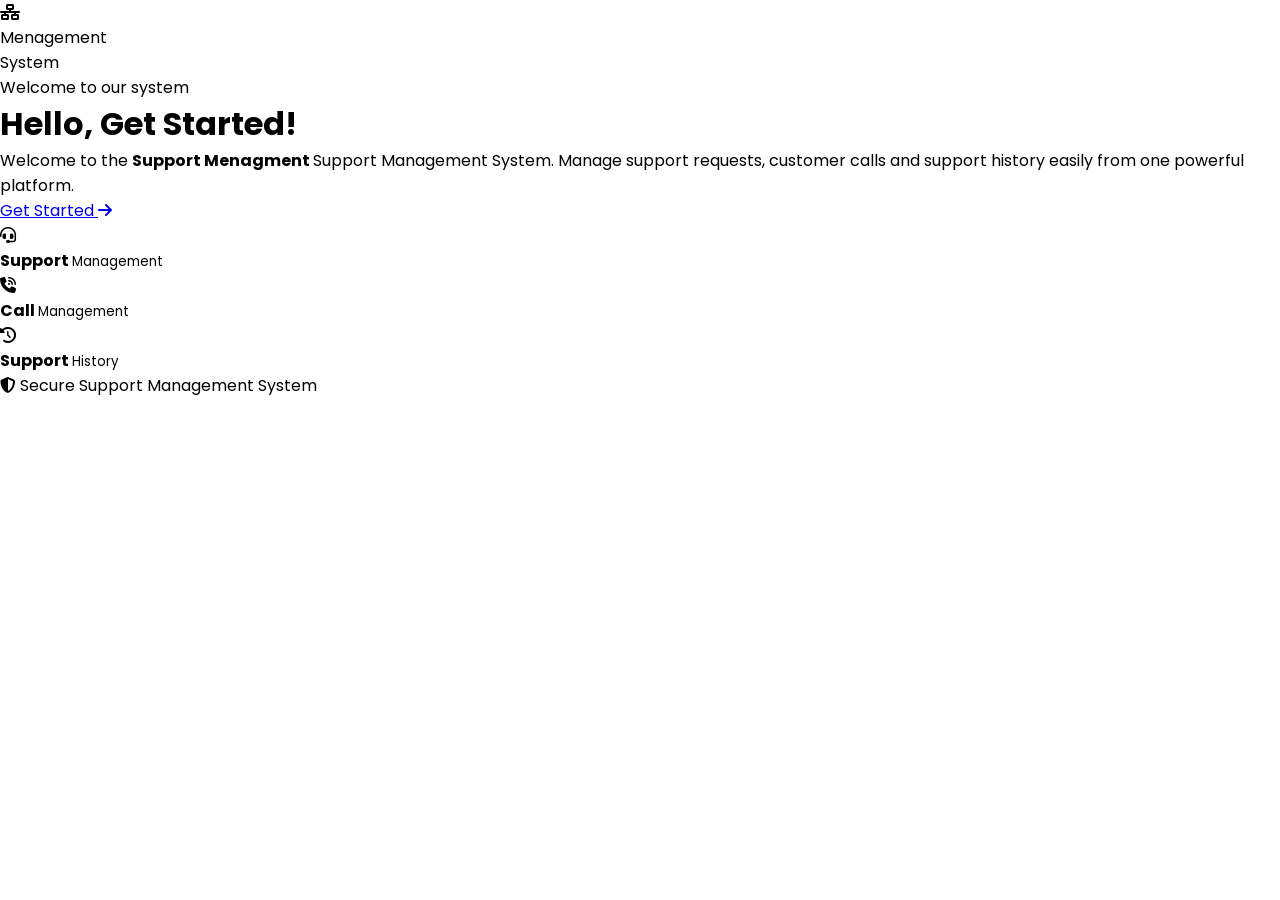
==== index.html @ 2f8a4a01 "Update index.html" ====
<!DOCTYPE html>
<html lang="en">

<head>

    <meta charset="UTF-8">

    <meta
        name="viewport"
        content="width=device-width, initial-scale=1.0"
    >

    <title>Welcome | Support menagment System </title>


    <!-- Google Font -->

    <link
        rel="preconnect"
        href="https://fonts.googleapis.com"
    >

    <link
        rel="preconnect"
        href="https://fonts.gstatic.com"
        crossorigin
    >

    <link
        href="https://fonts.googleapis.com/css2?family=Poppins:wght@300;400;500;600;700;800&display=swap"
        rel="stylesheet"
    >


    <!-- Font Awesome -->

    <link
        rel="stylesheet"
        href="https://cdnjs.cloudflare.com/ajax/libs/font-awesome/6.7.2/css/all.min.css"
    >


    <!-- Index Page CSS -->

    <link
        rel="stylesheet"
        href="css/login.css"
    >

</head>


<body>


    <!-- =========================================
         BACKGROUND EFFECT
    ========================================== -->

    <div class="bg-circle circle-one"></div>

    <div class="bg-circle circle-two"></div>

    <div class="bg-circle circle-three"></div>


    <!-- =========================================
         MAIN WELCOME CARD
    ========================================== -->

    <main class="welcome-page">


        <div class="welcome-card">


            <!-- =====================================
                 LOGO
            ====================================== -->

            <div class="welcome-logo">

                <i class="fa-solid fa-network-wired"></i>

            </div>


            <!-- =====================================
                 BRAND
            ====================================== -->

            <div class="brand-title">

                Menagement

            </div>


            <div class="brand-subtitle">

                System

            </div>


            <!-- =====================================
                 WELCOME BADGE
            ====================================== -->

            <div class="welcome-badge">

                <span class="badge-dot"></span>

                Welcome to our system

            </div>


            <!-- =====================================
                 MAIN TITLE
            ====================================== -->

            <h1>

                Hello,

                <span>

                    Get Started!

                </span>

            </h1>


            <!-- =====================================
                 DESCRIPTION
            ====================================== -->

            <p class="welcome-description">

                Welcome to the

                <strong>
                    Support Menagment
                </strong>

                Support Management System.

                Manage support requests, customer
                calls and support history easily
                from one powerful platform.

            </p>


            <!-- =====================================
                 GET STARTED BUTTON
            ====================================== -->

            <a
                href="login.html"
                class="start-button"
            >

                <span>

                    Get Started

                </span>


                <i class="fa-solid fa-arrow-right"></i>

            </a>


            <!-- =====================================
                 FEATURES
            ====================================== -->

            <div class="feature-grid">


                <div class="feature-card">

                    <div class="feature-icon">

                        <i class="fa-solid fa-headset"></i>

                    </div>

                    <div>

                        <strong>
                            Support
                        </strong>

                        <small>
                            Management
                        </small>

                    </div>

                </div>


                <div class="feature-card">

                    <div class="feature-icon">

                        <i class="fa-solid fa-phone-volume"></i>

                    </div>

                    <div>

                        <strong>
                            Call
                        </strong>

                        <small>
                            Management
                        </small>

                    </div>

                </div>


                <div class="feature-card">

                    <div class="feature-icon">

                        <i class="fa-solid fa-clock-rotate-left"></i>

                    </div>

                    <div>

                        <strong>
                            Support
                        </strong>

                        <small>
                            History
                        </small>

                    </div>

                </div>


            </div>


            <!-- =====================================
                 FOOTER
            ====================================== -->

            <div class="welcome-footer">

                <span>
                    <i class="fa-solid fa-shield-halved"></i>
                </span>

                Secure Support Management System

            </div>


        </div>


    </main>


</body>

</html>
---- css/login.css ----
* {
    margin: 0;
    padding: 0;
    box-sizing: border-box;
}


html {
    scroll-behavior: smooth;
}


body {
    min-height: 100vh;
    font-family: 'Poppins', sans-serif;
    overflow-x: hidden;
}



.login-page {
    position: relative;
    min-height: 100vh;

    display: flex;
    align-items: center;
    justify-content: center;

    padding: 30px;

    background:
        linear-gradient(
            135deg,
            #061a16 0%,
            #083d31 45%,
            #006a4e 100%
        );

    overflow: hidden;
}



.background-decoration {
    position: absolute;

    border-radius: 50%;

    pointer-events: none;

    filter: blur(2px);
}


.decoration-one {
    width: 500px;
    height: 500px;

    top: -220px;
    right: -150px;

    background:
        radial-gradient(
            circle,
            rgba(0, 190, 140, .28),
            transparent 70%
        );
}


.decoration-two {
    width: 450px;
    height: 450px;

    bottom: -220px;
    left: -160px;

    background:
        radial-gradient(
            circle,
            rgba(229, 57, 53, .18),
            transparent 70%
        );
}


.login-container {
    position: relative;

    z-index: 5;

    width: 100%;
    max-width: 1050px;

    min-height: 620px;

    display: grid;

    grid-template-columns:
        1fr
        1fr;

    background:
        rgba(255, 255, 255, .98);

    border-radius: 28px;

    overflow: hidden;

    box-shadow:
        0 30px 80px
        rgba(0, 0, 0, .35);

    animation:
        loginContainerIn
        .6s
        ease
        forwards;
}


@keyframes loginContainerIn {

    from {

        opacity: 0;

        transform:
            translateY(30px)
            scale(.97);

    }

    to {

        opacity: 1;

        transform:
            translateY(0)
            scale(1);

    }

}


.login-brand {
    position: relative;

    display: flex;

    flex-direction: column;

    justify-content: center;

    align-items: flex-start;

    padding: 65px;

    color: white;

    background:
        linear-gradient(
            145deg,
            #003d2d,
            #006a4e 55%,
            #008f6b
        );

    overflow: hidden;
}


.login-brand::before {
    content: "";

    position: absolute;

    width: 280px;
    height: 280px;

    right: -120px;
    top: -100px;

    border:
        1px solid
        rgba(255, 255, 255, .15);

    border-radius: 50%;
}


.login-brand::after {
    content: "";

    position: absolute;

    width: 350px;
    height: 350px;

    left: -220px;
    bottom: -200px;

    border:
        1px solid
        rgba(255, 255, 255, .12);

    border-radius: 50%;
}


.brand-icon {
    position: relative;

    z-index: 2;

    width: 78px;
    height: 78px;

    display: flex;

    align-items: center;
    justify-content: center;

    margin-bottom: 28px;

    border-radius: 22px;

    color: #006a4e;

    background:
        linear-gradient(
            135deg,
            #ffffff,
            #e7f8f2
        );

    font-size: 34px;

    box-shadow:
        0 15px 30px
        rgba(0, 0, 0, .20);
}



.login-brand h1 {
    position: relative;

    z-index: 2;

    font-size: 38px;

    line-height: 1.1;

    font-weight: 800;

    letter-spacing: 2px;
}


.login-brand h2 {
    position: relative;

    z-index: 2;

    margin-top: 5px;

    font-size: 23px;

    font-weight: 500;

    letter-spacing: 5px;

    color:
        rgba(255, 255, 255, .82);
}


.login-brand p {
    position: relative;

    z-index: 2;

    max-width: 400px;

    margin-top: 22px;

    color:
        rgba(255, 255, 255, .72);

    font-size: 13px;

    line-height: 1.8;
}



.brand-line {
    position: relative;

    z-index: 2;

    width: 70px;
    height: 4px;

    margin-top: 25px;

    border-radius: 20px;

    background:
        linear-gradient(
            90deg,
            #ffffff,
            rgba(255, 255, 255, .2)
        );
}


.brand-info {
    position: relative;

    z-index: 2;

    display: flex;

    flex-direction: column;

    gap: 13px;

    margin-top: 30px;
}


.brand-info-item {
    display: flex;

    align-items: center;

    gap: 12px;

    color:
        rgba(255, 255, 255, .78);

    font-size: 12px;

    font-weight: 500;
}


.brand-info-item i {
    width: 30px;
    height: 30px;

    display: flex;

    align-items: center;
    justify-content: center;

    border-radius: 9px;

    color: white;

    background:
        rgba(255, 255, 255, .12);
}



.login-form-area {
    display: flex;

    flex-direction: column;

    justify-content: center;

    padding: 55px 65px;

    background: white;
}


.login-header {
    margin-bottom: 35px;
}


.login-header h2 {
    color: #12352d;

    font-size: 29px;

    font-weight: 700;
}


.login-header p {
    margin-top: 7px;

    color: #8a9692;

    font-size: 13px;
}


.mobile-brand-icon {
    display: none;
}



.form-group {
    margin-bottom: 22px;
}


.form-group label {
    display: flex;

    align-items: center;

    gap: 7px;

    margin-bottom: 9px;

    color: #35443f;

    font-size: 12px;

    font-weight: 600;
}


.form-group label i {
    color: #008f6b;

    font-size: 12px;
}



.input-wrapper {
    position: relative;

    width: 100%;
}


.input-icon {
    position: absolute;

    left: 16px;
    top: 50%;

    transform:
        translateY(-50%);

    color: #8da19a;

    font-size: 14px;

    pointer-events: none;

    transition: .25s;
}


.input-wrapper input {
    width: 100%;

    height: 52px;

    padding:
        0 48px;

    border:
        2px solid
        #e7efec;

    border-radius: 13px;

    outline: none;

    background:
        #f9fcfb;

    color: #263b35;

    font-family: 'Poppins', sans-serif;

    font-size: 13px;

    transition:
        border-color .25s,
        box-shadow .25s,
        background .25s;
}


.input-wrapper input::placeholder {
    color: #a8b5b0;
}


.input-wrapper input:focus {
    border-color: #00a878;

    background: white;

    box-shadow:
        0 0 0 4px
        rgba(0, 168, 120, .10);
}


.input-wrapper:focus-within
.input-icon {
    color: #008f6b;
}


.password-toggle {
    position: absolute;

    right: 8px;
    top: 50%;

    transform:
        translateY(-50%);

    width: 38px;
    height: 38px;

    display: flex;

    align-items: center;
    justify-content: center;

    border: none;

    border-radius: 9px;

    background: transparent;

    color: #8a9b95;

    cursor: pointer;

    transition: .25s;
}


.password-toggle:hover {
    background: #e7f8f2;

    color: #006a4e;
}



.login-options {
    display: flex;

    align-items: center;

    justify-content: space-between;

    margin:
        5px 0 22px;
}


.remember-me {
    display: flex;

    align-items: center;

    gap: 9px;

    color: #697872;

    font-size: 12px;

    cursor: pointer;

    user-select: none;
}


.remember-me input {
    position: absolute;

    opacity: 0;

    pointer-events: none;
}


.custom-checkbox {
    width: 18px;
    height: 18px;

    display: flex;

    align-items: center;
    justify-content: center;

    border:
        2px solid
        #d7e4df;

    border-radius: 5px;

    color: white;

    font-size: 9px;

    transition: .2s;
}


.remember-me input:checked
+ .custom-checkbox {
    border-color: #006a4e;

    background: #006a4e;
}


.remember-me
.custom-checkbox i {
    opacity: 0;
}


.remember-me input:checked
+ .custom-checkbox i {
    opacity: 1;
}




.message-box {
    display: none;

    align-items: center;

    gap: 10px;

    padding: 12px 14px;

    margin-bottom: 18px;

    border-radius: 11px;

    font-size: 12px;

    font-weight: 500;

    line-height: 1.5;
}


.message-box.show {
    display: flex;

    animation:
        messageIn
        .25s
        ease;
}


@keyframes messageIn {

    from {

        opacity: 0;

        transform:
            translateY(-5px);

    }

    to {

        opacity: 1;

        transform:
            translateY(0);

    }

}


.message-box.error {
    color: #b42318;

    background: #fff1f0;

    border:
        1px solid
        #ffd6d2;
}


.message-box.success {
    color: #087443;

    background: #ecfdf3;

    border:
        1px solid
        #c6f6d5;
}


.message-box i {
    flex-shrink: 0;
}




.login-button {
    position: relative;

    width: 100%;

    height: 53px;

    border: none;

    border-radius: 13px;

    color: white;

    background:
        linear-gradient(
            135deg,
            #006a4e,
            #00a878
        );

    font-family: 'Poppins', sans-serif;

    font-size: 13px;

    font-weight: 700;

    cursor: pointer;

    overflow: hidden;

    box-shadow:
        0 10px 25px
        rgba(0, 106, 78, .22);

    transition:
        transform .25s,
        box-shadow .25s,
        opacity .25s;
}


.login-button::before {
    content: "";

    position: absolute;

    top: 0;
    left: -100%;

    width: 100%;
    height: 100%;

    background:
        linear-gradient(
            90deg,
            transparent,
            rgba(255, 255, 255, .18),
            transparent
        );

    transition:
        left .6s;
}


.login-button:hover::before {
    left: 100%;
}


.login-button:hover {
    transform:
        translateY(-2px);

    box-shadow:
        0 15px 30px
        rgba(0, 106, 78, .30);
}


.login-button:active {
    transform:
        translateY(0);
}


.login-button:disabled {
    opacity: .65;

    cursor: not-allowed;

    transform: none;
}




.login-loading {
    display: none;
}


.login-button.loading
#loginButtonText {
    display: none;
}


.login-button.loading
#loginLoading {
    display: inline-flex;

    align-items: center;

    justify-content: center;

    gap: 9px;
}



.login-footer {
    display: flex;

    flex-direction: column;

    align-items: center;

    gap: 7px;

    margin-top: 28px;

    padding-top: 20px;

    border-top:
        1px solid
        #edf2f0;

    text-align: center;
}


.login-footer p {
    display: flex;

    align-items: center;

    gap: 7px;

    color: #71807b;

    font-size: 10px;

    font-weight: 500;
}


.login-footer p i {
    color: #008f6b;
}


.login-footer span {
    color: #a3aeaa;

    font-size: 9px;
}


.custom-popup {
    position: fixed;

    inset: 0;

    z-index: 99999;

    display: none;

    align-items: center;

    justify-content: center;

    padding: 20px;
}


.custom-popup.show {
    display: flex;
}


.popup-overlay {
    position: absolute;

    inset: 0;

    background:
        rgba(0, 30, 23, .70);

    backdrop-filter:
        blur(7px);
}


.popup-box {
    position: relative;

    z-index: 2;

    width: 100%;

    max-width: 390px;

    padding: 30px;

    border-radius: 22px;

    background: white;

    text-align: center;

    box-shadow:
        0 25px 70px
        rgba(0, 0, 0, .30);

    animation:
        popupIn
        .25s
        ease;
}


@keyframes popupIn {

    from {

        opacity: 0;

        transform:
            scale(.9)
            translateY(20px);

    }

    to {

        opacity: 1;

        transform:
            scale(1)
            translateY(0);

    }

}


.popup-icon {
    width: 65px;
    height: 65px;

    display: flex;

    align-items: center;
    justify-content: center;

    margin:
        0 auto 18px;

    border-radius: 50%;

    color: #006a4e;

    background: #e7f8f2;

    font-size: 27px;
}


.popup-box h3 {
    margin-bottom: 8px;

    color: #18352d;

    font-size: 19px;
}


.popup-box p {
    color: #71807b;

    font-size: 12px;

    line-height: 1.7;
}


.popup-button {
    min-width: 100px;

    height: 42px;

    margin-top: 22px;

    padding:
        0 22px;

    border: none;

    border-radius: 10px;

    color: white;

    background:
        linear-gradient(
            135deg,
            #006a4e,
            #00a878
        );

    font-family: 'Poppins', sans-serif;

    font-size: 12px;

    font-weight: 700;

    cursor: pointer;

    transition: .25s;
}


.popup-button:hover {
    transform:
        translateY(-2px);

    box-shadow:
        0 8px 20px
        rgba(0, 106, 78, .25);
}



@media (max-width: 900px) {

    .login-page {
        padding: 20px;
    }


    .login-container {
        max-width: 750px;

        grid-template-columns:
            0.85fr
            1fr;
    }


    .login-brand {
        padding: 45px;
    }


    .login-brand h1 {
        font-size: 31px;
    }


    .login-brand h2 {
        font-size: 19px;
    }


    .login-form-area {
        padding:
            45px;
    }

}


@media (max-width: 680px) {

    .login-page {
        min-height: 100vh;

        padding: 15px;
    }


    .login-container {
        display: block;

        min-height: auto;

        border-radius: 22px;
    }


    .login-brand {
        display: none;
    }


    .login-form-area {
        padding:
            38px 25px 25px;
    }


    .mobile-brand-icon {
        width: 62px;
        height: 62px;

        display: flex;

        align-items: center;
        justify-content: center;

        margin-bottom: 20px;

        border-radius: 18px;

        color: white;

        background:
            linear-gradient(
                135deg,
                #006a4e,
                #00a878
            );

        font-size: 27px;

        box-shadow:
            0 10px 25px
            rgba(0, 106, 78, .22);
    }


    .login-header {
        margin-bottom: 28px;
    }


    .login-header h2 {
        font-size: 24px;
    }


    .login-header p {
        font-size: 12px;
    }


    .form-group {
        margin-bottom: 18px;
    }


    .login-footer {
        margin-top: 25px;
    }

}



@media (max-width: 380px) {

    .login-page {
        padding: 10px;
    }


    .login-form-area {
        padding:
            30px 20px 22px;
    }


    .login-header h2 {
        font-size: 22px;
    }


    .input-wrapper input {
        height: 49px;
    }


    .login-button {
        height: 50px;
    }

}


@media (prefers-reduced-motion: reduce) {

    *,
    *::before,
    *::after {

        animation-duration:
            0.01ms !important;

        animation-iteration-count:
            1 !important;

        transition-duration:
            0.01ms !important;

    }

}
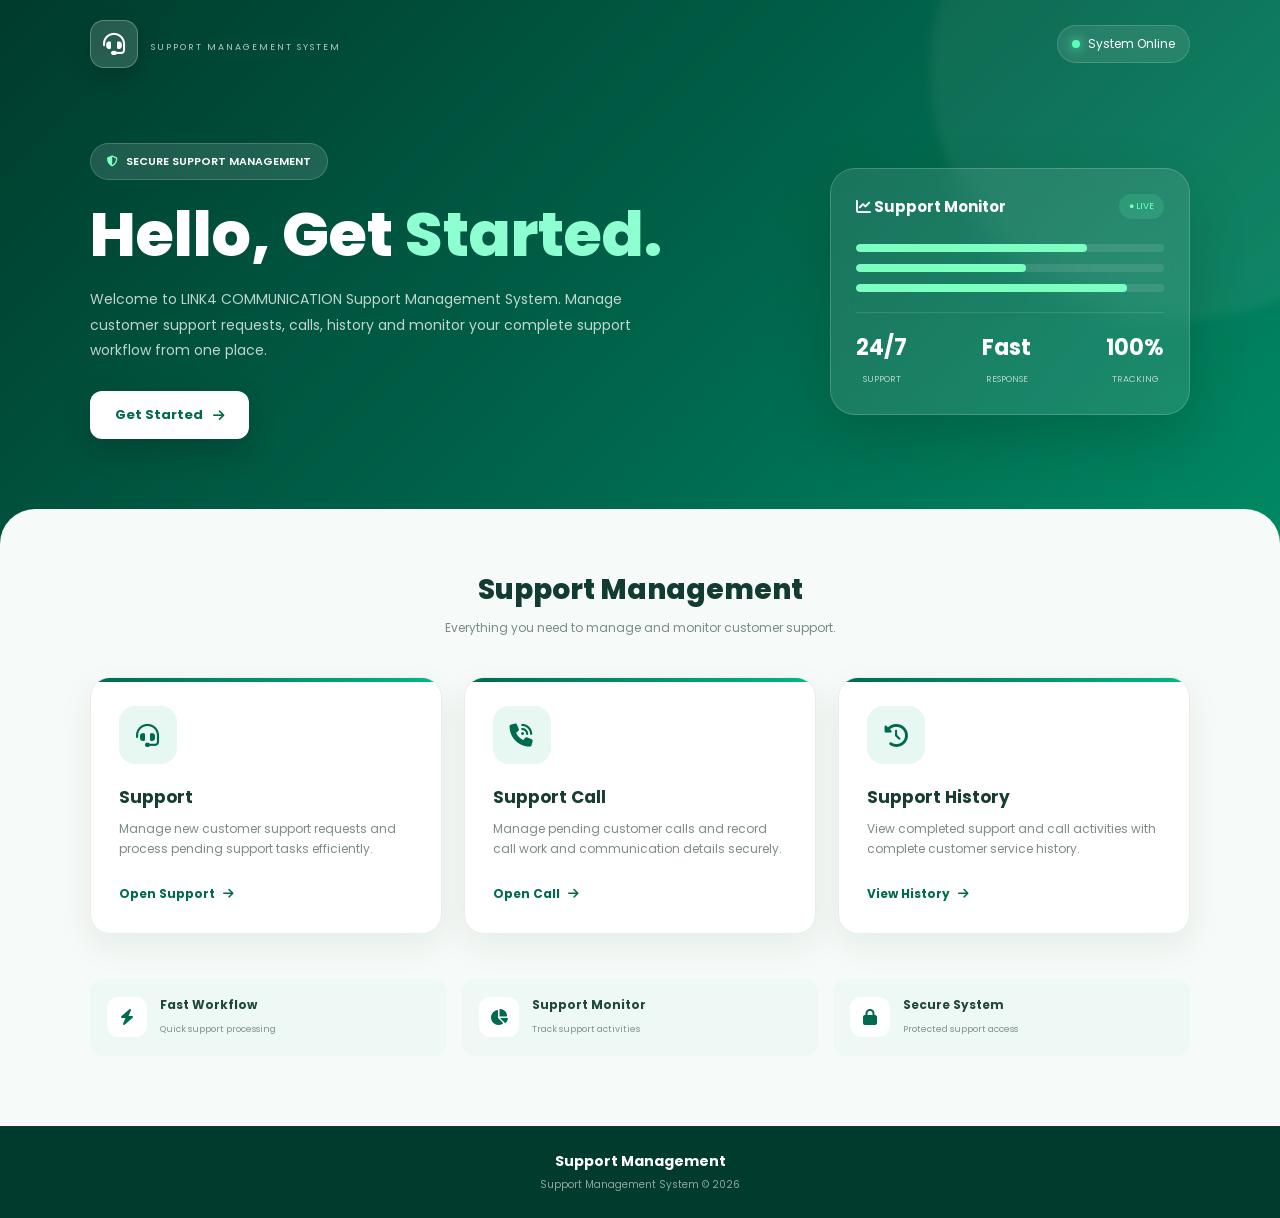
==== commit 01454ab1: "Update index.html" ====
--- a/index.html
+++ b/index.html
@@ -3,49 +3,979 @@
 
 <head>
 
-    <meta charset="UTF-8">
-
-    <meta
-        name="viewport"
-        content="width=device-width, initial-scale=1.0"
-    >
-
-    <title>Welcome | Support menagment System </title>
-
-
-    <!-- Google Font -->
-
-    <link
-        rel="preconnect"
-        href="https://fonts.googleapis.com"
-    >
-
-    <link
-        rel="preconnect"
-        href="https://fonts.gstatic.com"
-        crossorigin
-    >
-
-    <link
-        href="https://fonts.googleapis.com/css2?family=Poppins:wght@300;400;500;600;700;800&display=swap"
-        rel="stylesheet"
-    >
-
-
-    <!-- Font Awesome -->
-
-    <link
-        rel="stylesheet"
-        href="https://cdnjs.cloudflare.com/ajax/libs/font-awesome/6.7.2/css/all.min.css"
-    >
-
-
-    <!-- Index Page CSS -->
-
-    <link
-        rel="stylesheet"
-        href="css/login.css"
-    >
+<meta charset="UTF-8">
+
+<meta name="viewport" content="width=device-width, initial-scale=1.0">
+
+<title>Support Management</title>
+
+<link rel="preconnect" href="https://fonts.googleapis.com">
+
+<link rel="preconnect" href="https://fonts.gstatic.com" crossorigin>
+
+<link
+href="https://fonts.googleapis.com/css2?family=Poppins:wght@300;400;500;600;700;800&display=swap"
+rel="stylesheet"
+>
+
+<link
+rel="stylesheet"
+href="https://cdnjs.cloudflare.com/ajax/libs/font-awesome/6.7.2/css/all.min.css"
+>
+
+<style>
+
+/* =====================================================
+   RESET
+===================================================== */
+
+*{
+    margin:0;
+    padding:0;
+    box-sizing:border-box;
+    font-family:'Poppins',sans-serif;
+}
+
+
+/* =====================================================
+   BODY
+===================================================== */
+
+body{
+
+    min-height:100vh;
+
+    background:
+    linear-gradient(
+        135deg,
+        #003b2d 0%,
+        #006a4e 45%,
+        #00a878 100%
+    );
+
+    color:#222;
+
+    overflow-x:hidden;
+
+}
+
+
+/* =====================================================
+   BACKGROUND EFFECT
+===================================================== */
+
+body::before{
+
+    content:"";
+
+    position:fixed;
+
+    width:500px;
+
+    height:500px;
+
+    border-radius:50%;
+
+    background:
+    rgba(255,255,255,.06);
+
+    top:-180px;
+
+    right:-150px;
+
+    filter:blur(5px);
+
+    pointer-events:none;
+
+}
+
+
+body::after{
+
+    content:"";
+
+    position:fixed;
+
+    width:400px;
+
+    height:400px;
+
+    border-radius:50%;
+
+    background:
+    rgba(255,255,255,.04);
+
+    bottom:-180px;
+
+    left:-120px;
+
+    pointer-events:none;
+
+}
+
+
+/* =====================================================
+   HEADER
+===================================================== */
+
+.header{
+
+    width:100%;
+
+    padding:20px 7%;
+
+    display:flex;
+
+    justify-content:space-between;
+
+    align-items:center;
+
+    position:relative;
+
+    z-index:5;
+
+}
+
+
+.logo{
+
+    display:flex;
+
+    align-items:center;
+
+    gap:13px;
+
+    color:white;
+
+}
+
+
+.logo-icon{
+
+    width:48px;
+
+    height:48px;
+
+    border-radius:14px;
+
+    background:
+    rgba(255,255,255,.15);
+
+    border:
+    1px solid
+    rgba(255,255,255,.25);
+
+    display:flex;
+
+    align-items:center;
+
+    justify-content:center;
+
+    font-size:22px;
+
+    box-shadow:
+    0 10px 25px
+    rgba(0,0,0,.15);
+
+}
+
+
+.logo-text h2{
+
+    font-size:17px;
+
+    font-weight:800;
+
+    letter-spacing:.5px;
+
+}
+
+
+.logo-text span{
+
+    font-size:9px;
+
+    letter-spacing:2px;
+
+    opacity:.7;
+
+}
+
+
+.header-status{
+
+    display:flex;
+
+    align-items:center;
+
+    gap:8px;
+
+    color:white;
+
+    font-size:12px;
+
+    background:
+    rgba(255,255,255,.10);
+
+    padding:9px 14px;
+
+    border-radius:30px;
+
+    border:
+    1px solid
+    rgba(255,255,255,.15);
+
+}
+
+
+.status-dot{
+
+    width:8px;
+
+    height:8px;
+
+    border-radius:50%;
+
+    background:#5cffb2;
+
+    box-shadow:
+    0 0 12px
+    #5cffb2;
+
+}
+
+
+/* =====================================================
+   HERO
+===================================================== */
+
+.hero{
+
+    min-height:420px;
+
+    padding:55px 7% 70px;
+
+    display:flex;
+
+    align-items:center;
+
+    justify-content:space-between;
+
+    gap:50px;
+
+    position:relative;
+
+    z-index:2;
+
+}
+
+
+.hero-content{
+
+    max-width:650px;
+
+}
+
+
+.badge{
+
+    display:inline-flex;
+
+    align-items:center;
+
+    gap:8px;
+
+    background:
+    rgba(255,255,255,.12);
+
+    border:
+    1px solid
+    rgba(255,255,255,.18);
+
+    color:white;
+
+    padding:9px 16px;
+
+    border-radius:30px;
+
+    font-size:11px;
+
+    font-weight:600;
+
+    margin-bottom:20px;
+
+}
+
+
+.badge i{
+
+    color:#7dffc1;
+
+}
+
+
+.hero h1{
+
+    color:white;
+
+    font-size:clamp(35px,5vw,62px);
+
+    line-height:1.12;
+
+    font-weight:800;
+
+    margin-bottom:18px;
+
+}
+
+
+.hero h1 span{
+
+    color:#8dffd0;
+
+}
+
+
+.hero p{
+
+    color:
+    rgba(255,255,255,.75);
+
+    max-width:580px;
+
+    font-size:14px;
+
+    line-height:1.8;
+
+    margin-bottom:28px;
+
+}
+
+
+.start-btn{
+
+    display:inline-flex;
+
+    align-items:center;
+
+    gap:10px;
+
+    padding:14px 25px;
+
+    background:white;
+
+    color:#006a4e;
+
+    text-decoration:none;
+
+    border-radius:12px;
+
+    font-size:13px;
+
+    font-weight:700;
+
+    transition:.3s;
+
+    box-shadow:
+    0 12px 30px
+    rgba(0,0,0,.18);
+
+}
+
+
+.start-btn:hover{
+
+    transform:translateY(-3px);
+
+    box-shadow:
+    0 18px 35px
+    rgba(0,0,0,.25);
+
+}
+
+
+/* =====================================================
+   HERO CARD
+===================================================== */
+
+.hero-card{
+
+    width:360px;
+
+    background:
+    rgba(255,255,255,.10);
+
+    border:
+    1px solid
+    rgba(255,255,255,.18);
+
+    backdrop-filter:blur(15px);
+
+    border-radius:25px;
+
+    padding:25px;
+
+    color:white;
+
+    box-shadow:
+    0 25px 60px
+    rgba(0,0,0,.15);
+
+}
+
+
+.hero-card-top{
+
+    display:flex;
+
+    justify-content:space-between;
+
+    align-items:center;
+
+    margin-bottom:25px;
+
+}
+
+
+.hero-card-top h3{
+
+    font-size:15px;
+
+}
+
+
+.live-badge{
+
+    font-size:9px;
+
+    background:
+    rgba(92,255,178,.15);
+
+    color:#7dffc1;
+
+    padding:6px 10px;
+
+    border-radius:20px;
+
+}
+
+
+.monitor-line{
+
+    height:8px;
+
+    background:
+    rgba(255,255,255,.10);
+
+    border-radius:10px;
+
+    margin-bottom:12px;
+
+    overflow:hidden;
+
+}
+
+
+.monitor-line span{
+
+    display:block;
+
+    height:100%;
+
+    width:75%;
+
+    background:#7dffc1;
+
+    border-radius:10px;
+
+}
+
+
+.monitor-line:nth-child(3) span{
+
+    width:55%;
+
+}
+
+
+.monitor-line:nth-child(4) span{
+
+    width:88%;
+
+}
+
+
+.monitor-info{
+
+    display:flex;
+
+    justify-content:space-between;
+
+    margin-top:20px;
+
+    padding-top:18px;
+
+    border-top:
+    1px solid
+    rgba(255,255,255,.12);
+
+}
+
+
+.monitor-info div{
+
+    text-align:center;
+
+}
+
+
+.monitor-info strong{
+
+    display:block;
+
+    font-size:22px;
+
+}
+
+
+.monitor-info small{
+
+    font-size:9px;
+
+    opacity:.65;
+
+}
+
+
+/* =====================================================
+   SERVICES SECTION
+===================================================== */
+
+.services{
+
+    background:#f6faf8;
+
+    padding:60px 7% 70px;
+
+    position:relative;
+
+    z-index:3;
+
+    border-radius:
+    35px 35px 0 0;
+
+}
+
+
+.section-title{
+
+    text-align:center;
+
+    margin-bottom:40px;
+
+}
+
+
+.section-title h2{
+
+    color:#123c31;
+
+    font-size:28px;
+
+    font-weight:800;
+
+    margin-bottom:8px;
+
+}
+
+
+.section-title p{
+
+    color:#7b8b85;
+
+    font-size:12px;
+
+}
+
+
+/* =====================================================
+   SERVICE GRID
+===================================================== */
+
+.service-grid{
+
+    max-width:1200px;
+
+    margin:auto;
+
+    display:grid;
+
+    grid-template-columns:
+    repeat(3,1fr);
+
+    gap:22px;
+
+}
+
+
+.service-card{
+
+    background:white;
+
+    border-radius:20px;
+
+    padding:28px;
+
+    border:
+    1px solid
+    #e7efeb;
+
+    box-shadow:
+    0 12px 35px
+    rgba(0,50,35,.07);
+
+    transition:.3s;
+
+    position:relative;
+
+    overflow:hidden;
+
+}
+
+
+.service-card::before{
+
+    content:"";
+
+    position:absolute;
+
+    top:0;
+
+    left:0;
+
+    width:100%;
+
+    height:4px;
+
+    background:
+    linear-gradient(
+        90deg,
+        #006a4e,
+        #00b981
+    );
+
+}
+
+
+.service-card:hover{
+
+    transform:translateY(-7px);
+
+    box-shadow:
+    0 20px 45px
+    rgba(0,50,35,.12);
+
+}
+
+
+.service-icon{
+
+    width:58px;
+
+    height:58px;
+
+    border-radius:16px;
+
+    background:#e7f8f2;
+
+    color:#006a4e;
+
+    display:flex;
+
+    align-items:center;
+
+    justify-content:center;
+
+    font-size:23px;
+
+    margin-bottom:20px;
+
+}
+
+
+.service-card h3{
+
+    color:#173c32;
+
+    font-size:17px;
+
+    margin-bottom:9px;
+
+}
+
+
+.service-card p{
+
+    color:#7c8b86;
+
+    font-size:12px;
+
+    line-height:1.7;
+
+    margin-bottom:20px;
+
+}
+
+
+.service-link{
+
+    display:inline-flex;
+
+    align-items:center;
+
+    gap:8px;
+
+    color:#006a4e;
+
+    font-size:12px;
+
+    font-weight:700;
+
+    text-decoration:none;
+
+}
+
+
+.service-link i{
+
+    transition:.2s;
+
+}
+
+
+.service-link:hover i{
+
+    transform:translateX(4px);
+
+}
+
+
+/* =====================================================
+   FEATURE STRIP
+===================================================== */
+
+.feature-strip{
+
+    max-width:1200px;
+
+    margin:45px auto 0;
+
+    display:grid;
+
+    grid-template-columns:
+    repeat(3,1fr);
+
+    gap:15px;
+
+}
+
+
+.feature{
+
+    display:flex;
+
+    align-items:center;
+
+    gap:13px;
+
+    background:#eef8f4;
+
+    padding:17px;
+
+    border-radius:14px;
+
+}
+
+
+.feature-icon{
+
+    width:40px;
+
+    height:40px;
+
+    border-radius:11px;
+
+    background:white;
+
+    color:#006a4e;
+
+    display:flex;
+
+    align-items:center;
+
+    justify-content:center;
+
+}
+
+
+.feature strong{
+
+    display:block;
+
+    color:#21473d;
+
+    font-size:12px;
+
+}
+
+
+.feature span{
+
+    color:#82918c;
+
+    font-size:9px;
+
+}
+
+
+/* =====================================================
+   FOOTER
+===================================================== */
+
+.footer{
+
+    background:#003b2d;
+
+    color:white;
+
+    text-align:center;
+
+    padding:25px 20px;
+
+    position:relative;
+
+    z-index:3;
+
+}
+
+
+.footer h3{
+
+    font-size:14px;
+
+    margin-bottom:5px;
+
+}
+
+
+.footer p{
+
+    font-size:10px;
+
+    opacity:.55;
+
+}
+
+
+/* =====================================================
+   RESPONSIVE
+===================================================== */
+
+@media(max-width:900px){
+
+    .hero{
+
+        flex-direction:column;
+
+        align-items:flex-start;
+
+    }
+
+
+    .hero-card{
+
+        width:100%;
+
+        max-width:500px;
+
+    }
+
+
+    .service-grid{
+
+        grid-template-columns:
+        repeat(2,1fr);
+
+    }
+
+}
+
+
+@media(max-width:600px){
+
+    .header{
+
+        padding:16px 5%;
+
+    }
+
+
+    .header-status{
+
+        display:none;
+
+    }
+
+
+    .hero{
+
+        padding:
+        40px 5% 60px;
+
+    }
+
+
+    .hero h1{
+
+        font-size:38px;
+
+    }
+
+
+    .services{
+
+        padding:
+        45px 5% 55px;
+
+        border-radius:
+        25px 25px 0 0;
+
+    }
+
+
+    .service-grid{
+
+        grid-template-columns:1fr;
+
+    }
+
+
+    .feature-strip{
+
+        grid-template-columns:1fr;
+
+    }
+
+
+    .section-title h2{
+
+        font-size:24px;
+
+    }
+
+}
+
+</style>
 
 </head>
 
@@ -53,226 +983,443 @@
 <body>
 
 
-    <!-- =========================================
-         BACKGROUND EFFECT
-    ========================================== -->
-
-    <div class="bg-circle circle-one"></div>
-
-    <div class="bg-circle circle-two"></div>
-
-    <div class="bg-circle circle-three"></div>
-
-
-    <!-- =========================================
-         MAIN WELCOME CARD
-    ========================================== -->
-
-    <main class="welcome-page">
-
-
-        <div class="welcome-card">
-
-
-            <!-- =====================================
-                 LOGO
-            ====================================== -->
-
-            <div class="welcome-logo">
-
-                <i class="fa-solid fa-network-wired"></i>
+<!-- =====================================================
+     HEADER
+===================================================== -->
+
+<header class="header">
+
+    <div class="logo">
+
+        <div class="logo-icon">
+
+            <i class="fa-solid fa-headset"></i>
+
+        </div>
+
+        <div class="logo-text">
+
+            <span>SUPPORT MANAGEMENT SYSTEM</span>
+
+        </div>
+
+    </div>
+
+
+    <div class="header-status">
+
+        <span class="status-dot"></span>
+
+        System Online
+
+    </div>
+
+</header>
+
+
+
+<!-- =====================================================
+     HERO
+===================================================== -->
+
+<section class="hero">
+
+
+    <div class="hero-content">
+
+
+        <div class="badge">
+
+            <i class="fa-solid fa-shield-halved"></i>
+
+            SECURE SUPPORT MANAGEMENT
+
+        </div>
+
+
+        <h1>
+
+            Hello, Get
+
+            <span>Started.</span>
+
+        </h1>
+
+
+        <p>
+
+            Welcome to LINK4 COMMUNICATION Support Management System.
+
+            Manage customer support requests, calls, history and
+
+            monitor your complete support workflow from one place.
+
+        </p>
+
+
+        <a
+        href="login.html"
+        class="start-btn"
+        >
+
+            Get Started
+
+            <i class="fa-solid fa-arrow-right"></i>
+
+        </a>
+
+
+    </div>
+
+
+
+    <div class="hero-card">
+
+
+        <div class="hero-card-top">
+
+            <h3>
+
+                <i class="fa-solid fa-chart-line"></i>
+
+                Support Monitor
+
+            </h3>
+
+            <span class="live-badge">
+
+                ● LIVE
+
+            </span>
+
+        </div>
+
+
+        <div class="monitor-line">
+
+            <span></span>
+
+        </div>
+
+
+        <div class="monitor-line">
+
+            <span></span>
+
+        </div>
+
+
+        <div class="monitor-line">
+
+            <span></span>
+
+        </div>
+
+
+        <div class="monitor-info">
+
+
+            <div>
+
+                <strong>24/7</strong>
+
+                <small>SUPPORT</small>
 
             </div>
 
 
-            <!-- =====================================
-                 BRAND
-            ====================================== -->
-
-            <div class="brand-title">
-
-                Menagement
+            <div>
+
+                <strong>Fast</strong>
+
+                <small>RESPONSE</small>
 
             </div>
 
 
-            <div class="brand-subtitle">
-
-                System
+            <div>
+
+                <strong>100%</strong>
+
+                <small>TRACKING</small>
 
             </div>
 
 
-            <!-- =====================================
-                 WELCOME BADGE
-            ====================================== -->
-
-            <div class="welcome-badge">
-
-                <span class="badge-dot"></span>
-
-                Welcome to our system
+        </div>
+
+
+    </div>
+
+
+</section>
+
+
+
+<!-- =====================================================
+     SERVICES
+===================================================== -->
+
+<section class="services">
+
+
+    <div class="section-title">
+
+        <h2>
+
+            Support Management
+
+        </h2>
+
+        <p>
+
+            Everything you need to manage and monitor customer support.
+
+        </p>
+
+    </div>
+
+
+
+    <div class="service-grid">
+
+
+        <!-- SUPPORT -->
+
+        <div class="service-card">
+
+
+            <div class="service-icon">
+
+                <i class="fa-solid fa-headset"></i>
 
             </div>
 
 
-            <!-- =====================================
-                 MAIN TITLE
-            ====================================== -->
-
-            <h1>
-
-                Hello,
-
-                <span>
-
-                    Get Started!
-
-                </span>
-
-            </h1>
-
-
-            <!-- =====================================
-                 DESCRIPTION
-            ====================================== -->
-
-            <p class="welcome-description">
-
-                Welcome to the
-
-                <strong>
-                    Support Menagment
-                </strong>
-
-                Support Management System.
-
-                Manage support requests, customer
-                calls and support history easily
-                from one powerful platform.
+            <h3>
+
+                Support
+
+            </h3>
+
+
+            <p>
+
+                Manage new customer support requests and process
+
+                pending support tasks efficiently.
 
             </p>
 
 
-            <!-- =====================================
-                 GET STARTED BUTTON
-            ====================================== -->
-
             <a
-                href="login.html"
-                class="start-button"
+            href="login.html"
+            class="service-link"
             >
 
-                <span>
-
-                    Get Started
-
-                </span>
-
+                Open Support
 
                 <i class="fa-solid fa-arrow-right"></i>
 
             </a>
 
 
-            <!-- =====================================
-                 FEATURES
-            ====================================== -->
-
-            <div class="feature-grid">
-
-
-                <div class="feature-card">
-
-                    <div class="feature-icon">
-
-                        <i class="fa-solid fa-headset"></i>
-
-                    </div>
-
-                    <div>
-
-                        <strong>
-                            Support
-                        </strong>
-
-                        <small>
-                            Management
-                        </small>
-
-                    </div>
-
-                </div>
-
-
-                <div class="feature-card">
-
-                    <div class="feature-icon">
-
-                        <i class="fa-solid fa-phone-volume"></i>
-
-                    </div>
-
-                    <div>
-
-                        <strong>
-                            Call
-                        </strong>
-
-                        <small>
-                            Management
-                        </small>
-
-                    </div>
-
-                </div>
-
-
-                <div class="feature-card">
-
-                    <div class="feature-icon">
-
-                        <i class="fa-solid fa-clock-rotate-left"></i>
-
-                    </div>
-
-                    <div>
-
-                        <strong>
-                            Support
-                        </strong>
-
-                        <small>
-                            History
-                        </small>
-
-                    </div>
-
-                </div>
-
+        </div>
+
+
+
+        <!-- CALL -->
+
+        <div class="service-card">
+
+
+            <div class="service-icon">
+
+                <i class="fa-solid fa-phone-volume"></i>
 
             </div>
 
 
-            <!-- =====================================
-                 FOOTER
-            ====================================== -->
-
-            <div class="welcome-footer">
-
-                <span>
-                    <i class="fa-solid fa-shield-halved"></i>
-                </span>
-
-                Secure Support Management System
+            <h3>
+
+                Support Call
+
+            </h3>
+
+
+            <p>
+
+                Manage pending customer calls and record call work
+
+                and communication details securely.
+
+            </p>
+
+
+            <a
+            href="login.html"
+            class="service-link"
+            >
+
+                Open Call
+
+                <i class="fa-solid fa-arrow-right"></i>
+
+            </a>
+
+
+        </div>
+
+
+
+        <!-- HISTORY -->
+
+        <div class="service-card">
+
+
+            <div class="service-icon">
+
+                <i class="fa-solid fa-clock-rotate-left"></i>
 
             </div>
 
 
+            <h3>
+
+                Support History
+
+            </h3>
+
+
+            <p>
+
+                View completed support and call activities with
+
+                complete customer service history.
+
+            </p>
+
+
+            <a
+            href="login.html"
+            class="service-link"
+            >
+
+                View History
+
+                <i class="fa-solid fa-arrow-right"></i>
+
+            </a>
+
+
         </div>
 
 
-    </main>
+    </div>
+
+
+
+    <!-- =================================================
+         FEATURE STRIP
+    ================================================= -->
+
+    <div class="feature-strip">
+
+
+        <div class="feature">
+
+
+            <div class="feature-icon">
+
+                <i class="fa-solid fa-bolt"></i>
+
+            </div>
+
+
+            <div>
+
+                <strong>Fast Workflow</strong>
+
+                <span>Quick support processing</span>
+
+            </div>
+
+
+        </div>
+
+
+
+        <div class="feature">
+
+
+            <div class="feature-icon">
+
+                <i class="fa-solid fa-chart-pie"></i>
+
+            </div>
+
+
+            <div>
+
+                <strong>Support Monitor</strong>
+
+                <span>Track support activities</span>
+
+            </div>
+
+
+        </div>
+
+
+
+        <div class="feature">
+
+
+            <div class="feature-icon">
+
+                <i class="fa-solid fa-lock"></i>
+
+            </div>
+
+
+            <div>
+
+                <strong>Secure System</strong>
+
+                <span>Protected support access</span>
+
+            </div>
+
+
+        </div>
+
+
+    </div>
+
+
+</section>
+
+
+
+<!-- =====================================================
+     FOOTER
+===================================================== -->
+
+<footer class="footer">
+
+    <h3>
+
+        Support Management
+
+    </h3>
+
+    <p>
+
+        Support Management System © 2026
+
+    </p>
+
+</footer>
 
 
 </body>
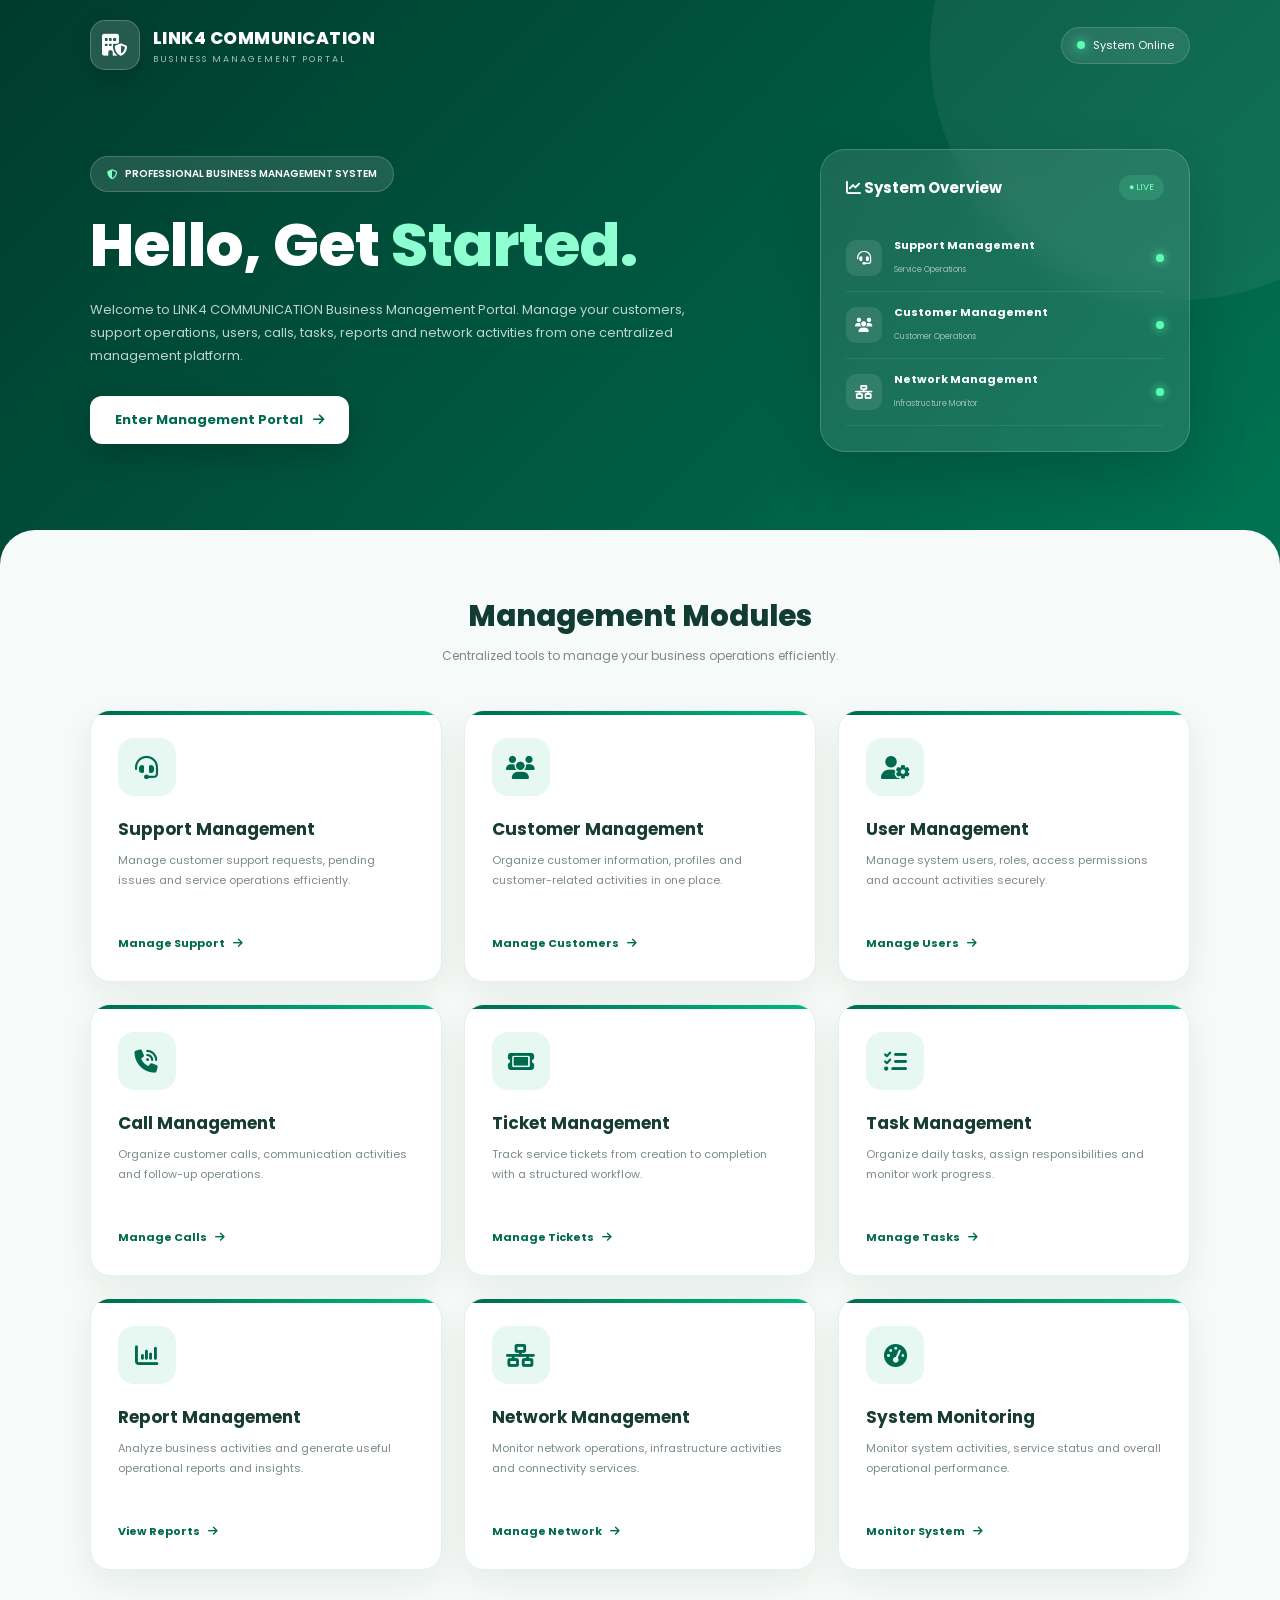
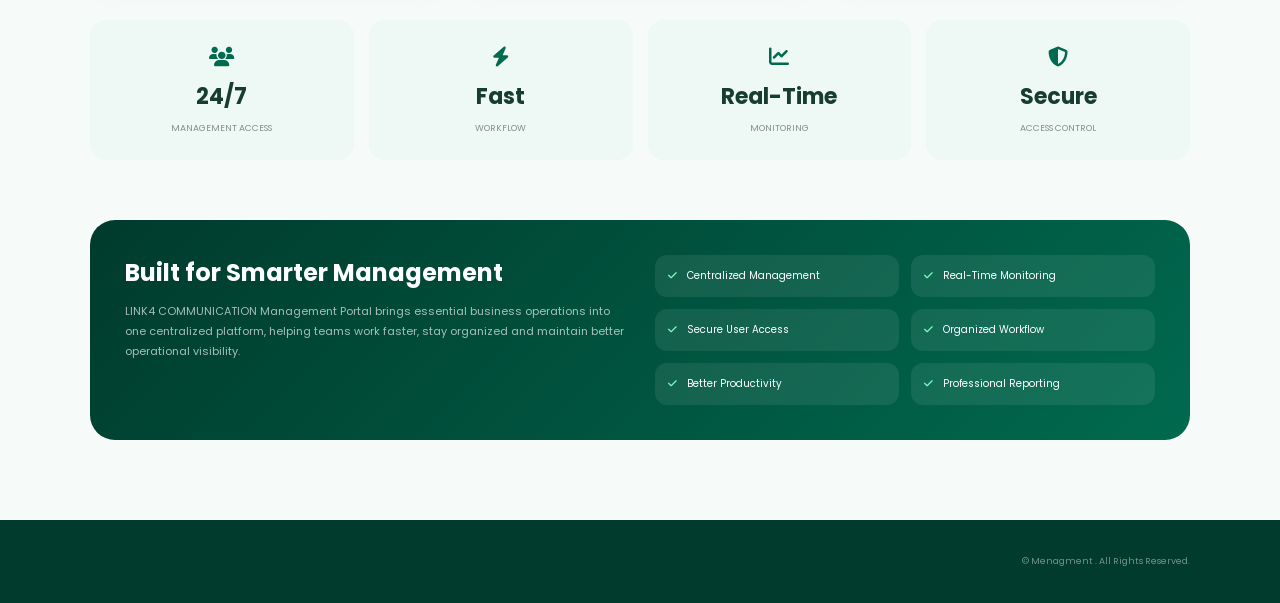
==== commit ac0c0bab: "Update index.html" ====
--- a/index.html
+++ b/index.html
@@ -7,7 +7,7 @@
 
 <meta name="viewport" content="width=device-width, initial-scale=1.0">
 
-<title>Support Management</title>
+<title> Management Portal</title>
 
 <link rel="preconnect" href="https://fonts.googleapis.com">
 
@@ -23,6 +23,7 @@
 href="https://cdnjs.cloudflare.com/ajax/libs/font-awesome/6.7.2/css/all.min.css"
 >
 
+
 <style>
 
 /* =====================================================
@@ -30,10 +31,15 @@
 ===================================================== */
 
 *{
+
     margin:0;
+
     padding:0;
+
     box-sizing:border-box;
+
     font-family:'Poppins',sans-serif;
+
 }
 
 
@@ -79,11 +85,9 @@
     background:
     rgba(255,255,255,.06);
 
-    top:-180px;
+    top:-200px;
 
     right:-150px;
-
-    filter:blur(5px);
 
     pointer-events:none;
 
@@ -105,9 +109,9 @@
     background:
     rgba(255,255,255,.04);
 
-    bottom:-180px;
-
-    left:-120px;
+    bottom:-200px;
+
+    left:-150px;
 
     pointer-events:none;
 
@@ -137,6 +141,8 @@
 }
 
 
+/* LOGO */
+
 .logo{
 
     display:flex;
@@ -152,18 +158,18 @@
 
 .logo-icon{
 
-    width:48px;
-
-    height:48px;
-
-    border-radius:14px;
+    width:50px;
+
+    height:50px;
+
+    border-radius:15px;
 
     background:
-    rgba(255,255,255,.15);
+    rgba(255,255,255,.14);
 
     border:
     1px solid
-    rgba(255,255,255,.25);
+    rgba(255,255,255,.22);
 
     display:flex;
 
@@ -193,14 +199,20 @@
 
 .logo-text span{
 
+    display:block;
+
     font-size:9px;
 
     letter-spacing:2px;
 
-    opacity:.7;
-
-}
-
+    opacity:.65;
+
+    margin-top:2px;
+
+}
+
+
+/* STATUS */
 
 .header-status{
 
@@ -212,12 +224,12 @@
 
     color:white;
 
-    font-size:12px;
+    font-size:11px;
 
     background:
     rgba(255,255,255,.10);
 
-    padding:9px 14px;
+    padding:9px 15px;
 
     border-radius:30px;
 
@@ -251,9 +263,10 @@
 
 .hero{
 
-    min-height:420px;
-
-    padding:55px 7% 70px;
+    min-height:440px;
+
+    padding:
+    55px 7% 75px;
 
     display:flex;
 
@@ -272,7 +285,7 @@
 
 .hero-content{
 
-    max-width:650px;
+    max-width:680px;
 
 }
 
@@ -298,7 +311,7 @@
 
     border-radius:30px;
 
-    font-size:11px;
+    font-size:10px;
 
     font-weight:600;
 
@@ -318,7 +331,8 @@
 
     color:white;
 
-    font-size:clamp(35px,5vw,62px);
+    font-size:
+    clamp(35px,5vw,60px);
 
     line-height:1.12;
 
@@ -341,9 +355,9 @@
     color:
     rgba(255,255,255,.75);
 
-    max-width:580px;
-
-    font-size:14px;
+    max-width:600px;
+
+    font-size:13px;
 
     line-height:1.8;
 
@@ -395,12 +409,12 @@
 
 
 /* =====================================================
-   HERO CARD
+   HERO DASHBOARD CARD
 ===================================================== */
 
 .hero-card{
 
-    width:360px;
+    width:370px;
 
     background:
     rgba(255,255,255,.10);
@@ -460,102 +474,97 @@
 }
 
 
-.monitor-line{
-
-    height:8px;
+.monitor-row{
+
+    display:flex;
+
+    align-items:center;
+
+    gap:12px;
+
+    padding:12px 0;
+
+    border-bottom:
+    1px solid
+    rgba(255,255,255,.08);
+
+}
+
+
+.monitor-icon{
+
+    width:36px;
+
+    height:36px;
+
+    border-radius:10px;
 
     background:
     rgba(255,255,255,.10);
 
-    border-radius:10px;
-
-    margin-bottom:12px;
-
-    overflow:hidden;
-
-}
-
-
-.monitor-line span{
+    display:flex;
+
+    align-items:center;
+
+    justify-content:center;
+
+    font-size:14px;
+
+}
+
+
+.monitor-row div:nth-child(2){
+
+    flex:1;
+
+}
+
+
+.monitor-row strong{
 
     display:block;
 
-    height:100%;
-
-    width:75%;
-
-    background:#7dffc1;
-
-    border-radius:10px;
-
-}
-
-
-.monitor-line:nth-child(3) span{
-
-    width:55%;
-
-}
-
-
-.monitor-line:nth-child(4) span{
-
-    width:88%;
-
-}
-
-
-.monitor-info{
-
-    display:flex;
-
-    justify-content:space-between;
-
-    margin-top:20px;
-
-    padding-top:18px;
-
-    border-top:
-    1px solid
-    rgba(255,255,255,.12);
-
-}
-
-
-.monitor-info div{
-
-    text-align:center;
-
-}
-
-
-.monitor-info strong{
-
-    display:block;
-
-    font-size:22px;
-
-}
-
-
-.monitor-info small{
-
-    font-size:9px;
-
-    opacity:.65;
+    font-size:11px;
+
+}
+
+
+.monitor-row small{
+
+    font-size:8px;
+
+    opacity:.55;
+
+}
+
+
+.monitor-status{
+
+    width:8px;
+
+    height:8px;
+
+    border-radius:50%;
+
+    background:#5cffb2;
+
+    box-shadow:
+    0 0 10px
+    #5cffb2;
 
 }
 
 
 /* =====================================================
-   SERVICES SECTION
+   MAIN SECTION
 ===================================================== */
 
-.services{
+.management-section{
 
     background:#f6faf8;
 
-    padding:60px 7% 70px;
+    padding:
+    65px 7% 80px;
 
     position:relative;
 
@@ -567,11 +576,15 @@
 }
 
 
+/* =====================================================
+   SECTION TITLE
+===================================================== */
+
 .section-title{
 
     text-align:center;
 
-    margin-bottom:40px;
+    margin-bottom:45px;
 
 }
 
@@ -580,11 +593,11 @@
 
     color:#123c31;
 
-    font-size:28px;
+    font-size:29px;
 
     font-weight:800;
 
-    margin-bottom:8px;
+    margin-bottom:9px;
 
 }
 
@@ -599,12 +612,12 @@
 
 
 /* =====================================================
-   SERVICE GRID
+   MANAGEMENT GRID
 ===================================================== */
 
-.service-grid{
-
-    max-width:1200px;
+.management-grid{
+
+    max-width:1250px;
 
     margin:auto;
 
@@ -618,17 +631,21 @@
 }
 
 
-.service-card{
+/* =====================================================
+   CARD
+===================================================== */
+
+.management-card{
 
     background:white;
 
     border-radius:20px;
 
-    padding:28px;
+    padding:27px;
 
     border:
     1px solid
-    #e7efeb;
+    #e5efeb;
 
     box-shadow:
     0 12px 35px
@@ -643,7 +660,7 @@
 }
 
 
-.service-card::before{
+.management-card::before{
 
     content:"";
 
@@ -667,18 +684,19 @@
 }
 
 
-.service-card:hover{
-
-    transform:translateY(-7px);
+.management-card:hover{
+
+    transform:
+    translateY(-7px);
 
     box-shadow:
     0 20px 45px
-    rgba(0,50,35,.12);
-
-}
-
-
-.service-icon{
+    rgba(0,50,35,.13);
+
+}
+
+
+.card-icon{
 
     width:58px;
 
@@ -703,7 +721,7 @@
 }
 
 
-.service-card h3{
+.management-card h3{
 
     color:#173c32;
 
@@ -714,20 +732,22 @@
 }
 
 
-.service-card p{
+.management-card p{
 
     color:#7c8b86;
 
-    font-size:12px;
-
-    line-height:1.7;
+    font-size:11px;
+
+    line-height:1.8;
+
+    min-height:58px;
 
     margin-bottom:20px;
 
 }
 
 
-.service-link{
+.card-link{
 
     display:inline-flex;
 
@@ -737,103 +757,183 @@
 
     color:#006a4e;
 
-    font-size:12px;
+    font-size:11px;
 
     font-weight:700;
 
     text-decoration:none;
 
-}
-
-
-.service-link i{
-
     transition:.2s;
 
 }
 
 
-.service-link:hover i{
-
-    transform:translateX(4px);
+.card-link i{
+
+    transition:.2s;
+
+}
+
+
+.card-link:hover i{
+
+    transform:
+    translateX(5px);
 
 }
 
 
 /* =====================================================
-   FEATURE STRIP
+   STATISTICS
 ===================================================== */
 
-.feature-strip{
-
-    max-width:1200px;
-
-    margin:45px auto 0;
+.stats-section{
+
+    max-width:1250px;
+
+    margin:
+    50px auto 0;
 
     display:grid;
 
     grid-template-columns:
-    repeat(3,1fr);
+    repeat(4,1fr);
 
     gap:15px;
 
 }
 
 
-.feature{
-
-    display:flex;
-
-    align-items:center;
-
-    gap:13px;
+.stat-card{
 
     background:#eef8f4;
 
-    padding:17px;
-
-    border-radius:14px;
-
-}
-
-
-.feature-icon{
-
-    width:40px;
-
-    height:40px;
-
-    border-radius:11px;
-
-    background:white;
+    padding:22px;
+
+    border-radius:16px;
+
+    text-align:center;
+
+}
+
+
+.stat-icon{
 
     color:#006a4e;
 
-    display:flex;
-
-    align-items:center;
-
-    justify-content:center;
-
-}
-
-
-.feature strong{
+    font-size:20px;
+
+    margin-bottom:8px;
+
+}
+
+
+.stat-card strong{
 
     display:block;
 
-    color:#21473d;
-
-    font-size:12px;
-
-}
-
-
-.feature span{
+    color:#173c32;
+
+    font-size:22px;
+
+}
+
+
+.stat-card span{
 
     color:#82918c;
 
     font-size:9px;
+
+}
+
+
+/* =====================================================
+   WHY CHOOSE
+===================================================== */
+
+.why-section{
+
+    max-width:1250px;
+
+    margin:
+    60px auto 0;
+
+    background:
+    linear-gradient(
+        135deg,
+        #003b2d,
+        #006a4e
+    );
+
+    border-radius:25px;
+
+    padding:35px;
+
+    color:white;
+
+    display:grid;
+
+    grid-template-columns:
+    1fr 1fr;
+
+    gap:30px;
+
+}
+
+
+.why-content h2{
+
+    font-size:24px;
+
+    margin-bottom:12px;
+
+}
+
+
+.why-content p{
+
+    color:
+    rgba(255,255,255,.65);
+
+    font-size:11px;
+
+    line-height:1.8;
+
+}
+
+
+.why-list{
+
+    display:grid;
+
+    grid-template-columns:
+    1fr 1fr;
+
+    gap:12px;
+
+}
+
+
+.why-item{
+
+    background:
+    rgba(255,255,255,.08);
+
+    padding:13px;
+
+    border-radius:12px;
+
+    font-size:10px;
+
+}
+
+
+.why-item i{
+
+    color:#7dffc1;
+
+    margin-right:7px;
 
 }
 
@@ -848,9 +948,8 @@
 
     color:white;
 
-    text-align:center;
-
-    padding:25px 20px;
+    padding:
+    35px 7%;
 
     position:relative;
 
@@ -859,7 +958,24 @@
 }
 
 
-.footer h3{
+.footer-inner{
+
+    max-width:1250px;
+
+    margin:auto;
+
+    display:flex;
+
+    justify-content:space-between;
+
+    align-items:center;
+
+    gap:20px;
+
+}
+
+
+.footer-brand h3{
 
     font-size:14px;
 
@@ -868,11 +984,20 @@
 }
 
 
-.footer p{
-
-    font-size:10px;
+.footer-brand p{
+
+    font-size:9px;
 
     opacity:.55;
+
+}
+
+
+.footer-copy{
+
+    font-size:9px;
+
+    opacity:.45;
 
 }
 
@@ -881,7 +1006,7 @@
    RESPONSIVE
 ===================================================== */
 
-@media(max-width:900px){
+@media(max-width:1000px){
 
     .hero{
 
@@ -901,13 +1026,28 @@
     }
 
 
-    .service-grid{
+    .management-grid{
 
         grid-template-columns:
         repeat(2,1fr);
 
     }
 
+
+    .stats-section{
+
+        grid-template-columns:
+        repeat(2,1fr);
+
+    }
+
+
+    .why-section{
+
+        grid-template-columns:1fr;
+
+    }
+
 }
 
 
@@ -915,7 +1055,8 @@
 
     .header{
 
-        padding:16px 5%;
+        padding:
+        16px 5%;
 
     }
 
@@ -942,10 +1083,10 @@
     }
 
 
-    .services{
+    .management-section{
 
         padding:
-        45px 5% 55px;
+        50px 5% 60px;
 
         border-radius:
         25px 25px 0 0;
@@ -953,23 +1094,32 @@
     }
 
 
-    .service-grid{
+    .management-grid{
 
         grid-template-columns:1fr;
 
     }
 
 
-    .feature-strip{
+    .stats-section{
+
+        grid-template-columns:1fr 1fr;
+
+    }
+
+
+    .why-list{
 
         grid-template-columns:1fr;
 
     }
 
 
-    .section-title h2{
-
-        font-size:24px;
+    .footer-inner{
+
+        flex-direction:column;
+
+        text-align:center;
 
     }
 
@@ -989,19 +1139,25 @@
 
 <header class="header">
 
+
     <div class="logo">
 
+
         <div class="logo-icon">
 
-            <i class="fa-solid fa-headset"></i>
-
-        </div>
+            <i class="fa-solid fa-building-shield"></i>
+
+        </div>
+
 
         <div class="logo-text">
 
-            <span>SUPPORT MANAGEMENT SYSTEM</span>
-
-        </div>
+            <h2>LINK4 COMMUNICATION</h2>
+
+            <span>BUSINESS MANAGEMENT PORTAL</span>
+
+        </div>
+
 
     </div>
 
@@ -1013,6 +1169,7 @@
         System Online
 
     </div>
+
 
 </header>
 
@@ -1032,7 +1189,7 @@
 
             <i class="fa-solid fa-shield-halved"></i>
 
-            SECURE SUPPORT MANAGEMENT
+            PROFESSIONAL BUSINESS MANAGEMENT SYSTEM
 
         </div>
 
@@ -1048,11 +1205,13 @@
 
         <p>
 
-            Welcome to LINK4 COMMUNICATION Support Management System.
-
-            Manage customer support requests, calls, history and
-
-            monitor your complete support workflow from one place.
+            Welcome to LINK4 COMMUNICATION Business Management Portal.
+
+            Manage your customers, support operations, users, calls,
+
+            tasks, reports and network activities from one centralized
+
+            management platform.
 
         </p>
 
@@ -1062,7 +1221,7 @@
         class="start-btn"
         >
 
-            Get Started
+            Enter Management Portal
 
             <i class="fa-solid fa-arrow-right"></i>
 
@@ -1073,77 +1232,103 @@
 
 
 
+    <!-- HERO MONITOR -->
+
     <div class="hero-card">
 
 
         <div class="hero-card-top">
 
+
             <h3>
 
                 <i class="fa-solid fa-chart-line"></i>
 
-                Support Monitor
+                System Overview
 
             </h3>
 
+
             <span class="live-badge">
 
                 ● LIVE
 
             </span>
 
-        </div>
-
-
-        <div class="monitor-line">
-
-            <span></span>
-
-        </div>
-
-
-        <div class="monitor-line">
-
-            <span></span>
-
-        </div>
-
-
-        <div class="monitor-line">
-
-            <span></span>
-
-        </div>
-
-
-        <div class="monitor-info">
+
+        </div>
+
+
+        <div class="monitor-row">
+
+
+            <div class="monitor-icon">
+
+                <i class="fa-solid fa-headset"></i>
+
+            </div>
 
 
             <div>
 
-                <strong>24/7</strong>
-
-                <small>SUPPORT</small>
+                <strong>Support Management</strong>
+
+                <small>Service Operations</small>
+
+            </div>
+
+
+            <span class="monitor-status"></span>
+
+
+        </div>
+
+
+        <div class="monitor-row">
+
+
+            <div class="monitor-icon">
+
+                <i class="fa-solid fa-users"></i>
 
             </div>
 
 
             <div>
 
-                <strong>Fast</strong>
-
-                <small>RESPONSE</small>
+                <strong>Customer Management</strong>
+
+                <small>Customer Operations</small>
+
+            </div>
+
+
+            <span class="monitor-status"></span>
+
+
+        </div>
+
+
+        <div class="monitor-row">
+
+
+            <div class="monitor-icon">
+
+                <i class="fa-solid fa-network-wired"></i>
 
             </div>
 
 
             <div>
 
-                <strong>100%</strong>
-
-                <small>TRACKING</small>
-
-            </div>
+                <strong>Network Management</strong>
+
+                <small>Infrastructure Monitor</small>
+
+            </div>
+
+
+            <span class="monitor-status"></span>
 
 
         </div>
@@ -1157,39 +1342,42 @@
 
 
 <!-- =====================================================
-     SERVICES
+     MANAGEMENT MODULES
 ===================================================== -->
 
-<section class="services">
+<section class="management-section">
 
 
     <div class="section-title">
 
+
         <h2>
 
-            Support Management
+            Management Modules
 
         </h2>
 
+
         <p>
 
-            Everything you need to manage and monitor customer support.
+            Centralized tools to manage your business operations efficiently.
 
         </p>
 
+
     </div>
 
 
 
-    <div class="service-grid">
-
-
-        <!-- SUPPORT -->
-
-        <div class="service-card">
-
-
-            <div class="service-icon">
+    <div class="management-grid">
+
+
+        <!-- 01 SUPPORT -->
+
+        <div class="management-card">
+
+
+            <div class="card-icon">
 
                 <i class="fa-solid fa-headset"></i>
 
@@ -1198,26 +1386,26 @@
 
             <h3>
 
-                Support
+                Support Management
 
             </h3>
 
 
             <p>
 
-                Manage new customer support requests and process
-
-                pending support tasks efficiently.
+                Manage customer support requests, pending issues
+
+                and service operations efficiently.
 
             </p>
 
 
             <a
             href="login.html"
-            class="service-link"
+            class="card-link"
             >
 
-                Open Support
+                Manage Support
 
                 <i class="fa-solid fa-arrow-right"></i>
 
@@ -1228,40 +1416,40 @@
 
 
 
-        <!-- CALL -->
-
-        <div class="service-card">
-
-
-            <div class="service-icon">
-
-                <i class="fa-solid fa-phone-volume"></i>
+        <!-- 02 CUSTOMER -->
+
+        <div class="management-card">
+
+
+            <div class="card-icon">
+
+                <i class="fa-solid fa-users"></i>
 
             </div>
 
 
             <h3>
 
-                Support Call
+                Customer Management
 
             </h3>
 
 
             <p>
 
-                Manage pending customer calls and record call work
-
-                and communication details securely.
+                Organize customer information, profiles and
+
+                customer-related activities in one place.
 
             </p>
 
 
             <a
             href="login.html"
-            class="service-link"
+            class="card-link"
             >
 
-                Open Call
+                Manage Customers
 
                 <i class="fa-solid fa-arrow-right"></i>
 
@@ -1272,40 +1460,40 @@
 
 
 
-        <!-- HISTORY -->
-
-        <div class="service-card">
-
-
-            <div class="service-icon">
-
-                <i class="fa-solid fa-clock-rotate-left"></i>
+        <!-- 03 USER -->
+
+        <div class="management-card">
+
+
+            <div class="card-icon">
+
+                <i class="fa-solid fa-user-gear"></i>
 
             </div>
 
 
             <h3>
 
-                Support History
+                User Management
 
             </h3>
 
 
             <p>
 
-                View completed support and call activities with
-
-                complete customer service history.
+                Manage system users, roles, access permissions
+
+                and account activities securely.
 
             </p>
 
 
             <a
             href="login.html"
-            class="service-link"
+            class="card-link"
             >
 
-                View History
+                Manage Users
 
                 <i class="fa-solid fa-arrow-right"></i>
 
@@ -1315,78 +1503,447 @@
         </div>
 
 
+
+        <!-- 04 CALL -->
+
+        <div class="management-card">
+
+
+            <div class="card-icon">
+
+                <i class="fa-solid fa-phone-volume"></i>
+
+            </div>
+
+
+            <h3>
+
+                Call Management
+
+            </h3>
+
+
+            <p>
+
+                Organize customer calls, communication activities
+
+                and follow-up operations.
+
+            </p>
+
+
+            <a
+            href="login.html"
+            class="card-link"
+            >
+
+                Manage Calls
+
+                <i class="fa-solid fa-arrow-right"></i>
+
+            </a>
+
+
+        </div>
+
+
+
+        <!-- 05 TICKET -->
+
+        <div class="management-card">
+
+
+            <div class="card-icon">
+
+                <i class="fa-solid fa-ticket"></i>
+
+            </div>
+
+
+            <h3>
+
+                Ticket Management
+
+            </h3>
+
+
+            <p>
+
+                Track service tickets from creation to completion
+
+                with a structured workflow.
+
+            </p>
+
+
+            <a
+            href="login.html"
+            class="card-link"
+            >
+
+                Manage Tickets
+
+                <i class="fa-solid fa-arrow-right"></i>
+
+            </a>
+
+
+        </div>
+
+
+
+        <!-- 06 TASK -->
+
+        <div class="management-card">
+
+
+            <div class="card-icon">
+
+                <i class="fa-solid fa-list-check"></i>
+
+            </div>
+
+
+            <h3>
+
+                Task Management
+
+            </h3>
+
+
+            <p>
+
+                Organize daily tasks, assign responsibilities
+
+                and monitor work progress.
+
+            </p>
+
+
+            <a
+            href="login.html"
+            class="card-link"
+            >
+
+                Manage Tasks
+
+                <i class="fa-solid fa-arrow-right"></i>
+
+            </a>
+
+
+        </div>
+
+
+
+        <!-- 07 REPORT -->
+
+        <div class="management-card">
+
+
+            <div class="card-icon">
+
+                <i class="fa-solid fa-chart-column"></i>
+
+            </div>
+
+
+            <h3>
+
+                Report Management
+
+            </h3>
+
+
+            <p>
+
+                Analyze business activities and generate useful
+
+                operational reports and insights.
+
+            </p>
+
+
+            <a
+            href="login.html"
+            class="card-link"
+            >
+
+                View Reports
+
+                <i class="fa-solid fa-arrow-right"></i>
+
+            </a>
+
+
+        </div>
+
+
+
+        <!-- 08 NETWORK -->
+
+        <div class="management-card">
+
+
+            <div class="card-icon">
+
+                <i class="fa-solid fa-network-wired"></i>
+
+            </div>
+
+
+            <h3>
+
+                Network Management
+
+            </h3>
+
+
+            <p>
+
+                Monitor network operations, infrastructure
+
+                activities and connectivity services.
+
+            </p>
+
+
+            <a
+            href="login.html"
+            class="card-link"
+            >
+
+                Manage Network
+
+                <i class="fa-solid fa-arrow-right"></i>
+
+            </a>
+
+
+        </div>
+
+
+
+        <!-- 09 SYSTEM -->
+
+        <div class="management-card">
+
+
+            <div class="card-icon">
+
+                <i class="fa-solid fa-gauge-high"></i>
+
+            </div>
+
+
+            <h3>
+
+                System Monitoring
+
+            </h3>
+
+
+            <p>
+
+                Monitor system activities, service status and
+
+                overall operational performance.
+
+            </p>
+
+
+            <a
+            href="login.html"
+            class="card-link"
+            >
+
+                Monitor System
+
+                <i class="fa-solid fa-arrow-right"></i>
+
+            </a>
+
+
+        </div>
+
+
     </div>
 
 
 
     <!-- =================================================
-         FEATURE STRIP
+         STATISTICS
     ================================================= -->
 
-    <div class="feature-strip">
-
-
-        <div class="feature">
-
-
-            <div class="feature-icon">
+    <div class="stats-section">
+
+
+        <div class="stat-card">
+
+
+            <div class="stat-icon">
+
+                <i class="fa-solid fa-users"></i>
+
+            </div>
+
+
+            <strong>24/7</strong>
+
+            <span>MANAGEMENT ACCESS</span>
+
+
+        </div>
+
+
+
+        <div class="stat-card">
+
+
+            <div class="stat-icon">
 
                 <i class="fa-solid fa-bolt"></i>
 
             </div>
 
 
-            <div>
-
-                <strong>Fast Workflow</strong>
-
-                <span>Quick support processing</span>
-
-            </div>
-
-
-        </div>
-
-
-
-        <div class="feature">
-
-
-            <div class="feature-icon">
-
-                <i class="fa-solid fa-chart-pie"></i>
-
-            </div>
-
-
-            <div>
-
-                <strong>Support Monitor</strong>
-
-                <span>Track support activities</span>
-
-            </div>
-
-
-        </div>
-
-
-
-        <div class="feature">
-
-
-            <div class="feature-icon">
-
-                <i class="fa-solid fa-lock"></i>
-
-            </div>
-
-
-            <div>
-
-                <strong>Secure System</strong>
-
-                <span>Protected support access</span>
+            <strong>Fast</strong>
+
+            <span>WORKFLOW</span>
+
+
+        </div>
+
+
+
+        <div class="stat-card">
+
+
+            <div class="stat-icon">
+
+                <i class="fa-solid fa-chart-line"></i>
+
+            </div>
+
+
+            <strong>Real-Time</strong>
+
+            <span>MONITORING</span>
+
+
+        </div>
+
+
+
+        <div class="stat-card">
+
+
+            <div class="stat-icon">
+
+                <i class="fa-solid fa-shield-halved"></i>
+
+            </div>
+
+
+            <strong>Secure</strong>
+
+            <span>ACCESS CONTROL</span>
+
+
+        </div>
+
+
+    </div>
+
+
+
+    <!-- =================================================
+         WHY CHOOSE
+    ================================================= -->
+
+    <div class="why-section">
+
+
+        <div class="why-content">
+
+
+            <h2>
+
+                Built for Smarter Management
+
+            </h2>
+
+
+            <p>
+
+                LINK4 COMMUNICATION Management Portal brings
+
+                essential business operations into one centralized
+
+                platform, helping teams work faster, stay organized
+
+                and maintain better operational visibility.
+
+            </p>
+
+
+        </div>
+
+
+
+        <div class="why-list">
+
+
+            <div class="why-item">
+
+                <i class="fa-solid fa-check"></i>
+
+                Centralized Management
+
+            </div>
+
+
+            <div class="why-item">
+
+                <i class="fa-solid fa-check"></i>
+
+                Real-Time Monitoring
+
+            </div>
+
+
+            <div class="why-item">
+
+                <i class="fa-solid fa-check"></i>
+
+                Secure User Access
+
+            </div>
+
+
+            <div class="why-item">
+
+                <i class="fa-solid fa-check"></i>
+
+                Organized Workflow
+
+            </div>
+
+
+            <div class="why-item">
+
+                <i class="fa-solid fa-check"></i>
+
+                Better Productivity
+
+            </div>
+
+
+            <div class="why-item">
+
+                <i class="fa-solid fa-check"></i>
+
+                Professional Reporting
 
             </div>
 
@@ -1407,17 +1964,24 @@
 
 <footer class="footer">
 
-    <h3>
-
-        Support Management
-
-    </h3>
-
-    <p>
-
-        Support Management System © 2026
-
-    </p>
+
+    <div class="footer-inner">
+
+
+        <div class="footer-brand">
+
+        </div>
+
+
+        <div class="footer-copy">
+
+            ©  Menagment . All Rights Reserved.
+
+        </div>
+
+
+    </div>
+
 
 </footer>
 
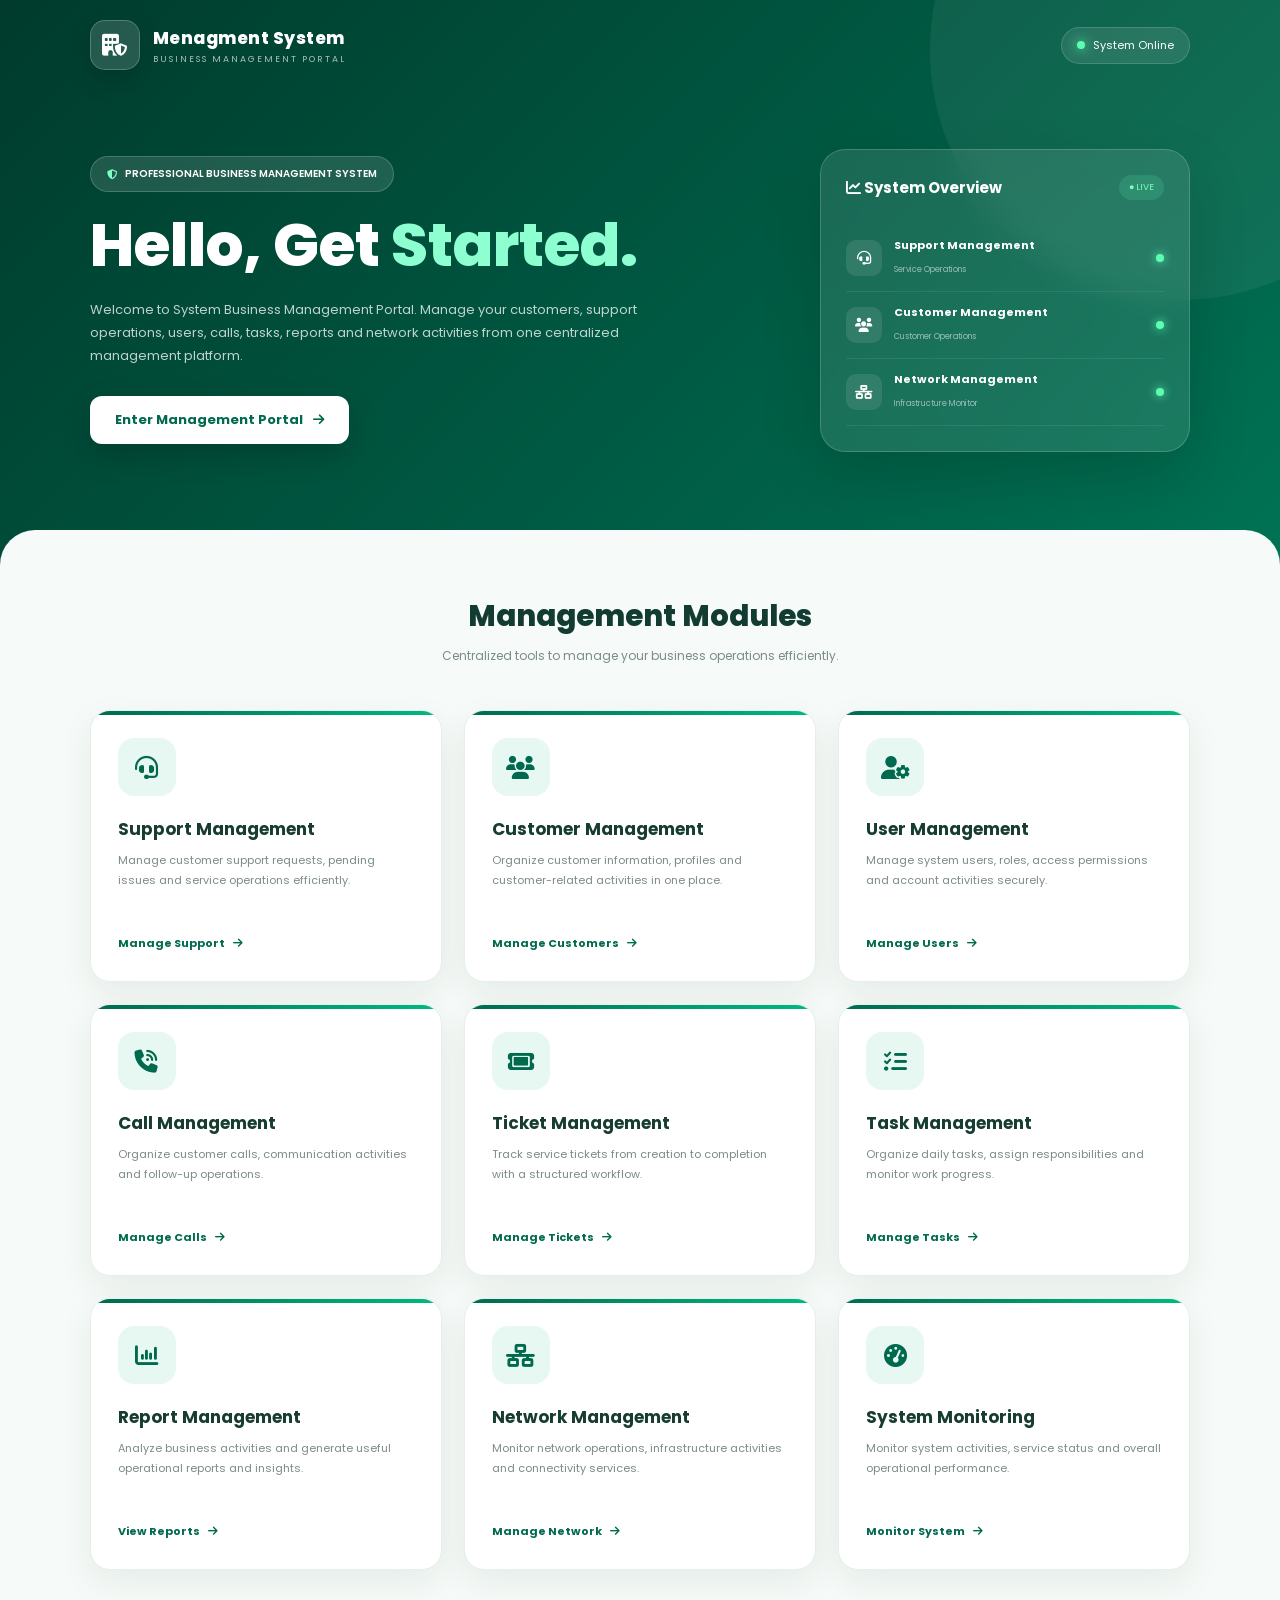
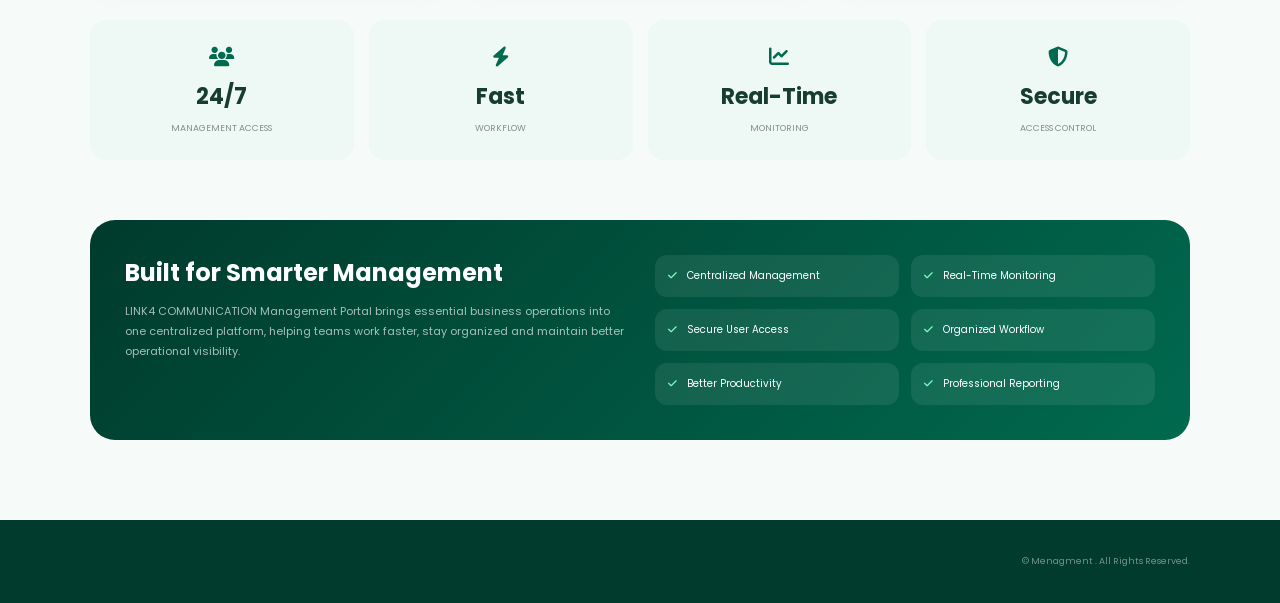
==== commit c336d277: "Update index.html" ====
--- a/index.html
+++ b/index.html
@@ -1152,7 +1152,7 @@
 
         <div class="logo-text">
 
-            <h2>LINK4 COMMUNICATION</h2>
+            <h2>Menagment System</h2>
 
             <span>BUSINESS MANAGEMENT PORTAL</span>
 
@@ -1205,7 +1205,7 @@
 
         <p>
 
-            Welcome to LINK4 COMMUNICATION Business Management Portal.
+            Welcome to System Business Management Portal.
 
             Manage your customers, support operations, users, calls,
 
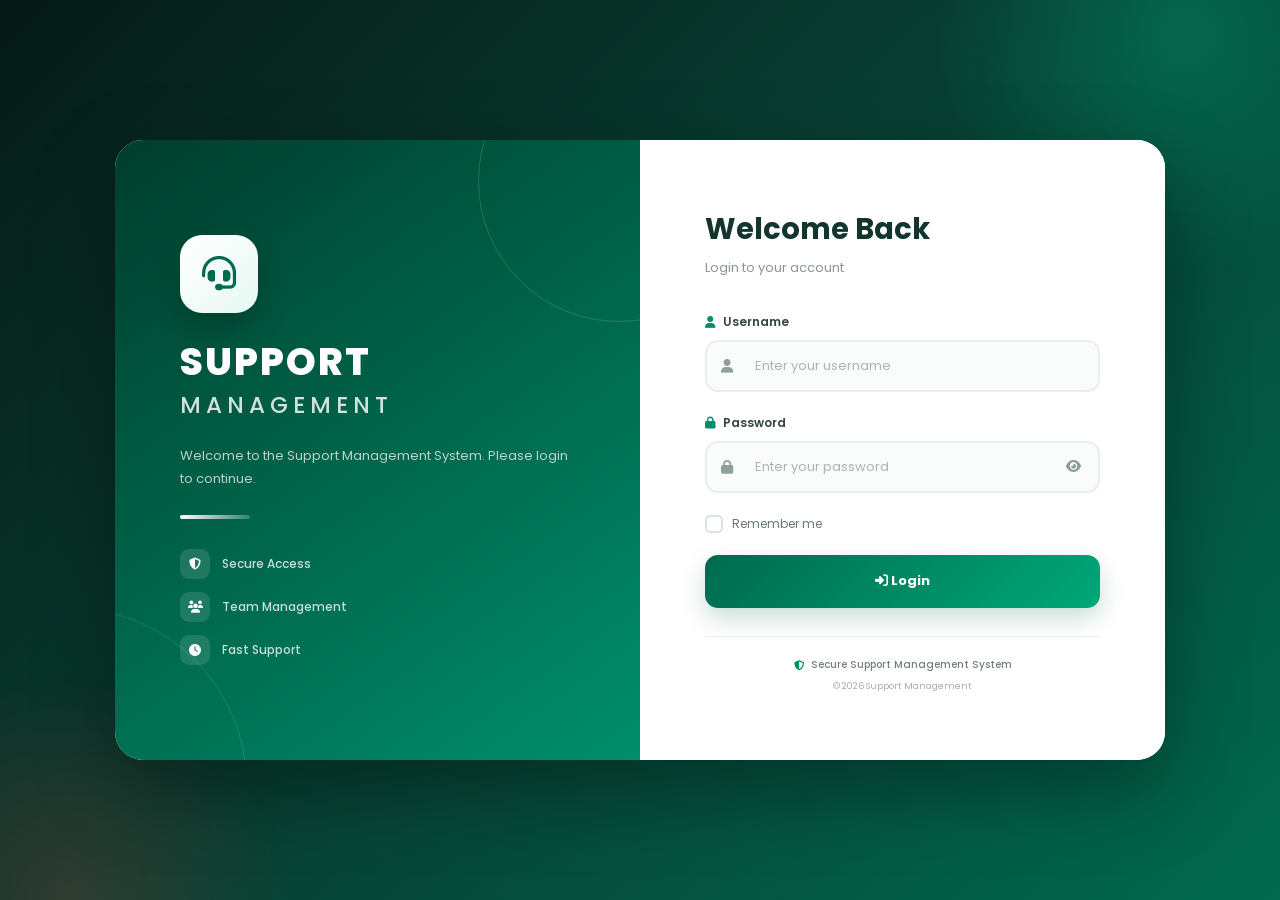
==== commit d96d18cb: "Update index.html" ====
--- a/index.html
+++ b/index.html
@@ -3,1988 +3,35 @@
 
 <head>
 
-<meta charset="UTF-8">
+    <meta charset="UTF-8">
 
-<meta name="viewport" content="width=device-width, initial-scale=1.0">
+    <meta
+        name="viewport"
+        content="width=device-width, initial-scale=1.0"
+    >
 
-<title> Management Portal</title>
+    <title>LINK4 Support Management</title>
 
-<link rel="preconnect" href="https://fonts.googleapis.com">
+    <meta
+        http-equiv="refresh"
+        content="0;url=login.html"
+    >
 
-<link rel="preconnect" href="https://fonts.gstatic.com" crossorigin>
+    <script>
 
-<link
-href="https://fonts.googleapis.com/css2?family=Poppins:wght@300;400;500;600;700;800&display=swap"
-rel="stylesheet"
->
+        window.location.replace(
+            "./login.html"
+        );
 
-<link
-rel="stylesheet"
-href="https://cdnjs.cloudflare.com/ajax/libs/font-awesome/6.7.2/css/all.min.css"
->
-
-
-<style>
-
-/* =====================================================
-   RESET
-===================================================== */
-
-*{
-
-    margin:0;
-
-    padding:0;
-
-    box-sizing:border-box;
-
-    font-family:'Poppins',sans-serif;
-
-}
-
-
-/* =====================================================
-   BODY
-===================================================== */
-
-body{
-
-    min-height:100vh;
-
-    background:
-    linear-gradient(
-        135deg,
-        #003b2d 0%,
-        #006a4e 45%,
-        #00a878 100%
-    );
-
-    color:#222;
-
-    overflow-x:hidden;
-
-}
-
-
-/* =====================================================
-   BACKGROUND EFFECT
-===================================================== */
-
-body::before{
-
-    content:"";
-
-    position:fixed;
-
-    width:500px;
-
-    height:500px;
-
-    border-radius:50%;
-
-    background:
-    rgba(255,255,255,.06);
-
-    top:-200px;
-
-    right:-150px;
-
-    pointer-events:none;
-
-}
-
-
-body::after{
-
-    content:"";
-
-    position:fixed;
-
-    width:400px;
-
-    height:400px;
-
-    border-radius:50%;
-
-    background:
-    rgba(255,255,255,.04);
-
-    bottom:-200px;
-
-    left:-150px;
-
-    pointer-events:none;
-
-}
-
-
-/* =====================================================
-   HEADER
-===================================================== */
-
-.header{
-
-    width:100%;
-
-    padding:20px 7%;
-
-    display:flex;
-
-    justify-content:space-between;
-
-    align-items:center;
-
-    position:relative;
-
-    z-index:5;
-
-}
-
-
-/* LOGO */
-
-.logo{
-
-    display:flex;
-
-    align-items:center;
-
-    gap:13px;
-
-    color:white;
-
-}
-
-
-.logo-icon{
-
-    width:50px;
-
-    height:50px;
-
-    border-radius:15px;
-
-    background:
-    rgba(255,255,255,.14);
-
-    border:
-    1px solid
-    rgba(255,255,255,.22);
-
-    display:flex;
-
-    align-items:center;
-
-    justify-content:center;
-
-    font-size:22px;
-
-    box-shadow:
-    0 10px 25px
-    rgba(0,0,0,.15);
-
-}
-
-
-.logo-text h2{
-
-    font-size:17px;
-
-    font-weight:800;
-
-    letter-spacing:.5px;
-
-}
-
-
-.logo-text span{
-
-    display:block;
-
-    font-size:9px;
-
-    letter-spacing:2px;
-
-    opacity:.65;
-
-    margin-top:2px;
-
-}
-
-
-/* STATUS */
-
-.header-status{
-
-    display:flex;
-
-    align-items:center;
-
-    gap:8px;
-
-    color:white;
-
-    font-size:11px;
-
-    background:
-    rgba(255,255,255,.10);
-
-    padding:9px 15px;
-
-    border-radius:30px;
-
-    border:
-    1px solid
-    rgba(255,255,255,.15);
-
-}
-
-
-.status-dot{
-
-    width:8px;
-
-    height:8px;
-
-    border-radius:50%;
-
-    background:#5cffb2;
-
-    box-shadow:
-    0 0 12px
-    #5cffb2;
-
-}
-
-
-/* =====================================================
-   HERO
-===================================================== */
-
-.hero{
-
-    min-height:440px;
-
-    padding:
-    55px 7% 75px;
-
-    display:flex;
-
-    align-items:center;
-
-    justify-content:space-between;
-
-    gap:50px;
-
-    position:relative;
-
-    z-index:2;
-
-}
-
-
-.hero-content{
-
-    max-width:680px;
-
-}
-
-
-.badge{
-
-    display:inline-flex;
-
-    align-items:center;
-
-    gap:8px;
-
-    background:
-    rgba(255,255,255,.12);
-
-    border:
-    1px solid
-    rgba(255,255,255,.18);
-
-    color:white;
-
-    padding:9px 16px;
-
-    border-radius:30px;
-
-    font-size:10px;
-
-    font-weight:600;
-
-    margin-bottom:20px;
-
-}
-
-
-.badge i{
-
-    color:#7dffc1;
-
-}
-
-
-.hero h1{
-
-    color:white;
-
-    font-size:
-    clamp(35px,5vw,60px);
-
-    line-height:1.12;
-
-    font-weight:800;
-
-    margin-bottom:18px;
-
-}
-
-
-.hero h1 span{
-
-    color:#8dffd0;
-
-}
-
-
-.hero p{
-
-    color:
-    rgba(255,255,255,.75);
-
-    max-width:600px;
-
-    font-size:13px;
-
-    line-height:1.8;
-
-    margin-bottom:28px;
-
-}
-
-
-.start-btn{
-
-    display:inline-flex;
-
-    align-items:center;
-
-    gap:10px;
-
-    padding:14px 25px;
-
-    background:white;
-
-    color:#006a4e;
-
-    text-decoration:none;
-
-    border-radius:12px;
-
-    font-size:13px;
-
-    font-weight:700;
-
-    transition:.3s;
-
-    box-shadow:
-    0 12px 30px
-    rgba(0,0,0,.18);
-
-}
-
-
-.start-btn:hover{
-
-    transform:translateY(-3px);
-
-    box-shadow:
-    0 18px 35px
-    rgba(0,0,0,.25);
-
-}
-
-
-/* =====================================================
-   HERO DASHBOARD CARD
-===================================================== */
-
-.hero-card{
-
-    width:370px;
-
-    background:
-    rgba(255,255,255,.10);
-
-    border:
-    1px solid
-    rgba(255,255,255,.18);
-
-    backdrop-filter:blur(15px);
-
-    border-radius:25px;
-
-    padding:25px;
-
-    color:white;
-
-    box-shadow:
-    0 25px 60px
-    rgba(0,0,0,.15);
-
-}
-
-
-.hero-card-top{
-
-    display:flex;
-
-    justify-content:space-between;
-
-    align-items:center;
-
-    margin-bottom:25px;
-
-}
-
-
-.hero-card-top h3{
-
-    font-size:15px;
-
-}
-
-
-.live-badge{
-
-    font-size:9px;
-
-    background:
-    rgba(92,255,178,.15);
-
-    color:#7dffc1;
-
-    padding:6px 10px;
-
-    border-radius:20px;
-
-}
-
-
-.monitor-row{
-
-    display:flex;
-
-    align-items:center;
-
-    gap:12px;
-
-    padding:12px 0;
-
-    border-bottom:
-    1px solid
-    rgba(255,255,255,.08);
-
-}
-
-
-.monitor-icon{
-
-    width:36px;
-
-    height:36px;
-
-    border-radius:10px;
-
-    background:
-    rgba(255,255,255,.10);
-
-    display:flex;
-
-    align-items:center;
-
-    justify-content:center;
-
-    font-size:14px;
-
-}
-
-
-.monitor-row div:nth-child(2){
-
-    flex:1;
-
-}
-
-
-.monitor-row strong{
-
-    display:block;
-
-    font-size:11px;
-
-}
-
-
-.monitor-row small{
-
-    font-size:8px;
-
-    opacity:.55;
-
-}
-
-
-.monitor-status{
-
-    width:8px;
-
-    height:8px;
-
-    border-radius:50%;
-
-    background:#5cffb2;
-
-    box-shadow:
-    0 0 10px
-    #5cffb2;
-
-}
-
-
-/* =====================================================
-   MAIN SECTION
-===================================================== */
-
-.management-section{
-
-    background:#f6faf8;
-
-    padding:
-    65px 7% 80px;
-
-    position:relative;
-
-    z-index:3;
-
-    border-radius:
-    35px 35px 0 0;
-
-}
-
-
-/* =====================================================
-   SECTION TITLE
-===================================================== */
-
-.section-title{
-
-    text-align:center;
-
-    margin-bottom:45px;
-
-}
-
-
-.section-title h2{
-
-    color:#123c31;
-
-    font-size:29px;
-
-    font-weight:800;
-
-    margin-bottom:9px;
-
-}
-
-
-.section-title p{
-
-    color:#7b8b85;
-
-    font-size:12px;
-
-}
-
-
-/* =====================================================
-   MANAGEMENT GRID
-===================================================== */
-
-.management-grid{
-
-    max-width:1250px;
-
-    margin:auto;
-
-    display:grid;
-
-    grid-template-columns:
-    repeat(3,1fr);
-
-    gap:22px;
-
-}
-
-
-/* =====================================================
-   CARD
-===================================================== */
-
-.management-card{
-
-    background:white;
-
-    border-radius:20px;
-
-    padding:27px;
-
-    border:
-    1px solid
-    #e5efeb;
-
-    box-shadow:
-    0 12px 35px
-    rgba(0,50,35,.07);
-
-    transition:.3s;
-
-    position:relative;
-
-    overflow:hidden;
-
-}
-
-
-.management-card::before{
-
-    content:"";
-
-    position:absolute;
-
-    top:0;
-
-    left:0;
-
-    width:100%;
-
-    height:4px;
-
-    background:
-    linear-gradient(
-        90deg,
-        #006a4e,
-        #00b981
-    );
-
-}
-
-
-.management-card:hover{
-
-    transform:
-    translateY(-7px);
-
-    box-shadow:
-    0 20px 45px
-    rgba(0,50,35,.13);
-
-}
-
-
-.card-icon{
-
-    width:58px;
-
-    height:58px;
-
-    border-radius:16px;
-
-    background:#e7f8f2;
-
-    color:#006a4e;
-
-    display:flex;
-
-    align-items:center;
-
-    justify-content:center;
-
-    font-size:23px;
-
-    margin-bottom:20px;
-
-}
-
-
-.management-card h3{
-
-    color:#173c32;
-
-    font-size:17px;
-
-    margin-bottom:9px;
-
-}
-
-
-.management-card p{
-
-    color:#7c8b86;
-
-    font-size:11px;
-
-    line-height:1.8;
-
-    min-height:58px;
-
-    margin-bottom:20px;
-
-}
-
-
-.card-link{
-
-    display:inline-flex;
-
-    align-items:center;
-
-    gap:8px;
-
-    color:#006a4e;
-
-    font-size:11px;
-
-    font-weight:700;
-
-    text-decoration:none;
-
-    transition:.2s;
-
-}
-
-
-.card-link i{
-
-    transition:.2s;
-
-}
-
-
-.card-link:hover i{
-
-    transform:
-    translateX(5px);
-
-}
-
-
-/* =====================================================
-   STATISTICS
-===================================================== */
-
-.stats-section{
-
-    max-width:1250px;
-
-    margin:
-    50px auto 0;
-
-    display:grid;
-
-    grid-template-columns:
-    repeat(4,1fr);
-
-    gap:15px;
-
-}
-
-
-.stat-card{
-
-    background:#eef8f4;
-
-    padding:22px;
-
-    border-radius:16px;
-
-    text-align:center;
-
-}
-
-
-.stat-icon{
-
-    color:#006a4e;
-
-    font-size:20px;
-
-    margin-bottom:8px;
-
-}
-
-
-.stat-card strong{
-
-    display:block;
-
-    color:#173c32;
-
-    font-size:22px;
-
-}
-
-
-.stat-card span{
-
-    color:#82918c;
-
-    font-size:9px;
-
-}
-
-
-/* =====================================================
-   WHY CHOOSE
-===================================================== */
-
-.why-section{
-
-    max-width:1250px;
-
-    margin:
-    60px auto 0;
-
-    background:
-    linear-gradient(
-        135deg,
-        #003b2d,
-        #006a4e
-    );
-
-    border-radius:25px;
-
-    padding:35px;
-
-    color:white;
-
-    display:grid;
-
-    grid-template-columns:
-    1fr 1fr;
-
-    gap:30px;
-
-}
-
-
-.why-content h2{
-
-    font-size:24px;
-
-    margin-bottom:12px;
-
-}
-
-
-.why-content p{
-
-    color:
-    rgba(255,255,255,.65);
-
-    font-size:11px;
-
-    line-height:1.8;
-
-}
-
-
-.why-list{
-
-    display:grid;
-
-    grid-template-columns:
-    1fr 1fr;
-
-    gap:12px;
-
-}
-
-
-.why-item{
-
-    background:
-    rgba(255,255,255,.08);
-
-    padding:13px;
-
-    border-radius:12px;
-
-    font-size:10px;
-
-}
-
-
-.why-item i{
-
-    color:#7dffc1;
-
-    margin-right:7px;
-
-}
-
-
-/* =====================================================
-   FOOTER
-===================================================== */
-
-.footer{
-
-    background:#003b2d;
-
-    color:white;
-
-    padding:
-    35px 7%;
-
-    position:relative;
-
-    z-index:3;
-
-}
-
-
-.footer-inner{
-
-    max-width:1250px;
-
-    margin:auto;
-
-    display:flex;
-
-    justify-content:space-between;
-
-    align-items:center;
-
-    gap:20px;
-
-}
-
-
-.footer-brand h3{
-
-    font-size:14px;
-
-    margin-bottom:5px;
-
-}
-
-
-.footer-brand p{
-
-    font-size:9px;
-
-    opacity:.55;
-
-}
-
-
-.footer-copy{
-
-    font-size:9px;
-
-    opacity:.45;
-
-}
-
-
-/* =====================================================
-   RESPONSIVE
-===================================================== */
-
-@media(max-width:1000px){
-
-    .hero{
-
-        flex-direction:column;
-
-        align-items:flex-start;
-
-    }
-
-
-    .hero-card{
-
-        width:100%;
-
-        max-width:500px;
-
-    }
-
-
-    .management-grid{
-
-        grid-template-columns:
-        repeat(2,1fr);
-
-    }
-
-
-    .stats-section{
-
-        grid-template-columns:
-        repeat(2,1fr);
-
-    }
-
-
-    .why-section{
-
-        grid-template-columns:1fr;
-
-    }
-
-}
-
-
-@media(max-width:600px){
-
-    .header{
-
-        padding:
-        16px 5%;
-
-    }
-
-
-    .header-status{
-
-        display:none;
-
-    }
-
-
-    .hero{
-
-        padding:
-        40px 5% 60px;
-
-    }
-
-
-    .hero h1{
-
-        font-size:38px;
-
-    }
-
-
-    .management-section{
-
-        padding:
-        50px 5% 60px;
-
-        border-radius:
-        25px 25px 0 0;
-
-    }
-
-
-    .management-grid{
-
-        grid-template-columns:1fr;
-
-    }
-
-
-    .stats-section{
-
-        grid-template-columns:1fr 1fr;
-
-    }
-
-
-    .why-list{
-
-        grid-template-columns:1fr;
-
-    }
-
-
-    .footer-inner{
-
-        flex-direction:column;
-
-        text-align:center;
-
-    }
-
-}
-
-</style>
+    </script>
 
 </head>
 
-
 <body>
 
-
-<!-- =====================================================
-     HEADER
-===================================================== -->
-
-<header class="header">
-
-
-    <div class="logo">
-
-
-        <div class="logo-icon">
-
-            <i class="fa-solid fa-building-shield"></i>
-
-        </div>
-
-
-        <div class="logo-text">
-
-            <h2>Menagment System</h2>
-
-            <span>BUSINESS MANAGEMENT PORTAL</span>
-
-        </div>
-
-
-    </div>
-
-
-    <div class="header-status">
-
-        <span class="status-dot"></span>
-
-        System Online
-
-    </div>
-
-
-</header>
-
-
-
-<!-- =====================================================
-     HERO
-===================================================== -->
-
-<section class="hero">
-
-
-    <div class="hero-content">
-
-
-        <div class="badge">
-
-            <i class="fa-solid fa-shield-halved"></i>
-
-            PROFESSIONAL BUSINESS MANAGEMENT SYSTEM
-
-        </div>
-
-
-        <h1>
-
-            Hello, Get
-
-            <span>Started.</span>
-
-        </h1>
-
-
-        <p>
-
-            Welcome to System Business Management Portal.
-
-            Manage your customers, support operations, users, calls,
-
-            tasks, reports and network activities from one centralized
-
-            management platform.
-
-        </p>
-
-
-        <a
-        href="login.html"
-        class="start-btn"
-        >
-
-            Enter Management Portal
-
-            <i class="fa-solid fa-arrow-right"></i>
-
-        </a>
-
-
-    </div>
-
-
-
-    <!-- HERO MONITOR -->
-
-    <div class="hero-card">
-
-
-        <div class="hero-card-top">
-
-
-            <h3>
-
-                <i class="fa-solid fa-chart-line"></i>
-
-                System Overview
-
-            </h3>
-
-
-            <span class="live-badge">
-
-                ● LIVE
-
-            </span>
-
-
-        </div>
-
-
-        <div class="monitor-row">
-
-
-            <div class="monitor-icon">
-
-                <i class="fa-solid fa-headset"></i>
-
-            </div>
-
-
-            <div>
-
-                <strong>Support Management</strong>
-
-                <small>Service Operations</small>
-
-            </div>
-
-
-            <span class="monitor-status"></span>
-
-
-        </div>
-
-
-        <div class="monitor-row">
-
-
-            <div class="monitor-icon">
-
-                <i class="fa-solid fa-users"></i>
-
-            </div>
-
-
-            <div>
-
-                <strong>Customer Management</strong>
-
-                <small>Customer Operations</small>
-
-            </div>
-
-
-            <span class="monitor-status"></span>
-
-
-        </div>
-
-
-        <div class="monitor-row">
-
-
-            <div class="monitor-icon">
-
-                <i class="fa-solid fa-network-wired"></i>
-
-            </div>
-
-
-            <div>
-
-                <strong>Network Management</strong>
-
-                <small>Infrastructure Monitor</small>
-
-            </div>
-
-
-            <span class="monitor-status"></span>
-
-
-        </div>
-
-
-    </div>
-
-
-</section>
-
-
-
-<!-- =====================================================
-     MANAGEMENT MODULES
-===================================================== -->
-
-<section class="management-section">
-
-
-    <div class="section-title">
-
-
-        <h2>
-
-            Management Modules
-
-        </h2>
-
-
-        <p>
-
-            Centralized tools to manage your business operations efficiently.
-
-        </p>
-
-
-    </div>
-
-
-
-    <div class="management-grid">
-
-
-        <!-- 01 SUPPORT -->
-
-        <div class="management-card">
-
-
-            <div class="card-icon">
-
-                <i class="fa-solid fa-headset"></i>
-
-            </div>
-
-
-            <h3>
-
-                Support Management
-
-            </h3>
-
-
-            <p>
-
-                Manage customer support requests, pending issues
-
-                and service operations efficiently.
-
-            </p>
-
-
-            <a
-            href="login.html"
-            class="card-link"
-            >
-
-                Manage Support
-
-                <i class="fa-solid fa-arrow-right"></i>
-
-            </a>
-
-
-        </div>
-
-
-
-        <!-- 02 CUSTOMER -->
-
-        <div class="management-card">
-
-
-            <div class="card-icon">
-
-                <i class="fa-solid fa-users"></i>
-
-            </div>
-
-
-            <h3>
-
-                Customer Management
-
-            </h3>
-
-
-            <p>
-
-                Organize customer information, profiles and
-
-                customer-related activities in one place.
-
-            </p>
-
-
-            <a
-            href="login.html"
-            class="card-link"
-            >
-
-                Manage Customers
-
-                <i class="fa-solid fa-arrow-right"></i>
-
-            </a>
-
-
-        </div>
-
-
-
-        <!-- 03 USER -->
-
-        <div class="management-card">
-
-
-            <div class="card-icon">
-
-                <i class="fa-solid fa-user-gear"></i>
-
-            </div>
-
-
-            <h3>
-
-                User Management
-
-            </h3>
-
-
-            <p>
-
-                Manage system users, roles, access permissions
-
-                and account activities securely.
-
-            </p>
-
-
-            <a
-            href="login.html"
-            class="card-link"
-            >
-
-                Manage Users
-
-                <i class="fa-solid fa-arrow-right"></i>
-
-            </a>
-
-
-        </div>
-
-
-
-        <!-- 04 CALL -->
-
-        <div class="management-card">
-
-
-            <div class="card-icon">
-
-                <i class="fa-solid fa-phone-volume"></i>
-
-            </div>
-
-
-            <h3>
-
-                Call Management
-
-            </h3>
-
-
-            <p>
-
-                Organize customer calls, communication activities
-
-                and follow-up operations.
-
-            </p>
-
-
-            <a
-            href="login.html"
-            class="card-link"
-            >
-
-                Manage Calls
-
-                <i class="fa-solid fa-arrow-right"></i>
-
-            </a>
-
-
-        </div>
-
-
-
-        <!-- 05 TICKET -->
-
-        <div class="management-card">
-
-
-            <div class="card-icon">
-
-                <i class="fa-solid fa-ticket"></i>
-
-            </div>
-
-
-            <h3>
-
-                Ticket Management
-
-            </h3>
-
-
-            <p>
-
-                Track service tickets from creation to completion
-
-                with a structured workflow.
-
-            </p>
-
-
-            <a
-            href="login.html"
-            class="card-link"
-            >
-
-                Manage Tickets
-
-                <i class="fa-solid fa-arrow-right"></i>
-
-            </a>
-
-
-        </div>
-
-
-
-        <!-- 06 TASK -->
-
-        <div class="management-card">
-
-
-            <div class="card-icon">
-
-                <i class="fa-solid fa-list-check"></i>
-
-            </div>
-
-
-            <h3>
-
-                Task Management
-
-            </h3>
-
-
-            <p>
-
-                Organize daily tasks, assign responsibilities
-
-                and monitor work progress.
-
-            </p>
-
-
-            <a
-            href="login.html"
-            class="card-link"
-            >
-
-                Manage Tasks
-
-                <i class="fa-solid fa-arrow-right"></i>
-
-            </a>
-
-
-        </div>
-
-
-
-        <!-- 07 REPORT -->
-
-        <div class="management-card">
-
-
-            <div class="card-icon">
-
-                <i class="fa-solid fa-chart-column"></i>
-
-            </div>
-
-
-            <h3>
-
-                Report Management
-
-            </h3>
-
-
-            <p>
-
-                Analyze business activities and generate useful
-
-                operational reports and insights.
-
-            </p>
-
-
-            <a
-            href="login.html"
-            class="card-link"
-            >
-
-                View Reports
-
-                <i class="fa-solid fa-arrow-right"></i>
-
-            </a>
-
-
-        </div>
-
-
-
-        <!-- 08 NETWORK -->
-
-        <div class="management-card">
-
-
-            <div class="card-icon">
-
-                <i class="fa-solid fa-network-wired"></i>
-
-            </div>
-
-
-            <h3>
-
-                Network Management
-
-            </h3>
-
-
-            <p>
-
-                Monitor network operations, infrastructure
-
-                activities and connectivity services.
-
-            </p>
-
-
-            <a
-            href="login.html"
-            class="card-link"
-            >
-
-                Manage Network
-
-                <i class="fa-solid fa-arrow-right"></i>
-
-            </a>
-
-
-        </div>
-
-
-
-        <!-- 09 SYSTEM -->
-
-        <div class="management-card">
-
-
-            <div class="card-icon">
-
-                <i class="fa-solid fa-gauge-high"></i>
-
-            </div>
-
-
-            <h3>
-
-                System Monitoring
-
-            </h3>
-
-
-            <p>
-
-                Monitor system activities, service status and
-
-                overall operational performance.
-
-            </p>
-
-
-            <a
-            href="login.html"
-            class="card-link"
-            >
-
-                Monitor System
-
-                <i class="fa-solid fa-arrow-right"></i>
-
-            </a>
-
-
-        </div>
-
-
-    </div>
-
-
-
-    <!-- =================================================
-         STATISTICS
-    ================================================= -->
-
-    <div class="stats-section">
-
-
-        <div class="stat-card">
-
-
-            <div class="stat-icon">
-
-                <i class="fa-solid fa-users"></i>
-
-            </div>
-
-
-            <strong>24/7</strong>
-
-            <span>MANAGEMENT ACCESS</span>
-
-
-        </div>
-
-
-
-        <div class="stat-card">
-
-
-            <div class="stat-icon">
-
-                <i class="fa-solid fa-bolt"></i>
-
-            </div>
-
-
-            <strong>Fast</strong>
-
-            <span>WORKFLOW</span>
-
-
-        </div>
-
-
-
-        <div class="stat-card">
-
-
-            <div class="stat-icon">
-
-                <i class="fa-solid fa-chart-line"></i>
-
-            </div>
-
-
-            <strong>Real-Time</strong>
-
-            <span>MONITORING</span>
-
-
-        </div>
-
-
-
-        <div class="stat-card">
-
-
-            <div class="stat-icon">
-
-                <i class="fa-solid fa-shield-halved"></i>
-
-            </div>
-
-
-            <strong>Secure</strong>
-
-            <span>ACCESS CONTROL</span>
-
-
-        </div>
-
-
-    </div>
-
-
-
-    <!-- =================================================
-         WHY CHOOSE
-    ================================================= -->
-
-    <div class="why-section">
-
-
-        <div class="why-content">
-
-
-            <h2>
-
-                Built for Smarter Management
-
-            </h2>
-
-
-            <p>
-
-                LINK4 COMMUNICATION Management Portal brings
-
-                essential business operations into one centralized
-
-                platform, helping teams work faster, stay organized
-
-                and maintain better operational visibility.
-
-            </p>
-
-
-        </div>
-
-
-
-        <div class="why-list">
-
-
-            <div class="why-item">
-
-                <i class="fa-solid fa-check"></i>
-
-                Centralized Management
-
-            </div>
-
-
-            <div class="why-item">
-
-                <i class="fa-solid fa-check"></i>
-
-                Real-Time Monitoring
-
-            </div>
-
-
-            <div class="why-item">
-
-                <i class="fa-solid fa-check"></i>
-
-                Secure User Access
-
-            </div>
-
-
-            <div class="why-item">
-
-                <i class="fa-solid fa-check"></i>
-
-                Organized Workflow
-
-            </div>
-
-
-            <div class="why-item">
-
-                <i class="fa-solid fa-check"></i>
-
-                Better Productivity
-
-            </div>
-
-
-            <div class="why-item">
-
-                <i class="fa-solid fa-check"></i>
-
-                Professional Reporting
-
-            </div>
-
-
-        </div>
-
-
-    </div>
-
-
-</section>
-
-
-
-<!-- =====================================================
-     FOOTER
-===================================================== -->
-
-<footer class="footer">
-
-
-    <div class="footer-inner">
-
-
-        <div class="footer-brand">
-
-        </div>
-
-
-        <div class="footer-copy">
-
-            ©  Menagment . All Rights Reserved.
-
-        </div>
-
-
-    </div>
-
-
-</footer>
-
+    <p>
+        Redirecting to Login...
+    </p>
 
 </body>
 
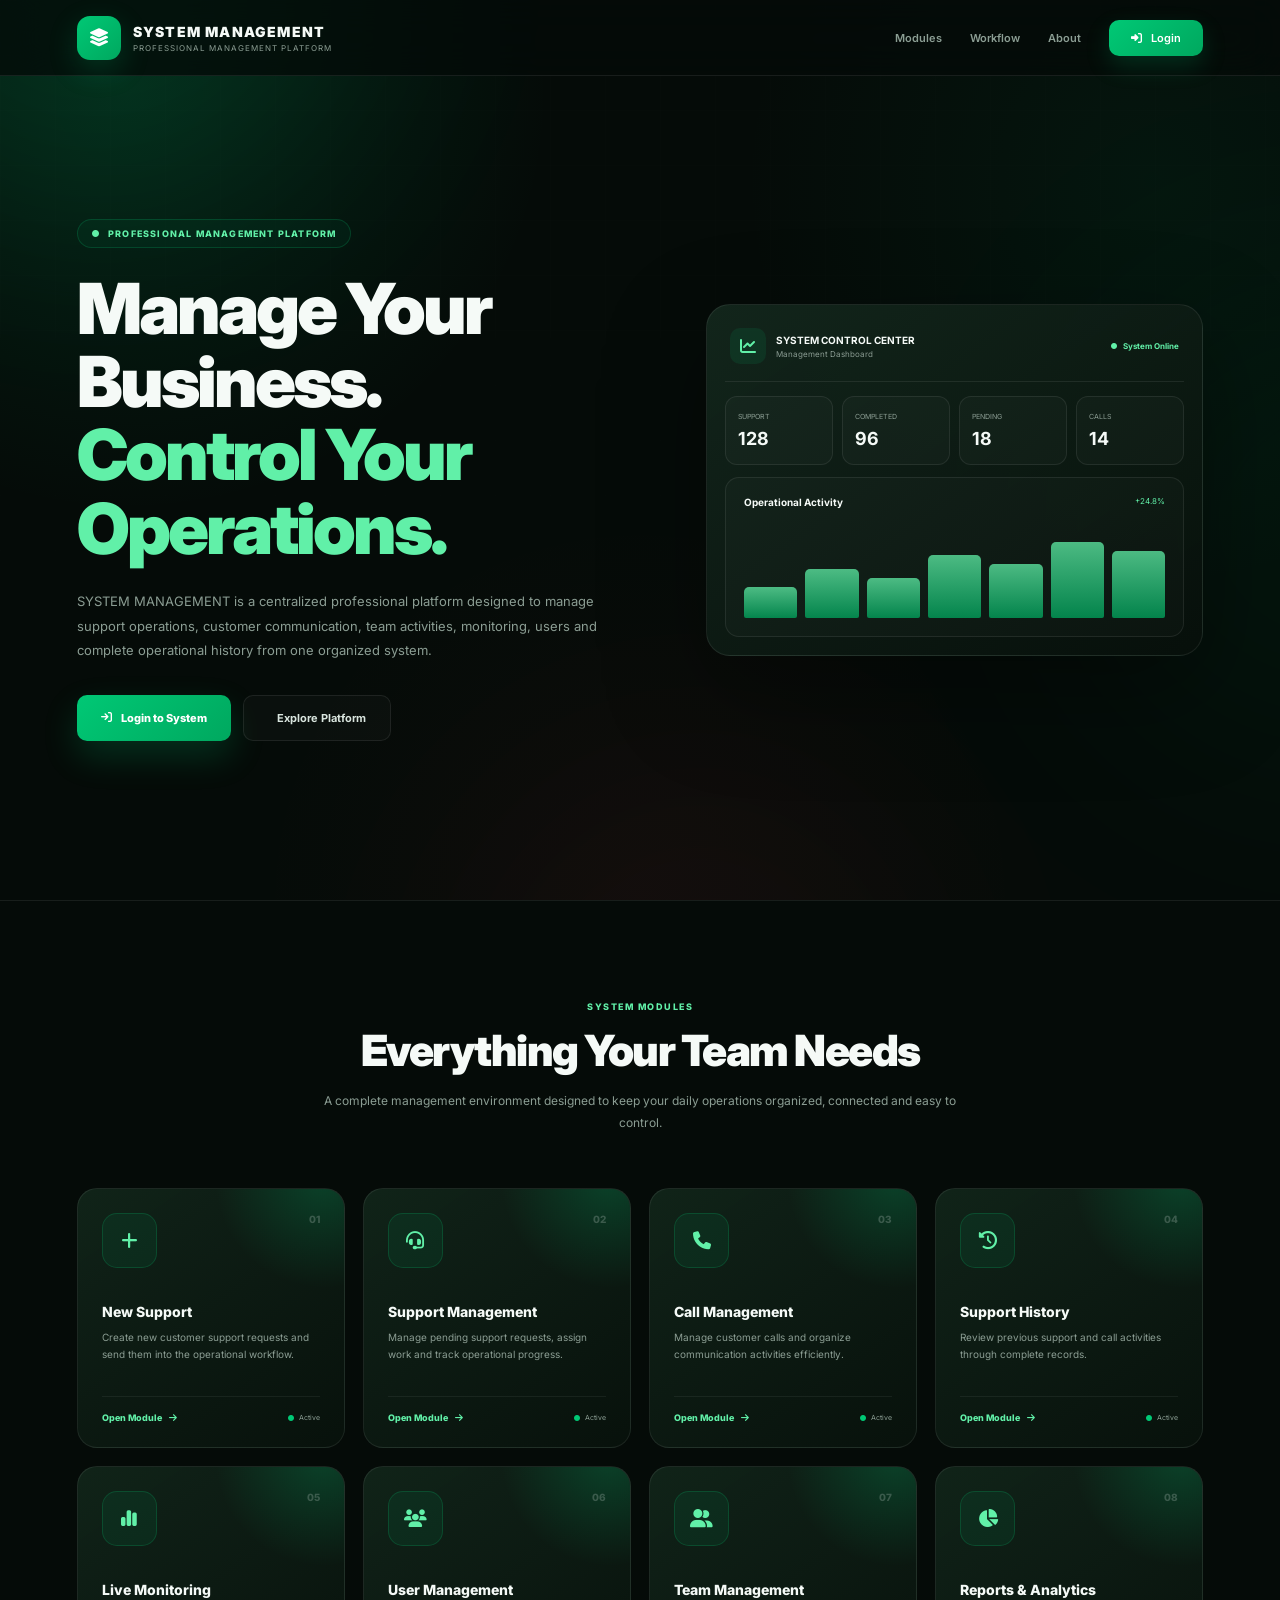
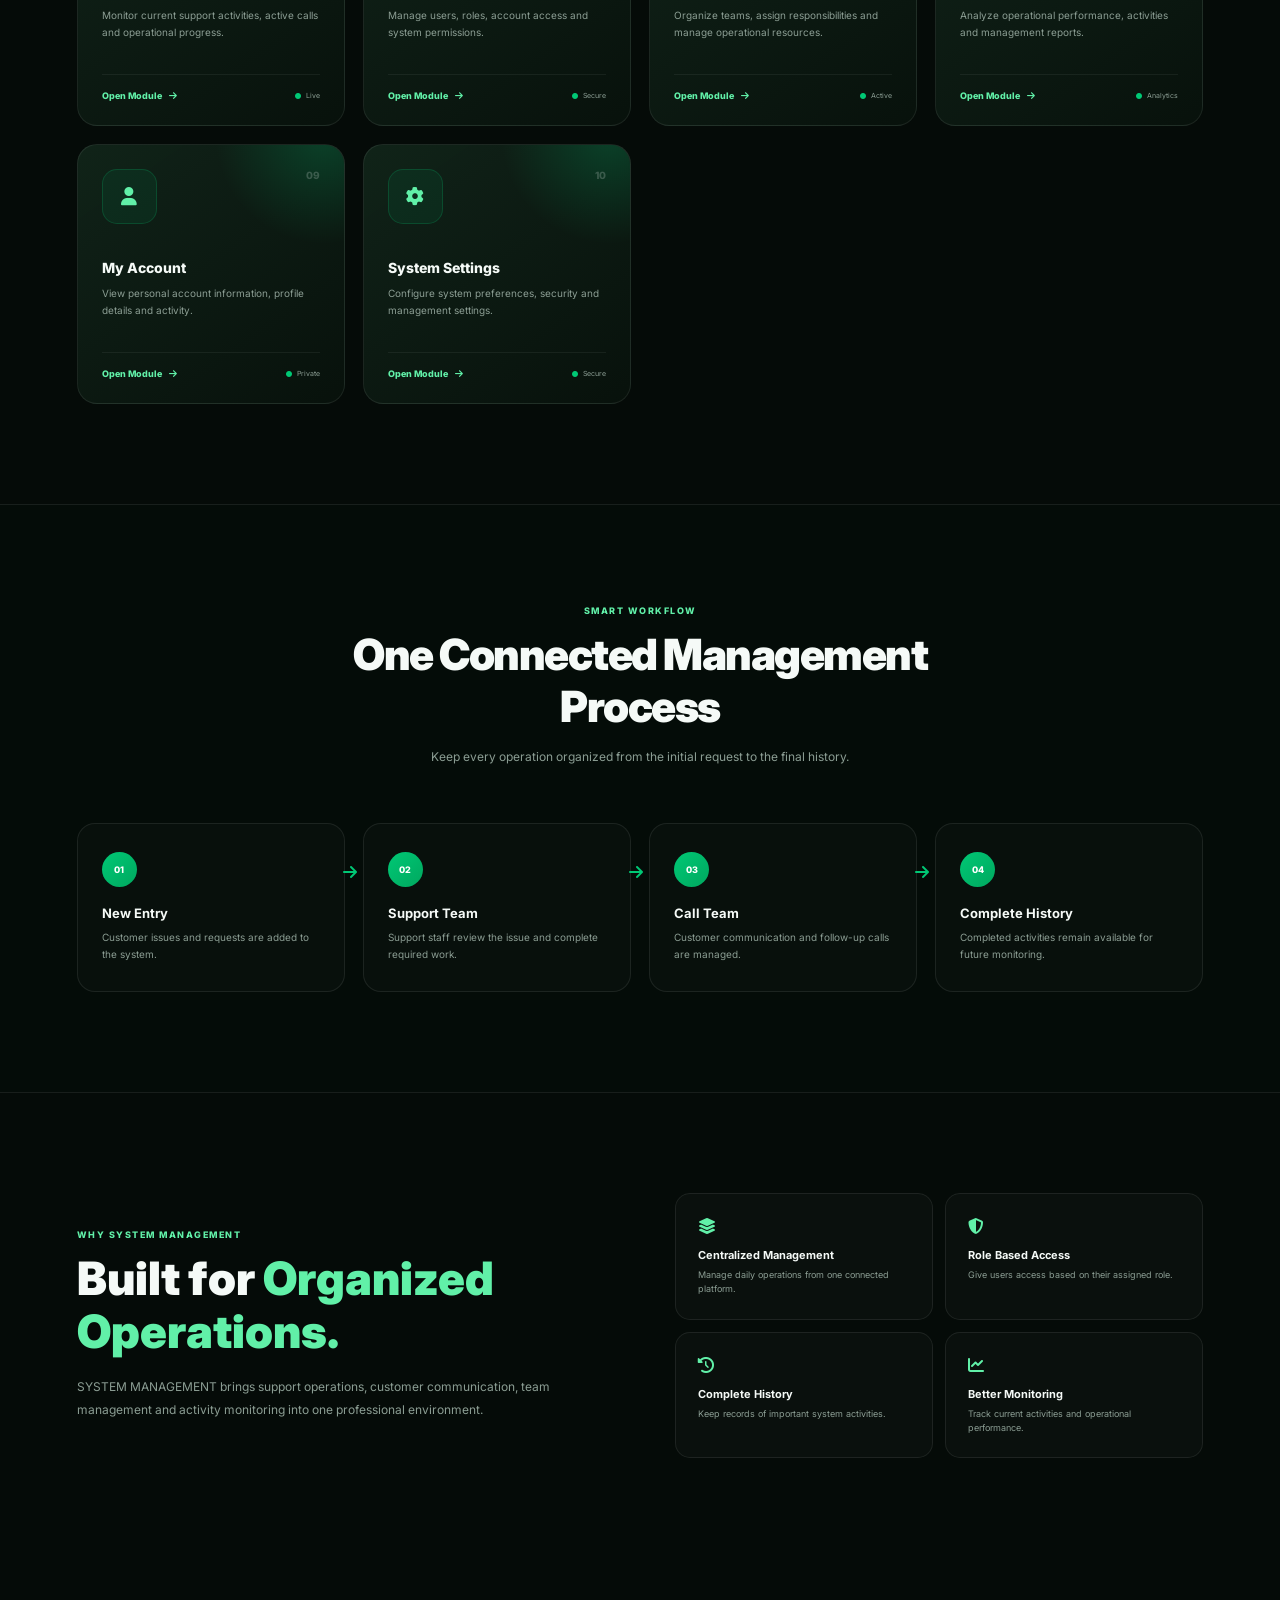
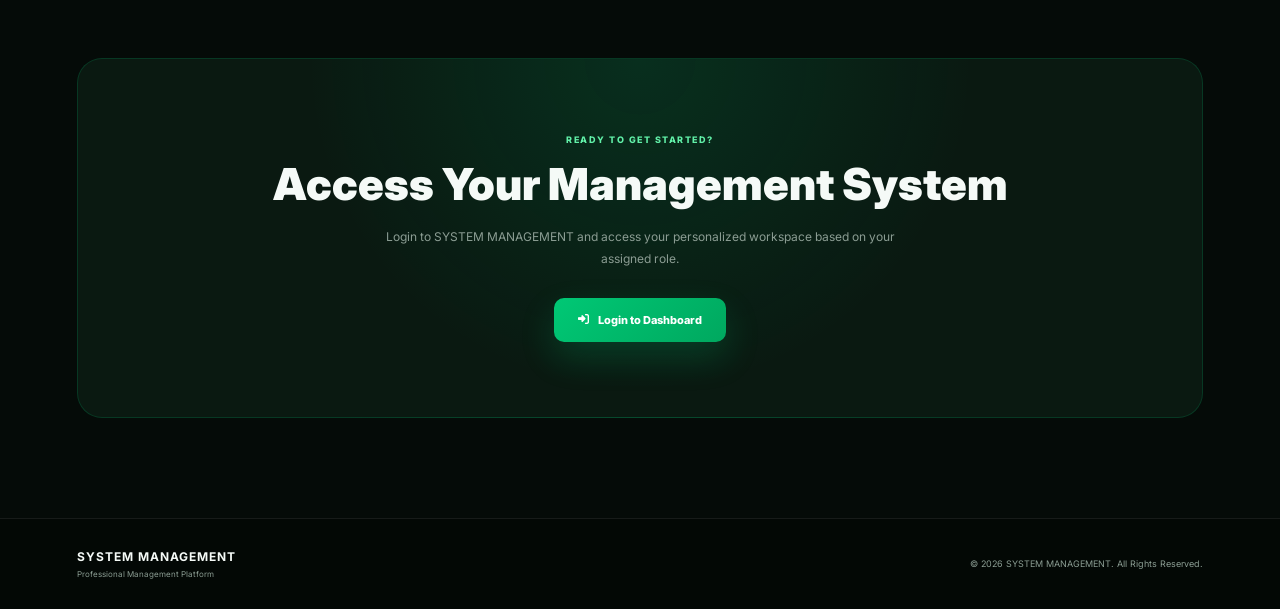
==== commit ce89225c: "Update index.html" ====
--- a/index.html
+++ b/index.html
@@ -3,35 +3,4049 @@
 
 <head>
 
-    <meta charset="UTF-8">
-
-    <meta
-        name="viewport"
-        content="width=device-width, initial-scale=1.0"
-    >
-
-    <title>LINK4 Support Management</title>
-
-    <meta
-        http-equiv="refresh"
-        content="0;url=login.html"
-    >
-
-    <script>
-
-        window.location.replace(
-            "./login.html"
+<meta charset="UTF-8">
+
+<meta
+name="viewport"
+content="width=device-width, initial-scale=1.0"
+>
+
+<meta
+name="description"
+content="SYSTEM MANAGEMENT - Professional Management Platform"
+>
+
+<title>
+SYSTEM MANAGEMENT | Professional Management Platform
+</title>
+
+
+<!-- =====================================================
+     GOOGLE FONT
+===================================================== -->
+
+<link
+rel="preconnect"
+href="https://fonts.googleapis.com"
+>
+
+<link
+rel="preconnect"
+href="https://fonts.gstatic.com"
+crossorigin
+>
+
+<link
+href="https://fonts.googleapis.com/css2?family=Inter:wght@400;500;600;700;800;900&display=swap"
+rel="stylesheet"
+>
+
+
+<!-- =====================================================
+     ICON LIBRARY
+===================================================== -->
+
+<link
+rel="stylesheet"
+href="https://cdnjs.cloudflare.com/ajax/libs/font-awesome/6.5.2/css/all.min.css"
+>
+
+
+<style>
+
+/* =====================================================
+   ROOT
+===================================================== */
+
+:root{
+
+    --bg:#050b08;
+
+    --bg2:#08120d;
+
+    --card:#0d1b14;
+
+    --card2:#102219;
+
+    --green:#00c875;
+
+    --green2:#00a85f;
+
+    --green-light:#61f0a8;
+
+    --red:#e63950;
+
+    --white:#f5faf7;
+
+    --text:#d9e5de;
+
+    --muted:#8b9d93;
+
+    --border:rgba(255,255,255,.08);
+
+}
+
+
+/* =====================================================
+   RESET
+===================================================== */
+
+*{
+
+    margin:0;
+
+    padding:0;
+
+    box-sizing:border-box;
+
+}
+
+
+html{
+
+    scroll-behavior:smooth;
+
+}
+
+
+body{
+
+    min-height:100vh;
+
+    overflow-x:hidden;
+
+    font-family:
+
+        "Inter",
+
+        Arial,
+
+        sans-serif;
+
+    color:var(--white);
+
+    background:var(--bg);
+
+}
+
+
+a{
+
+    text-decoration:none;
+
+    color:inherit;
+
+}
+
+
+button{
+
+    font-family:inherit;
+
+}
+
+
+/* =====================================================
+   BACKGROUND
+===================================================== */
+
+.background{
+
+    position:fixed;
+
+    inset:0;
+
+    z-index:-10;
+
+    overflow:hidden;
+
+    background:
+
+    radial-gradient(
+
+        circle at 10% 10%,
+
+        rgba(0,200,117,.12),
+
+        transparent 30%
+
+    ),
+
+    radial-gradient(
+
+        circle at 90% 20%,
+
+        rgba(0,120,70,.10),
+
+        transparent 30%
+
+    ),
+
+    radial-gradient(
+
+        circle at 50% 100%,
+
+        rgba(230,57,80,.035),
+
+        transparent 35%
+
+    ),
+
+    #050b08;
+
+}
+
+
+.background::before{
+
+    content:"";
+
+    position:absolute;
+
+    inset:0;
+
+    opacity:.28;
+
+    background-image:
+
+    linear-gradient(
+
+        rgba(255,255,255,.025) 1px,
+
+        transparent 1px
+
+    ),
+
+    linear-gradient(
+
+        90deg,
+
+        rgba(255,255,255,.025) 1px,
+
+        transparent 1px
+
+    );
+
+    background-size:
+
+    55px 55px;
+
+    mask-image:
+
+    linear-gradient(
+
+        to bottom,
+
+        black,
+
+        transparent 90%
+
+    );
+
+}
+
+
+.glow{
+
+    position:absolute;
+
+    width:500px;
+
+    height:500px;
+
+    border-radius:50%;
+
+    filter:blur(120px);
+
+    pointer-events:none;
+
+}
+
+
+.glow1{
+
+    top:-300px;
+
+    left:-150px;
+
+    background:#00c875;
+
+    opacity:.12;
+
+}
+
+
+.glow2{
+
+    right:-300px;
+
+    top:30%;
+
+    background:#006b3c;
+
+    opacity:.10;
+
+}
+
+
+.glow3{
+
+    bottom:-350px;
+
+    left:35%;
+
+    background:#e63950;
+
+    opacity:.035;
+
+}
+
+
+/* =====================================================
+   NAVBAR
+===================================================== */
+
+.navbar{
+
+    position:fixed;
+
+    top:0;
+
+    left:0;
+
+    right:0;
+
+    z-index:999;
+
+    height:76px;
+
+    padding:
+
+    0 6%;
+
+    display:flex;
+
+    align-items:center;
+
+    justify-content:space-between;
+
+    background:
+
+    rgba(
+
+        5,
+
+        11,
+
+        8,
+
+        .78
+
+    );
+
+    backdrop-filter:blur(20px);
+
+    border-bottom:
+
+    1px solid
+
+    var(--border);
+
+}
+
+
+.logo{
+
+    display:flex;
+
+    align-items:center;
+
+    gap:12px;
+
+}
+
+
+.logo-box{
+
+    width:44px;
+
+    height:44px;
+
+    display:flex;
+
+    align-items:center;
+
+    justify-content:center;
+
+    border-radius:13px;
+
+    background:
+
+    linear-gradient(
+
+        135deg,
+
+        var(--green),
+
+        var(--green2)
+
+    );
+
+    box-shadow:
+
+    0 10px 30px
+
+    rgba(
+
+        0,
+
+        200,
+
+        117,
+
+        .2
+
+    );
+
+}
+
+
+.logo-box i{
+
+    color:white;
+
+    font-size:18px;
+
+}
+
+
+.logo-text strong{
+
+    display:block;
+
+    font-size:14px;
+
+    font-weight:900;
+
+    letter-spacing:1.2px;
+
+}
+
+
+.logo-text span{
+
+    display:block;
+
+    margin-top:3px;
+
+    color:var(--muted);
+
+    font-size:8px;
+
+    letter-spacing:1px;
+
+}
+
+
+.nav{
+
+    display:flex;
+
+    align-items:center;
+
+    gap:28px;
+
+}
+
+
+.nav a{
+
+    color:var(--muted);
+
+    font-size:11px;
+
+    font-weight:600;
+
+    transition:.25s;
+
+}
+
+
+.nav a:hover{
+
+    color:var(--green-light);
+
+}
+
+
+.login-btn{
+
+    padding:
+
+    11px 22px;
+
+    border-radius:10px;
+
+    color:white !important;
+
+    background:
+
+    linear-gradient(
+
+        135deg,
+
+        var(--green),
+
+        var(--green2)
+
+    );
+
+    box-shadow:
+
+    0 10px 25px
+
+    rgba(
+
+        0,
+
+        200,
+
+        117,
+
+        .18
+
+    );
+
+}
+
+
+.login-btn:hover{
+
+    transform:translateY(-2px);
+
+}
+
+
+/* =====================================================
+   HERO
+===================================================== */
+
+.hero{
+
+    min-height:100vh;
+
+    padding:
+
+    140px 6% 80px;
+
+    display:flex;
+
+    align-items:center;
+
+}
+
+
+.hero-container{
+
+    width:100%;
+
+    max-width:1200px;
+
+    margin:auto;
+
+    display:grid;
+
+    grid-template-columns:
+
+    1.05fr
+
+    .95fr;
+
+    gap:80px;
+
+    align-items:center;
+
+}
+
+
+.badge{
+
+    display:inline-flex;
+
+    align-items:center;
+
+    gap:8px;
+
+    padding:
+
+    8px 14px;
+
+    margin-bottom:24px;
+
+    border:
+
+    1px solid
+
+    rgba(
+
+        0,
+
+        200,
+
+        117,
+
+        .2
+
+    );
+
+    border-radius:30px;
+
+    color:var(--green-light);
+
+    background:
+
+    rgba(
+
+        0,
+
+        200,
+
+        117,
+
+        .05
+
+    );
+
+    font-size:9px;
+
+    font-weight:800;
+
+    letter-spacing:1.2px;
+
+}
+
+
+.badge i{
+
+    font-size:7px;
+
+}
+
+
+.hero h1{
+
+    font-size:
+
+    clamp(
+
+        44px,
+
+        5.5vw,
+
+        75px
+
+    );
+
+    line-height:1.04;
+
+    letter-spacing:-3px;
+
+    font-weight:900;
+
+}
+
+
+.hero h1 span{
+
+    display:block;
+
+    color:var(--green-light);
+
+}
+
+
+.hero-text{
+
+    max-width:600px;
+
+    margin-top:24px;
+
+    color:var(--muted);
+
+    font-size:13px;
+
+    line-height:1.9;
+
+}
+
+
+.hero-buttons{
+
+    display:flex;
+
+    gap:12px;
+
+    margin-top:32px;
+
+    flex-wrap:wrap;
+
+}
+
+
+.btn-primary{
+
+    display:inline-flex;
+
+    align-items:center;
+
+    gap:9px;
+
+    padding:
+
+    15px 24px;
+
+    border-radius:10px;
+
+    color:white;
+
+    background:
+
+    linear-gradient(
+
+        135deg,
+
+        var(--green),
+
+        var(--green2)
+
+    );
+
+    font-size:11px;
+
+    font-weight:800;
+
+    box-shadow:
+
+    0 15px 35px
+
+    rgba(
+
+        0,
+
+        200,
+
+        117,
+
+        .2
+
+    );
+
+    transition:.25s;
+
+}
+
+
+.btn-primary:hover{
+
+    transform:translateY(-3px);
+
+}
+
+
+.btn-secondary{
+
+    display:inline-flex;
+
+    align-items:center;
+
+    gap:9px;
+
+    padding:
+
+    15px 24px;
+
+    border:
+
+    1px solid
+
+    var(--border);
+
+    border-radius:10px;
+
+    color:var(--text);
+
+    background:
+
+    rgba(
+
+        255,
+
+        255,
+
+        255,
+
+        .025
+
+    );
+
+    font-size:11px;
+
+    font-weight:700;
+
+    transition:.25s;
+
+}
+
+
+.btn-secondary:hover{
+
+    color:var(--green-light);
+
+    border-color:
+
+    rgba(
+
+        0,
+
+        200,
+
+        117,
+
+        .3
+
+    );
+
+}
+
+
+/* =====================================================
+   DASHBOARD PREVIEW
+===================================================== */
+
+.preview{
+
+    padding:18px;
+
+    border:
+
+    1px solid
+
+    var(--border);
+
+    border-radius:24px;
+
+    background:
+
+    linear-gradient(
+
+        145deg,
+
+        rgba(
+
+            20,
+
+            40,
+
+            30,
+
+            .9
+
+        ),
+
+        rgba(
+
+            7,
+
+            16,
+
+            11,
+
+            .96
+
+        )
+
+    );
+
+    box-shadow:
+
+    0 35px 100px
+
+    rgba(
+
+        0,
+
+        0,
+
+        0,
+
+        .35
+
+    );
+
+}
+
+
+.preview-top{
+
+    display:flex;
+
+    align-items:center;
+
+    justify-content:space-between;
+
+    padding:
+
+    5px 5px 17px;
+
+    border-bottom:
+
+    1px solid
+
+    var(--border);
+
+}
+
+
+.preview-brand{
+
+    display:flex;
+
+    align-items:center;
+
+    gap:10px;
+
+}
+
+
+.preview-icon{
+
+    width:36px;
+
+    height:36px;
+
+    display:flex;
+
+    align-items:center;
+
+    justify-content:center;
+
+    border-radius:10px;
+
+    color:var(--green-light);
+
+    background:
+
+    rgba(
+
+        0,
+
+        200,
+
+        117,
+
+        .1
+
+    );
+
+}
+
+
+.preview-brand strong{
+
+    display:block;
+
+    font-size:10px;
+
+}
+
+
+.preview-brand span{
+
+    display:block;
+
+    margin-top:3px;
+
+    color:var(--muted);
+
+    font-size:8px;
+
+}
+
+
+.online{
+
+    display:flex;
+
+    align-items:center;
+
+    gap:6px;
+
+    color:var(--green-light);
+
+    font-size:8px;
+
+    font-weight:700;
+
+}
+
+
+.online i{
+
+    font-size:6px;
+
+}
+
+
+/* =====================================================
+   PREVIEW STATS
+===================================================== */
+
+.stats{
+
+    display:grid;
+
+    grid-template-columns:
+
+    repeat(
+
+        4,
+
+        1fr
+
+    );
+
+    gap:9px;
+
+    margin-top:14px;
+
+}
+
+
+.stat{
+
+    padding:
+
+    15px 12px;
+
+    border:
+
+    1px solid
+
+    var(--border);
+
+    border-radius:12px;
+
+    background:
+
+    rgba(
+
+        255,
+
+        255,
+
+        255,
+
+        .025
+
+    );
+
+}
+
+
+.stat small{
+
+    display:block;
+
+    margin-bottom:7px;
+
+    color:var(--muted);
+
+    font-size:7px;
+
+}
+
+
+.stat strong{
+
+    font-size:18px;
+
+}
+
+
+/* =====================================================
+   PREVIEW GRAPH
+===================================================== */
+
+.graph{
+
+    margin-top:12px;
+
+    padding:18px;
+
+    border:
+
+    1px solid
+
+    var(--border);
+
+    border-radius:14px;
+
+    background:
+
+    rgba(
+
+        255,
+
+        255,
+
+        255,
+
+        .02
+
+    );
+
+}
+
+
+.graph-head{
+
+    display:flex;
+
+    justify-content:space-between;
+
+    margin-bottom:20px;
+
+}
+
+
+.graph-head strong{
+
+    font-size:10px;
+
+}
+
+
+.graph-head span{
+
+    color:var(--green-light);
+
+    font-size:8px;
+
+}
+
+
+.bars{
+
+    height:90px;
+
+    display:flex;
+
+    align-items:end;
+
+    gap:8px;
+
+}
+
+
+.bar{
+
+    flex:1;
+
+    border-radius:
+
+    5px 5px 2px 2px;
+
+    background:
+
+    linear-gradient(
+
+        to top,
+
+        var(--green2),
+
+        var(--green-light)
+
+    );
+
+    opacity:.75;
+
+}
+
+
+.bar:nth-child(1){
+
+    height:35%;
+
+}
+
+
+.bar:nth-child(2){
+
+    height:55%;
+
+}
+
+
+.bar:nth-child(3){
+
+    height:45%;
+
+}
+
+
+.bar:nth-child(4){
+
+    height:70%;
+
+}
+
+
+.bar:nth-child(5){
+
+    height:60%;
+
+}
+
+
+.bar:nth-child(6){
+
+    height:85%;
+
+}
+
+
+.bar:nth-child(7){
+
+    height:75%;
+
+}
+
+
+/* =====================================================
+   SECTION
+===================================================== */
+
+.section{
+
+    padding:
+
+    100px 6%;
+
+    border-top:
+
+    1px solid
+
+    var(--border);
+
+}
+
+
+.container{
+
+    max-width:1200px;
+
+    margin:auto;
+
+}
+
+
+.heading{
+
+    max-width:650px;
+
+    margin:
+
+    0 auto 55px;
+
+    text-align:center;
+
+}
+
+
+.label{
+
+    margin-bottom:12px;
+
+    color:var(--green-light);
+
+    font-size:9px;
+
+    font-weight:800;
+
+    letter-spacing:1.5px;
+
+}
+
+
+.heading h2{
+
+    font-size:
+
+    clamp(
+
+        28px,
+
+        4vw,
+
+        43px
+
+    );
+
+    font-weight:900;
+
+    letter-spacing:-1.5px;
+
+}
+
+
+.heading p{
+
+    margin-top:14px;
+
+    color:var(--muted);
+
+    font-size:12px;
+
+    line-height:1.8;
+
+}
+
+
+/* =====================================================
+   MODULE GRID
+===================================================== */
+
+.module-grid{
+
+    display:grid;
+
+    grid-template-columns:
+
+    repeat(
+
+        4,
+
+        1fr
+
+    );
+
+    gap:18px;
+
+}
+
+
+.module-card{
+
+    position:relative;
+
+    min-height:260px;
+
+    padding:24px;
+
+    display:flex;
+
+    flex-direction:column;
+
+    justify-content:space-between;
+
+    overflow:hidden;
+
+    border:
+
+    1px solid
+
+    var(--border);
+
+    border-radius:20px;
+
+    background:
+
+    linear-gradient(
+
+        145deg,
+
+        rgba(
+
+            18,
+
+            38,
+
+            27,
+
+            .9
+
+        ),
+
+        rgba(
+
+            8,
+
+            18,
+
+            12,
+
+            .96
+
+        )
+
+    );
+
+    transition:
+
+    .35s
+
+    cubic-bezier(
+
+        .22,
+
+        1,
+
+        .36,
+
+        1
+
+    );
+
+}
+
+
+.module-card::before{
+
+    content:"";
+
+    position:absolute;
+
+    width:220px;
+
+    height:220px;
+
+    top:-120px;
+
+    right:-90px;
+
+    border-radius:50%;
+
+    background:
+
+    radial-gradient(
+
+        circle,
+
+        rgba(
+
+            0,
+
+            200,
+
+            117,
+
+            .22
+
+        ),
+
+        transparent 70%
+
+    );
+
+    transition:.4s;
+
+}
+
+
+.module-card::after{
+
+    content:"";
+
+    position:absolute;
+
+    left:20px;
+
+    right:20px;
+
+    bottom:0;
+
+    height:2px;
+
+    opacity:0;
+
+    background:
+
+    linear-gradient(
+
+        90deg,
+
+        transparent,
+
+        var(--green),
+
+        transparent
+
+    );
+
+    transition:.35s;
+
+}
+
+
+.module-card:hover{
+
+    transform:
+
+    translateY(
+
+        -9px
+
+    );
+
+    border-color:
+
+    rgba(
+
+        0,
+
+        200,
+
+        117,
+
+        .3
+
+    );
+
+    box-shadow:
+
+    0 25px 65px
+
+    rgba(
+
+        0,
+
+        0,
+
+        0,
+
+        .35
+
+    );
+
+}
+
+
+.module-card:hover::before{
+
+    transform:scale(1.5);
+
+}
+
+
+.module-card:hover::after{
+
+    opacity:1;
+
+}
+
+
+.module-top{
+
+    position:relative;
+
+    z-index:2;
+
+    display:flex;
+
+    justify-content:space-between;
+
+    align-items:flex-start;
+
+}
+
+
+.module-icon{
+
+    width:55px;
+
+    height:55px;
+
+    display:flex;
+
+    align-items:center;
+
+    justify-content:center;
+
+    border:
+
+    1px solid
+
+    rgba(
+
+        0,
+
+        200,
+
+        117,
+
+        .2
+
+    );
+
+    border-radius:15px;
+
+    color:var(--green-light);
+
+    background:
+
+    rgba(
+
+        0,
+
+        200,
+
+        117,
+
+        .08
+
+    );
+
+    font-size:18px;
+
+    transition:.35s;
+
+}
+
+
+.module-card:hover
+.module-icon{
+
+    transform:
+
+    rotate(
+
+        -5deg
+
+    )
+
+    translateY(
+
+        -3px
+
+    );
+
+    background:
+
+    rgba(
+
+        0,
+
+        200,
+
+        117,
+
+        .18
+
+    );
+
+}
+
+
+.module-number{
+
+    color:
+
+    rgba(
+
+        255,
+
+        255,
+
+        255,
+
+        .2
+
+    );
+
+    font-size:10px;
+
+    font-weight:800;
+
+}
+
+
+.module-content{
+
+    position:relative;
+
+    z-index:2;
+
+    margin-top:22px;
+
+}
+
+
+.module-content h3{
+
+    margin-bottom:9px;
+
+    font-size:14px;
+
+    font-weight:800;
+
+}
+
+
+.module-content p{
+
+    color:var(--muted);
+
+    font-size:10px;
+
+    line-height:1.75;
+
+}
+
+
+.module-footer{
+
+    position:relative;
+
+    z-index:2;
+
+    display:flex;
+
+    align-items:center;
+
+    justify-content:space-between;
+
+    padding-top:15px;
+
+    margin-top:20px;
+
+    border-top:
+
+    1px solid
+
+    rgba(
+
+        255,
+
+        255,
+
+        255,
+
+        .06
+
+    );
+
+}
+
+
+.module-link{
+
+    display:flex;
+
+    align-items:center;
+
+    gap:7px;
+
+    color:var(--green-light);
+
+    font-size:9px;
+
+    font-weight:800;
+
+}
+
+
+.module-link i{
+
+    transition:.3s;
+
+}
+
+
+.module-card:hover
+.module-link i{
+
+    transform:
+
+    translateX(
+
+        4px
+
+    );
+
+}
+
+
+.module-status{
+
+    display:flex;
+
+    align-items:center;
+
+    gap:5px;
+
+    color:var(--muted);
+
+    font-size:7px;
+
+}
+
+
+.module-status i{
+
+    color:var(--green);
+
+    font-size:6px;
+
+}
+
+
+/* =====================================================
+   WORKFLOW
+===================================================== */
+
+.workflow{
+
+    padding:
+
+    100px 6%;
+
+    background:
+
+    rgba(
+
+        5,
+
+        14,
+
+        9,
+
+        .7
+
+    );
+
+    border-top:
+
+    1px solid
+
+    var(--border);
+
+}
+
+
+.workflow-grid{
+
+    display:grid;
+
+    grid-template-columns:
+
+    repeat(
+
+        4,
+
+        1fr
+
+    );
+
+    gap:18px;
+
+}
+
+
+.step{
+
+    position:relative;
+
+    padding:28px 24px;
+
+    border:
+
+    1px solid
+
+    var(--border);
+
+    border-radius:18px;
+
+    background:
+
+    rgba(
+
+        255,
+
+        255,
+
+        255,
+
+        .02
+
+    );
+
+}
+
+
+.step-number{
+
+    width:35px;
+
+    height:35px;
+
+    display:flex;
+
+    align-items:center;
+
+    justify-content:center;
+
+    margin-bottom:18px;
+
+    border-radius:50%;
+
+    color:white;
+
+    background:
+
+    linear-gradient(
+
+        135deg,
+
+        var(--green),
+
+        var(--green2)
+
+    );
+
+    font-size:9px;
+
+    font-weight:800;
+
+}
+
+
+.step h3{
+
+    margin-bottom:8px;
+
+    font-size:13px;
+
+}
+
+
+.step p{
+
+    color:var(--muted);
+
+    font-size:10px;
+
+    line-height:1.7;
+
+}
+
+
+.step-arrow{
+
+    position:absolute;
+
+    top:38px;
+
+    right:-13px;
+
+    color:var(--green);
+
+    z-index:5;
+
+}
+
+
+/* =====================================================
+   WHY
+===================================================== */
+
+.why-grid{
+
+    display:grid;
+
+    grid-template-columns:
+
+    1fr 1fr;
+
+    gap:70px;
+
+    align-items:center;
+
+}
+
+
+.why-title h2{
+
+    font-size:
+
+    clamp(
+
+        30px,
+
+        4vw,
+
+        46px
+
+    );
+
+    line-height:1.15;
+
+    font-weight:900;
+
+}
+
+
+.why-title h2 span{
+
+    color:var(--green-light);
+
+}
+
+
+.why-title p{
+
+    max-width:560px;
+
+    margin-top:18px;
+
+    color:var(--muted);
+
+    font-size:12px;
+
+    line-height:1.9;
+
+}
+
+
+.benefits{
+
+    display:grid;
+
+    grid-template-columns:
+
+    repeat(
+
+        2,
+
+        1fr
+
+    );
+
+    gap:12px;
+
+}
+
+
+.benefit{
+
+    padding:22px;
+
+    border:
+
+    1px solid
+
+    var(--border);
+
+    border-radius:15px;
+
+    background:
+
+    rgba(
+
+        255,
+
+        255,
+
+        255,
+
+        .025
+
+    );
+
+}
+
+
+.benefit i{
+
+    margin-bottom:14px;
+
+    color:var(--green-light);
+
+}
+
+
+.benefit strong{
+
+    display:block;
+
+    font-size:11px;
+
+}
+
+
+.benefit span{
+
+    display:block;
+
+    margin-top:6px;
+
+    color:var(--muted);
+
+    font-size:9px;
+
+    line-height:1.6;
+
+}
+
+
+/* =====================================================
+   CTA
+===================================================== */
+
+.cta{
+
+    padding:
+
+    100px 6%;
+
+}
+
+
+.cta-box{
+
+    padding:
+
+    75px 30px;
+
+    text-align:center;
+
+    border:
+
+    1px solid
+
+    rgba(
+
+        0,
+
+        200,
+
+        117,
+
+        .18
+
+    );
+
+    border-radius:25px;
+
+    background:
+
+    radial-gradient(
+
+        circle at 50% 0%,
+
+        rgba(
+
+            0,
+
+            200,
+
+            117,
+
+            .13
+
+        ),
+
+        transparent 50%
+
+    ),
+
+    rgba(
+
+        12,
+
+        29,
+
+        20,
+
+        .8
+
+    );
+
+}
+
+
+.cta-box h2{
+
+    font-size:
+
+    clamp(
+
+        28px,
+
+        4vw,
+
+        44px
+
+    );
+
+    font-weight:900;
+
+}
+
+
+.cta-box p{
+
+    max-width:550px;
+
+    margin:
+
+    15px auto 28px;
+
+    color:var(--muted);
+
+    font-size:12px;
+
+    line-height:1.8;
+
+}
+
+
+/* =====================================================
+   FOOTER
+===================================================== */
+
+footer{
+
+    padding:
+
+    30px 6%;
+
+    border-top:
+
+    1px solid
+
+    var(--border);
+
+    background:#030805;
+
+}
+
+
+.footer{
+
+    max-width:1200px;
+
+    margin:auto;
+
+    display:flex;
+
+    align-items:center;
+
+    justify-content:space-between;
+
+}
+
+
+.footer strong{
+
+    display:block;
+
+    font-size:12px;
+
+    letter-spacing:1px;
+
+}
+
+
+.footer span{
+
+    display:block;
+
+    margin-top:5px;
+
+    color:var(--muted);
+
+    font-size:8px;
+
+}
+
+
+.copyright{
+
+    color:var(--muted);
+
+    font-size:9px;
+
+}
+
+
+/* =====================================================
+   TABLET
+===================================================== */
+
+@media(
+
+    max-width:1000px
+
+){
+
+    .hero-container{
+
+        grid-template-columns:1fr;
+
+        gap:60px;
+
+    }
+
+
+    .hero-content{
+
+        text-align:center;
+
+    }
+
+
+    .hero-text{
+
+        margin-left:auto;
+
+        margin-right:auto;
+
+    }
+
+
+    .hero-buttons{
+
+        justify-content:center;
+
+    }
+
+
+    .preview{
+
+        max-width:650px;
+
+        margin:auto;
+
+    }
+
+
+    .module-grid{
+
+        grid-template-columns:
+
+        repeat(
+
+            2,
+
+            1fr
+
         );
 
-    </script>
+    }
+
+
+    .workflow-grid{
+
+        grid-template-columns:
+
+        repeat(
+
+            2,
+
+            1fr
+
+        );
+
+    }
+
+
+    .step-arrow{
+
+        display:none;
+
+    }
+
+
+    .why-grid{
+
+        grid-template-columns:1fr;
+
+    }
+
+}
+
+
+/* =====================================================
+   MOBILE
+===================================================== */
+
+@media(
+
+    max-width:600px
+
+){
+
+    .navbar{
+
+        height:68px;
+
+        padding:
+
+        0 18px;
+
+    }
+
+
+    .logo-box{
+
+        width:40px;
+
+        height:40px;
+
+    }
+
+
+    .logo-text strong{
+
+        font-size:12px;
+
+    }
+
+
+    .logo-text span{
+
+        display:none;
+
+    }
+
+
+    .nav a:not(
+        .login-btn
+    ){
+
+        display:none;
+
+    }
+
+
+    .hero{
+
+        padding:
+
+        110px 20px 70px;
+
+    }
+
+
+    .hero h1{
+
+        font-size:43px;
+
+        letter-spacing:-2px;
+
+    }
+
+
+    .hero-text{
+
+        font-size:12px;
+
+    }
+
+
+    .hero-buttons{
+
+        flex-direction:column;
+
+    }
+
+
+    .btn-primary,
+    .btn-secondary{
+
+        width:100%;
+
+        justify-content:center;
+
+    }
+
+
+    .preview{
+
+        padding:13px;
+
+        border-radius:18px;
+
+    }
+
+
+    .stats{
+
+        grid-template-columns:
+
+        repeat(
+
+            2,
+
+            1fr
+
+        );
+
+    }
+
+
+    .section,
+    .workflow,
+    .cta{
+
+        padding:
+
+        75px 20px;
+
+    }
+
+
+    .module-grid{
+
+        grid-template-columns:1fr;
+
+    }
+
+
+    .module-card{
+
+        min-height:245px;
+
+    }
+
+
+    .workflow-grid{
+
+        grid-template-columns:1fr;
+
+    }
+
+
+    .benefits{
+
+        grid-template-columns:1fr;
+
+    }
+
+
+    .footer{
+
+        flex-direction:column;
+
+        text-align:center;
+
+        gap:15px;
+
+    }
+
+}
+
+</style>
 
 </head>
 
+
 <body>
 
-    <p>
-        Redirecting to Login...
-    </p>
+
+<!-- =====================================================
+     BACKGROUND
+===================================================== -->
+
+<div class="background">
+
+    <div class="glow glow1"></div>
+
+    <div class="glow glow2"></div>
+
+    <div class="glow glow3"></div>
+
+</div>
+
+
+<!-- =====================================================
+     NAVBAR
+===================================================== -->
+
+<header class="navbar">
+
+
+<a
+href="./index.html"
+class="logo"
+>
+
+
+<div class="logo-box">
+
+<i class="fa-solid fa-layer-group"></i>
+
+</div>
+
+
+<div class="logo-text">
+
+<strong>
+SYSTEM MANAGEMENT
+</strong>
+
+<span>
+PROFESSIONAL MANAGEMENT PLATFORM
+</span>
+
+</div>
+
+
+</a>
+
+
+
+<nav class="nav">
+
+
+<a href="#modules">
+Modules
+</a>
+
+
+<a href="#workflow">
+Workflow
+</a>
+
+
+<a href="#about">
+About
+</a>
+
+
+<a
+href="./login.html"
+class="login-btn"
+>
+
+<i class="fa-solid fa-right-to-bracket"></i>
+
+&nbsp;
+
+Login
+
+</a>
+
+
+</nav>
+
+
+</header>
+
+
+
+<!-- =====================================================
+     HERO
+===================================================== -->
+
+<section class="hero">
+
+
+<div class="hero-container">
+
+
+<div class="hero-content">
+
+
+<div class="badge">
+
+<i class="fa-solid fa-circle"></i>
+
+PROFESSIONAL MANAGEMENT PLATFORM
+
+</div>
+
+
+<h1>
+
+Manage Your Business.
+
+<span>
+Control Your Operations.
+</span>
+
+</h1>
+
+
+<p class="hero-text">
+
+SYSTEM MANAGEMENT is a centralized professional
+platform designed to manage support operations,
+customer communication, team activities, monitoring,
+users and complete operational history from one
+organized system.
+
+</p>
+
+
+<div class="hero-buttons">
+
+
+<a
+href="./login.html"
+class="btn-primary"
+>
+
+<i class="fa-solid fa-arrow-right-to-bracket"></i>
+
+Login to System
+
+</a>
+
+
+<a
+href="#modules"
+class="btn-secondary"
+>
+
+<i class="fa-solid fa-grid-2"></i>
+
+Explore Platform
+
+</a>
+
+
+</div>
+
+
+</div>
+
+
+
+<!-- PREVIEW -->
+
+<div class="preview">
+
+
+<div class="preview-top">
+
+
+<div class="preview-brand">
+
+
+<div class="preview-icon">
+
+<i class="fa-solid fa-chart-line"></i>
+
+</div>
+
+
+<div>
+
+<strong>
+SYSTEM CONTROL CENTER
+</strong>
+
+<span>
+Management Dashboard
+</span>
+
+</div>
+
+
+</div>
+
+
+<div class="online">
+
+<i class="fa-solid fa-circle"></i>
+
+System Online
+
+</div>
+
+
+</div>
+
+
+
+<div class="stats">
+
+
+<div class="stat">
+
+<small>
+SUPPORT
+</small>
+
+<strong>
+128
+</strong>
+
+</div>
+
+
+<div class="stat">
+
+<small>
+COMPLETED
+</small>
+
+<strong>
+96
+</strong>
+
+</div>
+
+
+<div class="stat">
+
+<small>
+PENDING
+</small>
+
+<strong>
+18
+</strong>
+
+</div>
+
+
+<div class="stat">
+
+<small>
+CALLS
+</small>
+
+<strong>
+14
+</strong>
+
+</div>
+
+
+</div>
+
+
+
+<div class="graph">
+
+
+<div class="graph-head">
+
+<strong>
+Operational Activity
+</strong>
+
+<span>
++24.8%
+</span>
+
+</div>
+
+
+<div class="bars">
+
+<div class="bar"></div>
+
+<div class="bar"></div>
+
+<div class="bar"></div>
+
+<div class="bar"></div>
+
+<div class="bar"></div>
+
+<div class="bar"></div>
+
+<div class="bar"></div>
+
+</div>
+
+
+</div>
+
+
+</div>
+
+
+</div>
+
+
+</section>
+
+
+
+<!-- =====================================================
+     MODULES
+===================================================== -->
+
+<section
+class="section"
+id="modules"
+>
+
+
+<div class="container">
+
+
+<div class="heading">
+
+
+<div class="label">
+SYSTEM MODULES
+</div>
+
+
+<h2>
+Everything Your Team Needs
+</h2>
+
+
+<p>
+
+A complete management environment designed
+to keep your daily operations organized,
+connected and easy to control.
+
+</p>
+
+
+</div>
+
+
+
+<div class="module-grid">
+
+
+<!-- 01 -->
+
+<a
+href="./pages/new-support.html"
+class="module-card"
+>
+
+
+<div class="module-top">
+
+
+<div class="module-icon">
+
+<i class="fa-solid fa-plus"></i>
+
+</div>
+
+
+<div class="module-number">
+01
+</div>
+
+
+</div>
+
+
+<div class="module-content">
+
+
+<h3>
+New Support
+</h3>
+
+
+<p>
+
+Create new customer support requests
+and send them into the operational
+workflow.
+
+</p>
+
+
+</div>
+
+
+<div class="module-footer">
+
+
+<span class="module-link">
+
+Open Module
+
+<i class="fa-solid fa-arrow-right"></i>
+
+</span>
+
+
+<span class="module-status">
+
+<i class="fa-solid fa-circle"></i>
+
+Active
+
+</span>
+
+
+</div>
+
+
+</a>
+
+
+
+<!-- 02 -->
+
+<a
+href="./pages/support.html"
+class="module-card"
+>
+
+
+<div class="module-top">
+
+
+<div class="module-icon">
+
+<i class="fa-solid fa-headset"></i>
+
+</div>
+
+
+<div class="module-number">
+02
+</div>
+
+
+</div>
+
+
+<div class="module-content">
+
+
+<h3>
+Support Management
+</h3>
+
+
+<p>
+
+Manage pending support requests,
+assign work and track operational
+progress.
+
+</p>
+
+
+</div>
+
+
+<div class="module-footer">
+
+
+<span class="module-link">
+
+Open Module
+
+<i class="fa-solid fa-arrow-right"></i>
+
+</span>
+
+
+<span class="module-status">
+
+<i class="fa-solid fa-circle"></i>
+
+Active
+
+</span>
+
+
+</div>
+
+
+</a>
+
+
+
+<!-- 03 -->
+
+<a
+href="./pages/call.html"
+class="module-card"
+>
+
+
+<div class="module-top">
+
+
+<div class="module-icon">
+
+<i class="fa-solid fa-phone"></i>
+
+</div>
+
+
+<div class="module-number">
+03
+</div>
+
+
+</div>
+
+
+<div class="module-content">
+
+
+<h3>
+Call Management
+</h3>
+
+
+<p>
+
+Manage customer calls and organize
+communication activities efficiently.
+
+</p>
+
+
+</div>
+
+
+<div class="module-footer">
+
+
+<span class="module-link">
+
+Open Module
+
+<i class="fa-solid fa-arrow-right"></i>
+
+</span>
+
+
+<span class="module-status">
+
+<i class="fa-solid fa-circle"></i>
+
+Active
+
+</span>
+
+
+</div>
+
+
+</a>
+
+
+
+<!-- 04 -->
+
+<a
+href="./pages/history.html"
+class="module-card"
+>
+
+
+<div class="module-top">
+
+
+<div class="module-icon">
+
+<i class="fa-solid fa-clock-rotate-left"></i>
+
+</div>
+
+
+<div class="module-number">
+04
+</div>
+
+
+</div>
+
+
+<div class="module-content">
+
+
+<h3>
+Support History
+</h3>
+
+
+<p>
+
+Review previous support and call
+activities through complete records.
+
+</p>
+
+
+</div>
+
+
+<div class="module-footer">
+
+
+<span class="module-link">
+
+Open Module
+
+<i class="fa-solid fa-arrow-right"></i>
+
+</span>
+
+
+<span class="module-status">
+
+<i class="fa-solid fa-circle"></i>
+
+Active
+
+</span>
+
+
+</div>
+
+
+</a>
+
+
+
+<!-- 05 -->
+
+<a
+href="./pages/monitor.html"
+class="module-card"
+>
+
+
+<div class="module-top">
+
+
+<div class="module-icon">
+
+<i class="fa-solid fa-chart-simple"></i>
+
+</div>
+
+
+<div class="module-number">
+05
+</div>
+
+
+</div>
+
+
+<div class="module-content">
+
+
+<h3>
+Live Monitoring
+</h3>
+
+
+<p>
+
+Monitor current support activities,
+active calls and operational progress.
+
+</p>
+
+
+</div>
+
+
+<div class="module-footer">
+
+
+<span class="module-link">
+
+Open Module
+
+<i class="fa-solid fa-arrow-right"></i>
+
+</span>
+
+
+<span class="module-status">
+
+<i class="fa-solid fa-circle"></i>
+
+Live
+
+</span>
+
+
+</div>
+
+
+</a>
+
+
+
+<!-- 06 -->
+
+<a
+href="./pages/user-management.html"
+class="module-card"
+>
+
+
+<div class="module-top">
+
+
+<div class="module-icon">
+
+<i class="fa-solid fa-users"></i>
+
+</div>
+
+
+<div class="module-number">
+06
+</div>
+
+
+</div>
+
+
+<div class="module-content">
+
+
+<h3>
+User Management
+</h3>
+
+
+<p>
+
+Manage users, roles, account access
+and system permissions.
+
+</p>
+
+
+</div>
+
+
+<div class="module-footer">
+
+
+<span class="module-link">
+
+Open Module
+
+<i class="fa-solid fa-arrow-right"></i>
+
+</span>
+
+
+<span class="module-status">
+
+<i class="fa-solid fa-circle"></i>
+
+Secure
+
+</span>
+
+
+</div>
+
+
+</a>
+
+
+
+<!-- 07 -->
+
+<a
+href="./pages/team-management.html"
+class="module-card"
+>
+
+
+<div class="module-top">
+
+
+<div class="module-icon">
+
+<i class="fa-solid fa-user-group"></i>
+
+</div>
+
+
+<div class="module-number">
+07
+</div>
+
+
+</div>
+
+
+<div class="module-content">
+
+
+<h3>
+Team Management
+</h3>
+
+
+<p>
+
+Organize teams, assign responsibilities
+and manage operational resources.
+
+</p>
+
+
+</div>
+
+
+<div class="module-footer">
+
+
+<span class="module-link">
+
+Open Module
+
+<i class="fa-solid fa-arrow-right"></i>
+
+</span>
+
+
+<span class="module-status">
+
+<i class="fa-solid fa-circle"></i>
+
+Active
+
+</span>
+
+
+</div>
+
+
+</a>
+
+
+
+<!-- 08 -->
+
+<a
+href="./pages/reports.html"
+class="module-card"
+>
+
+
+<div class="module-top">
+
+
+<div class="module-icon">
+
+<i class="fa-solid fa-chart-pie"></i>
+
+</div>
+
+
+<div class="module-number">
+08
+</div>
+
+
+</div>
+
+
+<div class="module-content">
+
+
+<h3>
+Reports & Analytics
+</h3>
+
+
+<p>
+
+Analyze operational performance,
+activities and management reports.
+
+</p>
+
+
+</div>
+
+
+<div class="module-footer">
+
+
+<span class="module-link">
+
+Open Module
+
+<i class="fa-solid fa-arrow-right"></i>
+
+</span>
+
+
+<span class="module-status">
+
+<i class="fa-solid fa-circle"></i>
+
+Analytics
+
+</span>
+
+
+</div>
+
+
+</a>
+
+
+
+<!-- 09 -->
+
+<a
+href="./pages/my-account.html"
+class="module-card"
+>
+
+
+<div class="module-top">
+
+
+<div class="module-icon">
+
+<i class="fa-solid fa-user"></i>
+
+</div>
+
+
+<div class="module-number">
+09
+</div>
+
+
+</div>
+
+
+<div class="module-content">
+
+
+<h3>
+My Account
+</h3>
+
+
+<p>
+
+View personal account information,
+profile details and activity.
+
+</p>
+
+
+</div>
+
+
+<div class="module-footer">
+
+
+<span class="module-link">
+
+Open Module
+
+<i class="fa-solid fa-arrow-right"></i>
+
+</span>
+
+
+<span class="module-status">
+
+<i class="fa-solid fa-circle"></i>
+
+Private
+
+</span>
+
+
+</div>
+
+
+</a>
+
+
+
+<!-- 10 -->
+
+<a
+href="./pages/settings.html"
+class="module-card"
+>
+
+
+<div class="module-top">
+
+
+<div class="module-icon">
+
+<i class="fa-solid fa-gear"></i>
+
+</div>
+
+
+<div class="module-number">
+10
+</div>
+
+
+</div>
+
+
+<div class="module-content">
+
+
+<h3>
+System Settings
+</h3>
+
+
+<p>
+
+Configure system preferences,
+security and management settings.
+
+</p>
+
+
+</div>
+
+
+<div class="module-footer">
+
+
+<span class="module-link">
+
+Open Module
+
+<i class="fa-solid fa-arrow-right"></i>
+
+</span>
+
+
+<span class="module-status">
+
+<i class="fa-solid fa-circle"></i>
+
+Secure
+
+</span>
+
+
+</div>
+
+
+</a>
+
+
+</div>
+
+
+</div>
+
+
+</section>
+
+
+
+<!-- =====================================================
+     WORKFLOW
+===================================================== -->
+
+<section
+class="workflow"
+id="workflow"
+>
+
+
+<div class="container">
+
+
+<div class="heading">
+
+
+<div class="label">
+SMART WORKFLOW
+</div>
+
+
+<h2>
+One Connected Management Process
+</h2>
+
+
+<p>
+
+Keep every operation organized from
+the initial request to the final history.
+
+</p>
+
+
+</div>
+
+
+
+<div class="workflow-grid">
+
+
+<div class="step">
+
+
+<div class="step-number">
+01
+</div>
+
+
+<h3>
+New Entry
+</h3>
+
+
+<p>
+
+Customer issues and requests
+are added to the system.
+
+</p>
+
+
+<span class="step-arrow">
+<i class="fa-solid fa-arrow-right"></i>
+</span>
+
+
+</div>
+
+
+
+<div class="step">
+
+
+<div class="step-number">
+02
+</div>
+
+
+<h3>
+Support Team
+</h3>
+
+
+<p>
+
+Support staff review the issue
+and complete required work.
+
+</p>
+
+
+<span class="step-arrow">
+<i class="fa-solid fa-arrow-right"></i>
+</span>
+
+
+</div>
+
+
+
+<div class="step">
+
+
+<div class="step-number">
+03
+</div>
+
+
+<h3>
+Call Team
+</h3>
+
+
+<p>
+
+Customer communication and
+follow-up calls are managed.
+
+</p>
+
+
+<span class="step-arrow">
+<i class="fa-solid fa-arrow-right"></i>
+</span>
+
+
+</div>
+
+
+
+<div class="step">
+
+
+<div class="step-number">
+04
+</div>
+
+
+<h3>
+Complete History
+</h3>
+
+
+<p>
+
+Completed activities remain
+available for future monitoring.
+
+</p>
+
+
+</div>
+
+
+</div>
+
+
+</div>
+
+
+</section>
+
+
+
+<!-- =====================================================
+     WHY
+===================================================== -->
+
+<section
+class="section"
+id="about"
+>
+
+
+<div class="container">
+
+
+<div class="why-grid">
+
+
+<div class="why-title">
+
+
+<div class="label">
+WHY SYSTEM MANAGEMENT
+</div>
+
+
+<h2>
+
+Built for
+
+<span>
+Organized Operations.
+</span>
+
+</h2>
+
+
+<p>
+
+SYSTEM MANAGEMENT brings support operations,
+customer communication, team management and
+activity monitoring into one professional
+environment.
+
+</p>
+
+
+</div>
+
+
+
+<div class="benefits">
+
+
+<div class="benefit">
+
+<i class="fa-solid fa-layer-group"></i>
+
+<strong>
+Centralized Management
+</strong>
+
+<span>
+Manage daily operations from one
+connected platform.
+</span>
+
+</div>
+
+
+
+<div class="benefit">
+
+<i class="fa-solid fa-shield-halved"></i>
+
+<strong>
+Role Based Access
+</strong>
+
+<span>
+Give users access based on
+their assigned role.
+</span>
+
+</div>
+
+
+
+<div class="benefit">
+
+<i class="fa-solid fa-clock-rotate-left"></i>
+
+<strong>
+Complete History
+</strong>
+
+<span>
+Keep records of important
+system activities.
+</span>
+
+</div>
+
+
+
+<div class="benefit">
+
+<i class="fa-solid fa-chart-line"></i>
+
+<strong>
+Better Monitoring
+</strong>
+
+<span>
+Track current activities and
+operational performance.
+</span>
+
+</div>
+
+
+</div>
+
+
+</div>
+
+
+</div>
+
+
+</section>
+
+
+
+<!-- =====================================================
+     CTA
+===================================================== -->
+
+<section class="cta">
+
+
+<div class="container">
+
+
+<div class="cta-box">
+
+
+<div class="label">
+READY TO GET STARTED?
+</div>
+
+
+<h2>
+Access Your Management System
+</h2>
+
+
+<p>
+
+Login to SYSTEM MANAGEMENT and access
+your personalized workspace based on
+your assigned role.
+
+</p>
+
+
+<a
+href="./login.html"
+class="btn-primary"
+>
+
+<i class="fa-solid fa-right-to-bracket"></i>
+
+Login to Dashboard
+
+</a>
+
+
+</div>
+
+
+</div>
+
+
+</section>
+
+
+
+<!-- =====================================================
+     FOOTER
+===================================================== -->
+
+<footer>
+
+
+<div class="footer">
+
+
+<div>
+
+<strong>
+SYSTEM MANAGEMENT
+</strong>
+
+<span>
+Professional Management Platform
+</span>
+
+</div>
+
+
+<div class="copyright">
+
+© 2026 SYSTEM MANAGEMENT.
+All Rights Reserved.
+
+</div>
+
+
+</div>
+
+
+</footer>
+
 
 </body>
 
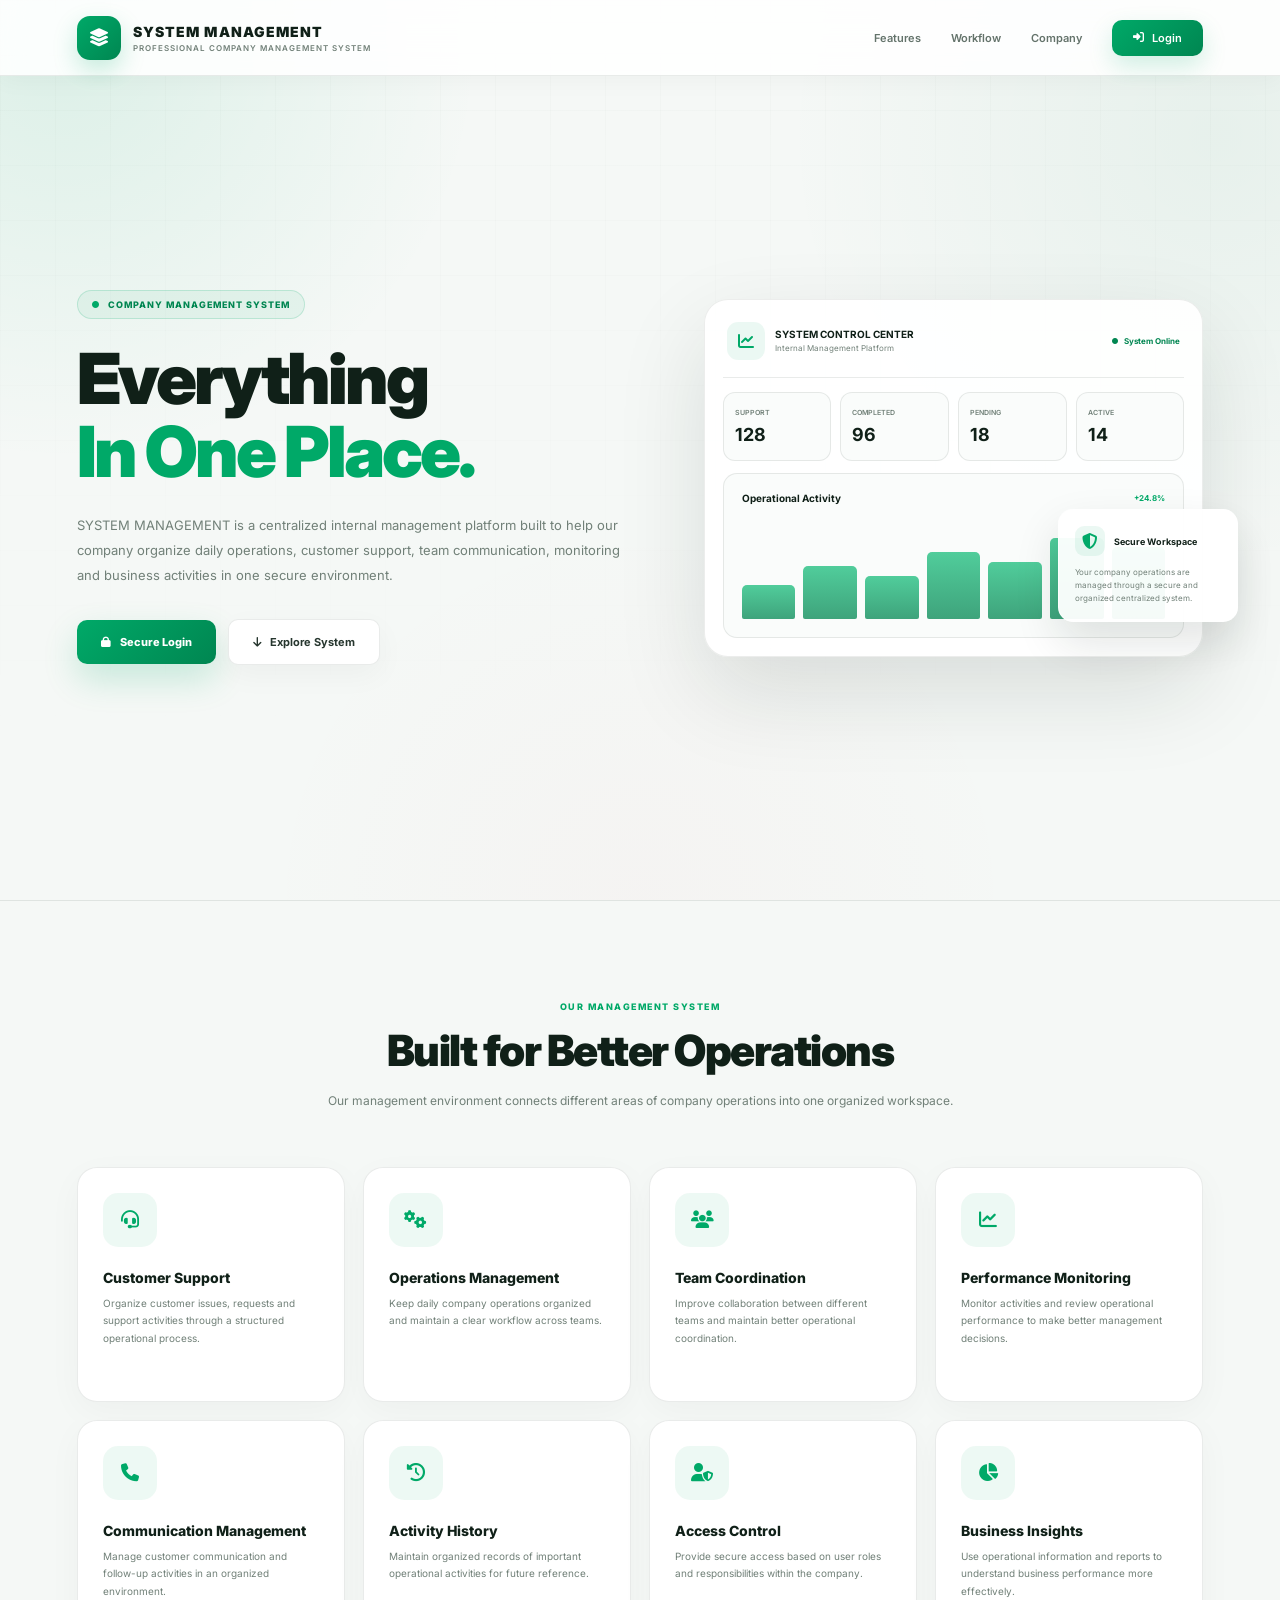
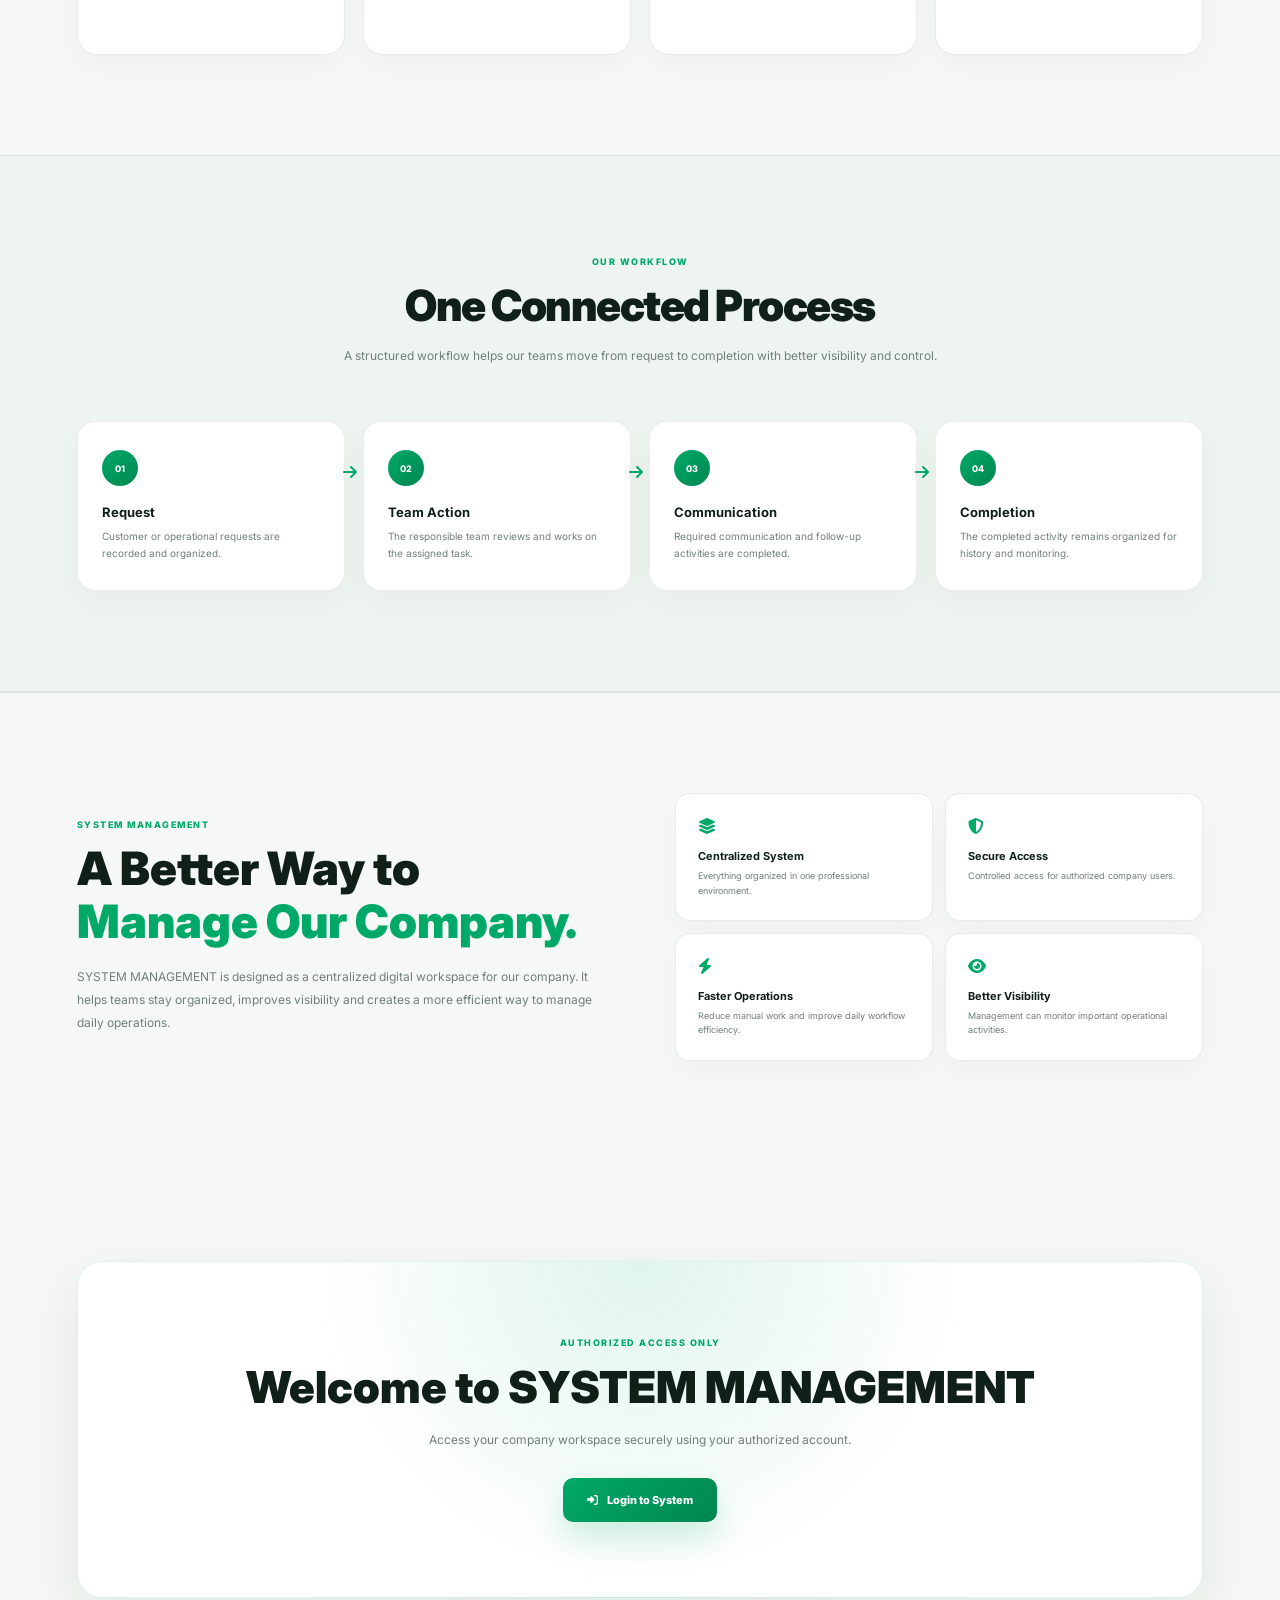
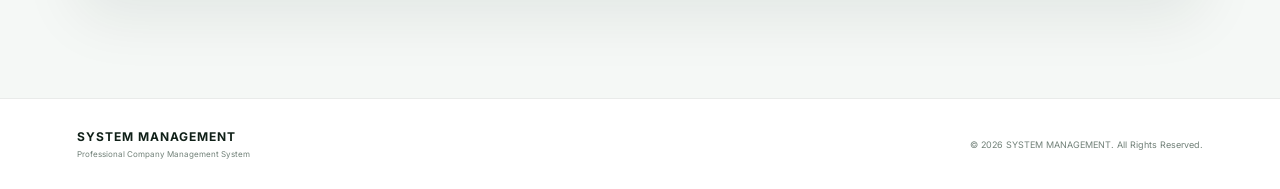
==== commit eda52d48: "Update index.html" ====
--- a/index.html
+++ b/index.html
@@ -12,11 +12,11 @@
 
 <meta
 name="description"
-content="SYSTEM MANAGEMENT - Professional Management Platform"
+content="SYSTEM MANAGEMENT - Professional Company Management System"
 >
 
 <title>
-SYSTEM MANAGEMENT | Professional Management Platform
+SYSTEM MANAGEMENT | Company Management System
 </title>
 
 
@@ -42,7 +42,7 @@
 
 
 <!-- =====================================================
-     ICON LIBRARY
+     FONT AWESOME
 ===================================================== -->
 
 <link
@@ -59,29 +59,39 @@
 
 :root{
 
-    --bg:#050b08;
-
-    --bg2:#08120d;
-
-    --card:#0d1b14;
-
-    --card2:#102219;
-
-    --green:#00c875;
-
-    --green2:#00a85f;
-
-    --green-light:#61f0a8;
-
-    --red:#e63950;
-
-    --white:#f5faf7;
-
-    --text:#d9e5de;
-
-    --muted:#8b9d93;
-
-    --border:rgba(255,255,255,.08);
+    --green:#00a968;
+
+    --green-dark:#008651;
+
+    --green-light:#18bd7b;
+
+    --dark:#102018;
+
+    --text:#26362e;
+
+    --muted:#718078;
+
+    --white:#ffffff;
+
+    --bg:#f5f8f6;
+
+    --border:rgba(16,32,24,.09);
+
+    --shadow:
+
+        0 20px 60px
+
+        rgba(
+
+            16,
+
+            32,
+
+            24,
+
+            .08
+
+        );
 
 }
 
@@ -122,7 +132,7 @@
 
         sans-serif;
 
-    color:var(--white);
+    color:var(--text);
 
     background:var(--bg);
 
@@ -161,37 +171,67 @@
 
     background:
 
-    radial-gradient(
-
-        circle at 10% 10%,
-
-        rgba(0,200,117,.12),
-
-        transparent 30%
-
-    ),
-
-    radial-gradient(
-
-        circle at 90% 20%,
-
-        rgba(0,120,70,.10),
-
-        transparent 30%
-
-    ),
-
-    radial-gradient(
-
-        circle at 50% 100%,
-
-        rgba(230,57,80,.035),
-
-        transparent 35%
-
-    ),
-
-    #050b08;
+        radial-gradient(
+
+            circle at 5% 5%,
+
+            rgba(
+
+                0,
+
+                169,
+
+                104,
+
+                .10
+
+            ),
+
+            transparent 28%
+
+        ),
+
+        radial-gradient(
+
+            circle at 95% 15%,
+
+            rgba(
+
+                0,
+
+                120,
+
+                70,
+
+                .06
+
+            ),
+
+            transparent 30%
+
+        ),
+
+        radial-gradient(
+
+            circle at 50% 100%,
+
+            rgba(
+
+                230,
+
+                57,
+
+                80,
+
+                .025
+
+            ),
+
+            transparent 35%
+
+        ),
+
+        #f5f8f6;
 
 }
 
@@ -204,99 +244,61 @@
 
     inset:0;
 
-    opacity:.28;
+    opacity:.55;
 
     background-image:
 
-    linear-gradient(
-
-        rgba(255,255,255,.025) 1px,
-
-        transparent 1px
-
-    ),
-
-    linear-gradient(
-
-        90deg,
-
-        rgba(255,255,255,.025) 1px,
-
-        transparent 1px
-
-    );
-
-    background-size:
-
-    55px 55px;
+        linear-gradient(
+
+            rgba(
+
+                20,
+
+                50,
+
+                35,
+
+                .035
+
+            ) 1px,
+
+            transparent 1px
+
+        ),
+
+        linear-gradient(
+
+            90deg,
+
+            rgba(
+
+                20,
+
+                50,
+
+                35,
+
+                .035
+
+            ) 1px,
+
+            transparent 1px
+
+        );
+
+    background-size:55px 55px;
 
     mask-image:
 
-    linear-gradient(
-
-        to bottom,
-
-        black,
-
-        transparent 90%
-
-    );
-
-}
-
-
-.glow{
-
-    position:absolute;
-
-    width:500px;
-
-    height:500px;
-
-    border-radius:50%;
-
-    filter:blur(120px);
-
-    pointer-events:none;
-
-}
-
-
-.glow1{
-
-    top:-300px;
-
-    left:-150px;
-
-    background:#00c875;
-
-    opacity:.12;
-
-}
-
-
-.glow2{
-
-    right:-300px;
-
-    top:30%;
-
-    background:#006b3c;
-
-    opacity:.10;
-
-}
-
-
-.glow3{
-
-    bottom:-350px;
-
-    left:35%;
-
-    background:#e63950;
-
-    opacity:.035;
+        linear-gradient(
+
+            to bottom,
+
+            black,
+
+            transparent 90%
+
+        );
 
 }
 
@@ -315,13 +317,13 @@
 
     right:0;
 
-    z-index:999;
+    z-index:1000;
 
     height:76px;
 
     padding:
 
-    0 6%;
+        0 6%;
 
     display:flex;
 
@@ -331,28 +333,50 @@
 
     background:
 
-    rgba(
-
-        5,
-
-        11,
-
-        8,
-
-        .78
-
-    );
+        rgba(
+
+            255,
+
+            255,
+
+            255,
+
+            .88
+
+        );
 
     backdrop-filter:blur(20px);
 
+    -webkit-backdrop-filter:blur(20px);
+
     border-bottom:
 
-    1px solid
-
-    var(--border);
-
-}
-
+        1px solid
+
+        var(--border);
+
+    box-shadow:
+
+        0 5px 25px
+
+        rgba(
+
+            16,
+
+            32,
+
+            24,
+
+            .035
+
+        );
+
+}
+
+
+/* =====================================================
+   LOGO
+===================================================== */
 
 .logo{
 
@@ -379,41 +403,41 @@
 
     border-radius:13px;
 
+    color:#fff;
+
     background:
 
-    linear-gradient(
-
-        135deg,
-
-        var(--green),
-
-        var(--green2)
-
-    );
+        linear-gradient(
+
+            135deg,
+
+            var(--green),
+
+            var(--green-dark)
+
+        );
 
     box-shadow:
 
-    0 10px 30px
-
-    rgba(
-
-        0,
-
-        200,
-
-        117,
-
-        .2
-
-    );
+        0 10px 25px
+
+        rgba(
+
+            0,
+
+            169,
+
+            104,
+
+            .22
+
+        );
 
 }
 
 
 .logo-box i{
 
-    color:white;
-
     font-size:18px;
 
 }
@@ -423,11 +447,13 @@
 
     display:block;
 
+    color:var(--dark);
+
     font-size:14px;
 
     font-weight:900;
 
-    letter-spacing:1.2px;
+    letter-spacing:1.1px;
 
 }
 
@@ -442,25 +468,31 @@
 
     font-size:8px;
 
+    font-weight:600;
+
     letter-spacing:1px;
 
 }
 
 
+/* =====================================================
+   NAV
+===================================================== */
+
 .nav{
 
     display:flex;
 
     align-items:center;
 
-    gap:28px;
+    gap:30px;
 
 }
 
 
 .nav a{
 
-    color:var(--muted);
+    color:#64736b;
 
     font-size:11px;
 
@@ -473,48 +505,56 @@
 
 .nav a:hover{
 
-    color:var(--green-light);
+    color:var(--green);
 
 }
 
 
 .login-btn{
 
+    display:flex;
+
+    align-items:center;
+
+    gap:8px;
+
     padding:
 
-    11px 22px;
+        11px 21px;
 
     border-radius:10px;
 
-    color:white !important;
+    color:#fff !important;
 
     background:
 
-    linear-gradient(
-
-        135deg,
-
-        var(--green),
-
-        var(--green2)
-
-    );
+        linear-gradient(
+
+            135deg,
+
+            var(--green),
+
+            var(--green-dark)
+
+        );
 
     box-shadow:
 
-    0 10px 25px
-
-    rgba(
-
-        0,
-
-        200,
-
-        117,
-
-        .18
-
-    );
+        0 10px 25px
+
+        rgba(
+
+            0,
+
+            169,
+
+            104,
+
+            .18
+
+        );
+
+    transition:.25s;
 
 }
 
@@ -522,6 +562,22 @@
 .login-btn:hover{
 
     transform:translateY(-2px);
+
+    box-shadow:
+
+        0 15px 30px
+
+        rgba(
+
+            0,
+
+            169,
+
+            104,
+
+            .25
+
+        );
 
 }
 
@@ -536,7 +592,9 @@
 
     padding:
 
-    140px 6% 80px;
+        145px 6%
+
+        90px;
 
     display:flex;
 
@@ -557,17 +615,21 @@
 
     grid-template-columns:
 
-    1.05fr
-
-    .95fr;
-
-    gap:80px;
+        1.05fr
+
+        .95fr;
+
+    gap:75px;
 
     align-items:center;
 
 }
 
 
+/* =====================================================
+   HERO CONTENT
+===================================================== */
+
 .badge{
 
     display:inline-flex;
@@ -578,55 +640,57 @@
 
     padding:
 
-    8px 14px;
-
-    margin-bottom:24px;
+        8px 14px;
+
+    margin-bottom:23px;
 
     border:
 
-    1px solid
-
-    rgba(
-
-        0,
-
-        200,
-
-        117,
-
-        .2
-
-    );
+        1px solid
+
+        rgba(
+
+            0,
+
+            169,
+
+            104,
+
+            .18
+
+        );
 
     border-radius:30px;
 
-    color:var(--green-light);
+    color:var(--green-dark);
 
     background:
 
-    rgba(
-
-        0,
-
-        200,
-
-        117,
-
-        .05
-
-    );
+        rgba(
+
+            0,
+
+            169,
+
+            104,
+
+            .06
+
+        );
 
     font-size:9px;
 
     font-weight:800;
 
-    letter-spacing:1.2px;
+    letter-spacing:1px;
 
 }
 
 
 .badge i{
 
+    color:var(--green);
+
     font-size:7px;
 
 }
@@ -634,19 +698,21 @@
 
 .hero h1{
 
+    color:var(--dark);
+
     font-size:
 
-    clamp(
-
-        44px,
-
-        5.5vw,
-
-        75px
-
-    );
-
-    line-height:1.04;
+        clamp(
+
+            42px,
+
+            5.5vw,
+
+            72px
+
+        );
+
+    line-height:1.05;
 
     letter-spacing:-3px;
 
@@ -659,7 +725,7 @@
 
     display:block;
 
-    color:var(--green-light);
+    color:var(--green);
 
 }
 
@@ -683,6 +749,8 @@
 
     display:flex;
 
+    align-items:center;
+
     gap:12px;
 
     margin-top:32px;
@@ -698,27 +766,29 @@
 
     align-items:center;
 
+    justify-content:center;
+
     gap:9px;
 
     padding:
 
-    15px 24px;
+        15px 24px;
 
     border-radius:10px;
 
-    color:white;
+    color:#fff;
 
     background:
 
-    linear-gradient(
-
-        135deg,
-
-        var(--green),
-
-        var(--green2)
-
-    );
+        linear-gradient(
+
+            135deg,
+
+            var(--green),
+
+            var(--green-dark)
+
+        );
 
     font-size:11px;
 
@@ -726,19 +796,19 @@
 
     box-shadow:
 
-    0 15px 35px
-
-    rgba(
-
-        0,
-
-        200,
-
-        117,
-
-        .2
-
-    );
+        0 15px 35px
+
+        rgba(
+
+            0,
+
+            169,
+
+            104,
+
+            .20
+
+        );
 
     transition:.25s;
 
@@ -758,238 +828,247 @@
 
     align-items:center;
 
+    justify-content:center;
+
     gap:9px;
 
     padding:
 
-    15px 24px;
+        15px 24px;
 
     border:
 
-    1px solid
-
-    var(--border);
+        1px solid
+
+        var(--border);
 
     border-radius:10px;
 
     color:var(--text);
 
+    background:#fff;
+
+    font-size:11px;
+
+    font-weight:700;
+
+    box-shadow:
+
+        0 10px 30px
+
+        rgba(
+
+            16,
+
+            32,
+
+            24,
+
+            .04
+
+        );
+
+    transition:.25s;
+
+}
+
+
+.btn-secondary:hover{
+
+    color:var(--green);
+
+    border-color:
+
+        rgba(
+
+            0,
+
+            169,
+
+            104,
+
+            .25
+
+        );
+
+    transform:translateY(-2px);
+
+}
+
+
+/* =====================================================
+   HERO VISUAL
+===================================================== */
+
+.dashboard-preview{
+
+    position:relative;
+
+}
+
+
+.dashboard-card{
+
+    padding:18px;
+
+    border:
+
+        1px solid
+
+        rgba(
+
+            16,
+
+            32,
+
+            24,
+
+            .08
+
+        );
+
+    border-radius:24px;
+
     background:
 
-    rgba(
-
-        255,
-
-        255,
-
-        255,
-
-        .025
-
-    );
-
-    font-size:11px;
+        rgba(
+
+            255,
+
+            255,
+
+            255,
+
+            .92
+
+        );
+
+    box-shadow:
+
+        0 35px 90px
+
+        rgba(
+
+            16,
+
+            32,
+
+            24,
+
+            .12
+
+        );
+
+}
+
+
+.preview-top{
+
+    display:flex;
+
+    align-items:center;
+
+    justify-content:space-between;
+
+    padding:
+
+        4px 4px 17px;
+
+    border-bottom:
+
+        1px solid
+
+        var(--border);
+
+}
+
+
+.preview-brand{
+
+    display:flex;
+
+    align-items:center;
+
+    gap:10px;
+
+}
+
+
+.preview-icon{
+
+    width:38px;
+
+    height:38px;
+
+    display:flex;
+
+    align-items:center;
+
+    justify-content:center;
+
+    border-radius:11px;
+
+    color:var(--green);
+
+    background:
+
+        rgba(
+
+            0,
+
+            169,
+
+            104,
+
+            .08
+
+        );
+
+}
+
+
+.preview-brand strong{
+
+    display:block;
+
+    color:var(--dark);
+
+    font-size:10px;
+
+}
+
+
+.preview-brand span{
+
+    display:block;
+
+    margin-top:3px;
+
+    color:var(--muted);
+
+    font-size:8px;
+
+}
+
+
+.system-status{
+
+    display:flex;
+
+    align-items:center;
+
+    gap:6px;
+
+    color:var(--green-dark);
+
+    font-size:8px;
 
     font-weight:700;
 
-    transition:.25s;
-
-}
-
-
-.btn-secondary:hover{
-
-    color:var(--green-light);
-
-    border-color:
-
-    rgba(
-
-        0,
-
-        200,
-
-        117,
-
-        .3
-
-    );
-
-}
-
-
-/* =====================================================
-   DASHBOARD PREVIEW
-===================================================== */
-
-.preview{
-
-    padding:18px;
-
-    border:
-
-    1px solid
-
-    var(--border);
-
-    border-radius:24px;
-
-    background:
-
-    linear-gradient(
-
-        145deg,
-
-        rgba(
-
-            20,
-
-            40,
-
-            30,
-
-            .9
-
-        ),
-
-        rgba(
-
-            7,
-
-            16,
-
-            11,
-
-            .96
-
-        )
-
-    );
-
-    box-shadow:
-
-    0 35px 100px
-
-    rgba(
-
-        0,
-
-        0,
-
-        0,
-
-        .35
-
-    );
-
-}
-
-
-.preview-top{
-
-    display:flex;
-
-    align-items:center;
-
-    justify-content:space-between;
-
-    padding:
-
-    5px 5px 17px;
-
-    border-bottom:
-
-    1px solid
-
-    var(--border);
-
-}
-
-
-.preview-brand{
-
-    display:flex;
-
-    align-items:center;
-
-    gap:10px;
-
-}
-
-
-.preview-icon{
-
-    width:36px;
-
-    height:36px;
-
-    display:flex;
-
-    align-items:center;
-
-    justify-content:center;
-
-    border-radius:10px;
-
-    color:var(--green-light);
-
-    background:
-
-    rgba(
-
-        0,
-
-        200,
-
-        117,
-
-        .1
-
-    );
-
-}
-
-
-.preview-brand strong{
-
-    display:block;
-
-    font-size:10px;
-
-}
-
-
-.preview-brand span{
-
-    display:block;
-
-    margin-top:3px;
-
-    color:var(--muted);
-
-    font-size:8px;
-
-}
-
-
-.online{
-
-    display:flex;
-
-    align-items:center;
-
-    gap:6px;
-
-    color:var(--green-light);
-
-    font-size:8px;
-
-    font-weight:700;
-
-}
-
-
-.online i{
+}
+
+
+.system-status i{
 
     font-size:6px;
 
@@ -1000,19 +1079,19 @@
    PREVIEW STATS
 ===================================================== */
 
-.stats{
+.preview-stats{
 
     display:grid;
 
     grid-template-columns:
 
-    repeat(
-
-        4,
-
-        1fr
-
-    );
+        repeat(
+
+            4,
+
+            1fr
+
+        );
 
     gap:9px;
 
@@ -1021,202 +1100,349 @@
 }
 
 
-.stat{
+.preview-stat{
 
     padding:
 
-    15px 12px;
+        15px 11px;
 
     border:
 
-    1px solid
-
-    var(--border);
+        1px solid
+
+        var(--border);
 
     border-radius:12px;
 
+    background:#fafcfb;
+
+}
+
+
+.preview-stat small{
+
+    display:block;
+
+    margin-bottom:7px;
+
+    color:var(--muted);
+
+    font-size:7px;
+
+    font-weight:600;
+
+}
+
+
+.preview-stat strong{
+
+    color:var(--dark);
+
+    font-size:18px;
+
+}
+
+
+/* =====================================================
+   PREVIEW ACTIVITY
+===================================================== */
+
+.activity{
+
+    margin-top:12px;
+
+    padding:18px;
+
+    border:
+
+        1px solid
+
+        var(--border);
+
+    border-radius:14px;
+
+    background:#fafcfb;
+
+}
+
+
+.activity-head{
+
+    display:flex;
+
+    align-items:center;
+
+    justify-content:space-between;
+
+    margin-bottom:20px;
+
+}
+
+
+.activity-head strong{
+
+    color:var(--dark);
+
+    font-size:10px;
+
+}
+
+
+.activity-head span{
+
+    color:var(--green);
+
+    font-size:8px;
+
+    font-weight:700;
+
+}
+
+
+.activity-bars{
+
+    height:95px;
+
+    display:flex;
+
+    align-items:flex-end;
+
+    gap:8px;
+
+}
+
+
+.activity-bar{
+
+    flex:1;
+
+    border-radius:
+
+        5px 5px 2px 2px;
+
     background:
 
-    rgba(
-
-        255,
-
-        255,
-
-        255,
-
-        .025
-
-    );
-
-}
-
-
-.stat small{
-
-    display:block;
-
-    margin-bottom:7px;
+        linear-gradient(
+
+            to top,
+
+            var(--green-dark),
+
+            var(--green-light)
+
+        );
+
+    opacity:.75;
+
+}
+
+
+.activity-bar:nth-child(1){
+
+    height:35%;
+
+}
+
+
+.activity-bar:nth-child(2){
+
+    height:55%;
+
+}
+
+
+.activity-bar:nth-child(3){
+
+    height:45%;
+
+}
+
+
+.activity-bar:nth-child(4){
+
+    height:70%;
+
+}
+
+
+.activity-bar:nth-child(5){
+
+    height:60%;
+
+}
+
+
+.activity-bar:nth-child(6){
+
+    height:85%;
+
+}
+
+
+.activity-bar:nth-child(7){
+
+    height:75%;
+
+}
+
+
+/* =====================================================
+   FLOATING INFO
+===================================================== */
+
+.floating-card{
+
+    position:absolute;
+
+    right:-35px;
+
+    bottom:35px;
+
+    width:180px;
+
+    padding:16px;
+
+    border:
+
+        1px solid
+
+        rgba(
+
+            255,
+
+            255,
+
+            255,
+
+            .8
+
+        );
+
+    border-radius:15px;
+
+    background:
+
+        rgba(
+
+            255,
+
+            255,
+
+            255,
+
+            .95
+
+        );
+
+    box-shadow:
+
+        0 20px 45px
+
+        rgba(
+
+            16,
+
+            32,
+
+            24,
+
+            .12
+
+        );
+
+    animation:
+
+        floating 4s ease-in-out
+
+        infinite;
+
+}
+
+
+@keyframes floating{
+
+    0%,
+    100%{
+
+        transform:
+
+            translateY(0);
+
+    }
+
+    50%{
+
+        transform:
+
+            translateY(-8px);
+
+    }
+
+}
+
+
+.floating-top{
+
+    display:flex;
+
+    align-items:center;
+
+    gap:9px;
+
+}
+
+
+.floating-icon{
+
+    width:30px;
+
+    height:30px;
+
+    display:flex;
+
+    align-items:center;
+
+    justify-content:center;
+
+    border-radius:9px;
+
+    color:var(--green);
+
+    background:
+
+        rgba(
+
+            0,
+
+            169,
+
+            104,
+
+            .08
+
+        );
+
+}
+
+
+.floating-card strong{
+
+    color:var(--dark);
+
+    font-size:9px;
+
+}
+
+
+.floating-card p{
+
+    margin-top:10px;
 
     color:var(--muted);
 
-    font-size:7px;
-
-}
-
-
-.stat strong{
-
-    font-size:18px;
-
-}
-
-
-/* =====================================================
-   PREVIEW GRAPH
-===================================================== */
-
-.graph{
-
-    margin-top:12px;
-
-    padding:18px;
-
-    border:
-
-    1px solid
-
-    var(--border);
-
-    border-radius:14px;
-
-    background:
-
-    rgba(
-
-        255,
-
-        255,
-
-        255,
-
-        .02
-
-    );
-
-}
-
-
-.graph-head{
-
-    display:flex;
-
-    justify-content:space-between;
-
-    margin-bottom:20px;
-
-}
-
-
-.graph-head strong{
-
-    font-size:10px;
-
-}
-
-
-.graph-head span{
-
-    color:var(--green-light);
-
     font-size:8px;
 
-}
-
-
-.bars{
-
-    height:90px;
-
-    display:flex;
-
-    align-items:end;
-
-    gap:8px;
-
-}
-
-
-.bar{
-
-    flex:1;
-
-    border-radius:
-
-    5px 5px 2px 2px;
-
-    background:
-
-    linear-gradient(
-
-        to top,
-
-        var(--green2),
-
-        var(--green-light)
-
-    );
-
-    opacity:.75;
-
-}
-
-
-.bar:nth-child(1){
-
-    height:35%;
-
-}
-
-
-.bar:nth-child(2){
-
-    height:55%;
-
-}
-
-
-.bar:nth-child(3){
-
-    height:45%;
-
-}
-
-
-.bar:nth-child(4){
-
-    height:70%;
-
-}
-
-
-.bar:nth-child(5){
-
-    height:60%;
-
-}
-
-
-.bar:nth-child(6){
-
-    height:85%;
-
-}
-
-
-.bar:nth-child(7){
-
-    height:75%;
+    line-height:1.6;
 
 }
 
@@ -1229,13 +1455,13 @@
 
     padding:
 
-    100px 6%;
+        100px 6%;
 
     border-top:
 
-    1px solid
-
-    var(--border);
+        1px solid
+
+        var(--border);
 
 }
 
@@ -1249,24 +1475,24 @@
 }
 
 
-.heading{
+.section-heading{
 
     max-width:650px;
 
     margin:
 
-    0 auto 55px;
+        0 auto 55px;
 
     text-align:center;
 
 }
 
 
-.label{
+.section-label{
 
     margin-bottom:12px;
 
-    color:var(--green-light);
+    color:var(--green);
 
     font-size:9px;
 
@@ -1277,19 +1503,21 @@
 }
 
 
-.heading h2{
+.section-heading h2{
+
+    color:var(--dark);
 
     font-size:
 
-    clamp(
-
-        28px,
-
-        4vw,
-
-        43px
-
-    );
+        clamp(
+
+            28px,
+
+            4vw,
+
+            43px
+
+        );
 
     font-weight:900;
 
@@ -1298,7 +1526,7 @@
 }
 
 
-.heading p{
+.section-heading p{
 
     margin-top:14px;
 
@@ -1312,777 +1540,520 @@
 
 
 /* =====================================================
-   MODULE GRID
+   FEATURE CARDS
 ===================================================== */
 
-.module-grid{
+.feature-grid{
 
     display:grid;
 
     grid-template-columns:
 
-    repeat(
-
-        4,
+        repeat(
+
+            4,
+
+            1fr
+
+        );
+
+    gap:18px;
+
+}
+
+
+.feature-card{
+
+    position:relative;
+
+    min-height:235px;
+
+    padding:25px;
+
+    overflow:hidden;
+
+    border:
+
+        1px solid
+
+        var(--border);
+
+    border-radius:20px;
+
+    background:#fff;
+
+    box-shadow:
+
+        0 10px 35px
+
+        rgba(
+
+            16,
+
+            32,
+
+            24,
+
+            .035
+
+        );
+
+    transition:
+
+        .35s
+
+        cubic-bezier(
+
+            .22,
+
+            1,
+
+            .36,
+
+            1
+
+        );
+
+}
+
+
+.feature-card:hover{
+
+    transform:
+
+        translateY(
+
+            -8px
+
+        );
+
+    border-color:
+
+        rgba(
+
+            0,
+
+            169,
+
+            104,
+
+            .20
+
+        );
+
+    box-shadow:
+
+        var(--shadow);
+
+}
+
+
+.feature-icon{
+
+    width:54px;
+
+    height:54px;
+
+    display:flex;
+
+    align-items:center;
+
+    justify-content:center;
+
+    border-radius:15px;
+
+    color:var(--green);
+
+    background:
+
+        rgba(
+
+            0,
+
+            169,
+
+            104,
+
+            .07
+
+        );
+
+    font-size:18px;
+
+    transition:.3s;
+
+}
+
+
+.feature-card:hover
+.feature-icon{
+
+    color:#fff;
+
+    background:
+
+        linear-gradient(
+
+            135deg,
+
+            var(--green),
+
+            var(--green-dark)
+
+        );
+
+    transform:
+
+        rotate(
+
+            -5deg
+
+        );
+
+}
+
+
+.feature-card h3{
+
+    margin-top:22px;
+
+    color:var(--dark);
+
+    font-size:14px;
+
+    font-weight:800;
+
+}
+
+
+.feature-card p{
+
+    margin-top:9px;
+
+    color:var(--muted);
+
+    font-size:10px;
+
+    line-height:1.75;
+
+}
+
+
+/* =====================================================
+   WORKFLOW SECTION
+===================================================== */
+
+.workflow-section{
+
+    padding:
+
+        100px 6%;
+
+    background:
+
+        #eef5f1;
+
+    border-top:
+
+        1px solid
+
+        var(--border);
+
+    border-bottom:
+
+        1px solid
+
+        var(--border);
+
+}
+
+
+.workflow-grid{
+
+    display:grid;
+
+    grid-template-columns:
+
+        repeat(
+
+            4,
+
+            1fr
+
+        );
+
+    gap:18px;
+
+}
+
+
+.workflow-card{
+
+    position:relative;
+
+    padding:28px 24px;
+
+    border:
+
+        1px solid
+
+        rgba(
+
+            16,
+
+            32,
+
+            24,
+
+            .08
+
+        );
+
+    border-radius:18px;
+
+    background:#fff;
+
+    box-shadow:
+
+        0 10px 35px
+
+        rgba(
+
+            16,
+
+            32,
+
+            24,
+
+            .035
+
+        );
+
+}
+
+
+.workflow-number{
+
+    width:36px;
+
+    height:36px;
+
+    display:flex;
+
+    align-items:center;
+
+    justify-content:center;
+
+    margin-bottom:18px;
+
+    border-radius:50%;
+
+    color:#fff;
+
+    background:
+
+        linear-gradient(
+
+            135deg,
+
+            var(--green),
+
+            var(--green-dark)
+
+        );
+
+    font-size:9px;
+
+    font-weight:800;
+
+}
+
+
+.workflow-card h3{
+
+    color:var(--dark);
+
+    font-size:13px;
+
+}
+
+
+.workflow-card p{
+
+    margin-top:8px;
+
+    color:var(--muted);
+
+    font-size:10px;
+
+    line-height:1.7;
+
+}
+
+
+.workflow-arrow{
+
+    position:absolute;
+
+    top:40px;
+
+    right:-13px;
+
+    z-index:5;
+
+    color:var(--green);
+
+}
+
+
+/* =====================================================
+   COMPANY SECTION
+===================================================== */
+
+.company-grid{
+
+    display:grid;
+
+    grid-template-columns:
 
         1fr
 
-    );
-
-    gap:18px;
-
-}
-
-
-.module-card{
-
-    position:relative;
-
-    min-height:260px;
-
-    padding:24px;
-
-    display:flex;
-
-    flex-direction:column;
-
-    justify-content:space-between;
-
-    overflow:hidden;
+        1fr;
+
+    gap:70px;
+
+    align-items:center;
+
+}
+
+
+.company-content .section-label{
+
+    text-align:left;
+
+}
+
+
+.company-content h2{
+
+    color:var(--dark);
+
+    font-size:
+
+        clamp(
+
+            30px,
+
+            4vw,
+
+            46px
+
+        );
+
+    line-height:1.15;
+
+    font-weight:900;
+
+}
+
+
+.company-content h2 span{
+
+    color:var(--green);
+
+}
+
+
+.company-content p{
+
+    max-width:560px;
+
+    margin-top:18px;
+
+    color:var(--muted);
+
+    font-size:12px;
+
+    line-height:1.9;
+
+}
+
+
+.company-list{
+
+    display:grid;
+
+    grid-template-columns:
+
+        repeat(
+
+            2,
+
+            1fr
+
+        );
+
+    gap:12px;
+
+}
+
+
+.company-item{
+
+    padding:22px;
 
     border:
 
-    1px solid
-
-    var(--border);
-
-    border-radius:20px;
-
-    background:
-
-    linear-gradient(
-
-        145deg,
+        1px solid
+
+        var(--border);
+
+    border-radius:15px;
+
+    background:#fff;
+
+    box-shadow:
+
+        0 10px 30px
 
         rgba(
 
-            18,
-
-            38,
-
-            27,
-
-            .9
-
-        ),
-
-        rgba(
-
-            8,
-
-            18,
-
-            12,
-
-            .96
-
-        )
-
-    );
-
-    transition:
-
-    .35s
-
-    cubic-bezier(
-
-        .22,
-
-        1,
-
-        .36,
-
-        1
-
-    );
-
-}
-
-
-.module-card::before{
-
-    content:"";
-
-    position:absolute;
-
-    width:220px;
-
-    height:220px;
-
-    top:-120px;
-
-    right:-90px;
-
-    border-radius:50%;
-
-    background:
-
-    radial-gradient(
-
-        circle,
-
-        rgba(
-
-            0,
-
-            200,
-
-            117,
-
-            .22
-
-        ),
-
-        transparent 70%
-
-    );
-
-    transition:.4s;
-
-}
-
-
-.module-card::after{
-
-    content:"";
-
-    position:absolute;
-
-    left:20px;
-
-    right:20px;
-
-    bottom:0;
-
-    height:2px;
-
-    opacity:0;
-
-    background:
-
-    linear-gradient(
-
-        90deg,
-
-        transparent,
-
-        var(--green),
-
-        transparent
-
-    );
-
-    transition:.35s;
-
-}
-
-
-.module-card:hover{
-
-    transform:
-
-    translateY(
-
-        -9px
-
-    );
-
-    border-color:
-
-    rgba(
-
-        0,
-
-        200,
-
-        117,
-
-        .3
-
-    );
-
-    box-shadow:
-
-    0 25px 65px
-
-    rgba(
-
-        0,
-
-        0,
-
-        0,
-
-        .35
-
-    );
-
-}
-
-
-.module-card:hover::before{
-
-    transform:scale(1.5);
-
-}
-
-
-.module-card:hover::after{
-
-    opacity:1;
-
-}
-
-
-.module-top{
-
-    position:relative;
-
-    z-index:2;
-
-    display:flex;
-
-    justify-content:space-between;
-
-    align-items:flex-start;
-
-}
-
-
-.module-icon{
-
-    width:55px;
-
-    height:55px;
-
-    display:flex;
-
-    align-items:center;
-
-    justify-content:center;
-
-    border:
-
-    1px solid
-
-    rgba(
-
-        0,
-
-        200,
-
-        117,
-
-        .2
-
-    );
-
-    border-radius:15px;
-
-    color:var(--green-light);
-
-    background:
-
-    rgba(
-
-        0,
-
-        200,
-
-        117,
-
-        .08
-
-    );
-
-    font-size:18px;
-
-    transition:.35s;
-
-}
-
-
-.module-card:hover
-.module-icon{
-
-    transform:
-
-    rotate(
-
-        -5deg
-
-    )
-
-    translateY(
-
-        -3px
-
-    );
-
-    background:
-
-    rgba(
-
-        0,
-
-        200,
-
-        117,
-
-        .18
-
-    );
-
-}
-
-
-.module-number{
-
-    color:
-
-    rgba(
-
-        255,
-
-        255,
-
-        255,
-
-        .2
-
-    );
-
-    font-size:10px;
-
-    font-weight:800;
-
-}
-
-
-.module-content{
-
-    position:relative;
-
-    z-index:2;
-
-    margin-top:22px;
-
-}
-
-
-.module-content h3{
-
-    margin-bottom:9px;
-
-    font-size:14px;
-
-    font-weight:800;
-
-}
-
-
-.module-content p{
-
-    color:var(--muted);
-
-    font-size:10px;
-
-    line-height:1.75;
-
-}
-
-
-.module-footer{
-
-    position:relative;
-
-    z-index:2;
-
-    display:flex;
-
-    align-items:center;
-
-    justify-content:space-between;
-
-    padding-top:15px;
-
-    margin-top:20px;
-
-    border-top:
-
-    1px solid
-
-    rgba(
-
-        255,
-
-        255,
-
-        255,
-
-        .06
-
-    );
-
-}
-
-
-.module-link{
-
-    display:flex;
-
-    align-items:center;
-
-    gap:7px;
-
-    color:var(--green-light);
-
-    font-size:9px;
-
-    font-weight:800;
-
-}
-
-
-.module-link i{
-
-    transition:.3s;
-
-}
-
-
-.module-card:hover
-.module-link i{
-
-    transform:
-
-    translateX(
-
-        4px
-
-    );
-
-}
-
-
-.module-status{
-
-    display:flex;
-
-    align-items:center;
-
-    gap:5px;
-
-    color:var(--muted);
-
-    font-size:7px;
-
-}
-
-
-.module-status i{
+            16,
+
+            32,
+
+            24,
+
+            .035
+
+        );
+
+}
+
+
+.company-item i{
 
     color:var(--green);
 
-    font-size:6px;
-
-}
-
-
-/* =====================================================
-   WORKFLOW
-===================================================== */
-
-.workflow{
-
-    padding:
-
-    100px 6%;
-
-    background:
-
-    rgba(
-
-        5,
-
-        14,
-
-        9,
-
-        .7
-
-    );
-
-    border-top:
-
-    1px solid
-
-    var(--border);
-
-}
-
-
-.workflow-grid{
-
-    display:grid;
-
-    grid-template-columns:
-
-    repeat(
-
-        4,
-
-        1fr
-
-    );
-
-    gap:18px;
-
-}
-
-
-.step{
-
-    position:relative;
-
-    padding:28px 24px;
-
-    border:
-
-    1px solid
-
-    var(--border);
-
-    border-radius:18px;
-
-    background:
-
-    rgba(
-
-        255,
-
-        255,
-
-        255,
-
-        .02
-
-    );
-
-}
-
-
-.step-number{
-
-    width:35px;
-
-    height:35px;
-
-    display:flex;
-
-    align-items:center;
-
-    justify-content:center;
-
-    margin-bottom:18px;
-
-    border-radius:50%;
-
-    color:white;
-
-    background:
-
-    linear-gradient(
-
-        135deg,
-
-        var(--green),
-
-        var(--green2)
-
-    );
-
-    font-size:9px;
-
-    font-weight:800;
-
-}
-
-
-.step h3{
-
-    margin-bottom:8px;
-
-    font-size:13px;
-
-}
-
-
-.step p{
-
-    color:var(--muted);
-
-    font-size:10px;
-
-    line-height:1.7;
-
-}
-
-
-.step-arrow{
-
-    position:absolute;
-
-    top:38px;
-
-    right:-13px;
-
-    color:var(--green);
-
-    z-index:5;
-
-}
-
-
-/* =====================================================
-   WHY
-===================================================== */
-
-.why-grid{
-
-    display:grid;
-
-    grid-template-columns:
-
-    1fr 1fr;
-
-    gap:70px;
-
-    align-items:center;
-
-}
-
-
-.why-title h2{
-
-    font-size:
-
-    clamp(
-
-        30px,
-
-        4vw,
-
-        46px
-
-    );
-
-    line-height:1.15;
-
-    font-weight:900;
-
-}
-
-
-.why-title h2 span{
-
-    color:var(--green-light);
-
-}
-
-
-.why-title p{
-
-    max-width:560px;
-
-    margin-top:18px;
-
-    color:var(--muted);
-
-    font-size:12px;
-
-    line-height:1.9;
-
-}
-
-
-.benefits{
-
-    display:grid;
-
-    grid-template-columns:
-
-    repeat(
-
-        2,
-
-        1fr
-
-    );
-
-    gap:12px;
-
-}
-
-
-.benefit{
-
-    padding:22px;
-
-    border:
-
-    1px solid
-
-    var(--border);
-
-    border-radius:15px;
-
-    background:
-
-    rgba(
-
-        255,
-
-        255,
-
-        255,
-
-        .025
-
-    );
-
-}
-
-
-.benefit i{
-
-    margin-bottom:14px;
-
-    color:var(--green-light);
-
-}
-
-
-.benefit strong{
+    font-size:16px;
+
+}
+
+
+.company-item strong{
 
     display:block;
 
+    margin-top:13px;
+
+    color:var(--dark);
+
     font-size:11px;
 
 }
 
 
-.benefit span{
+.company-item span{
 
     display:block;
 
@@ -2105,87 +2076,87 @@
 
     padding:
 
-    100px 6%;
+        100px 6%;
 
 }
 
 
 .cta-box{
 
+    position:relative;
+
+    overflow:hidden;
+
     padding:
 
-    75px 30px;
+        75px 30px;
 
     text-align:center;
 
     border:
 
-    1px solid
-
-    rgba(
-
-        0,
-
-        200,
-
-        117,
-
-        .18
-
-    );
+        1px solid
+
+        rgba(
+
+            0,
+
+            169,
+
+            104,
+
+            .14
+
+        );
 
     border-radius:25px;
 
     background:
 
-    radial-gradient(
-
-        circle at 50% 0%,
-
-        rgba(
-
-            0,
-
-            200,
-
-            117,
-
-            .13
+        radial-gradient(
+
+            circle at 50% 0%,
+
+            rgba(
+
+                0,
+
+                169,
+
+                104,
+
+                .12
+
+            ),
+
+            transparent 50%
 
         ),
 
-        transparent 50%
-
-    ),
-
-    rgba(
-
-        12,
-
-        29,
-
-        20,
-
-        .8
-
-    );
+        #ffffff;
+
+    box-shadow:
+
+        var(--shadow);
 
 }
 
 
 .cta-box h2{
 
+    color:var(--dark);
+
     font-size:
 
-    clamp(
-
-        28px,
-
-        4vw,
-
-        44px
-
-    );
+        clamp(
+
+            28px,
+
+            4vw,
+
+            44px
+
+        );
 
     font-weight:900;
 
@@ -2198,7 +2169,7 @@
 
     margin:
 
-    15px auto 28px;
+        15px auto 28px;
 
     color:var(--muted);
 
@@ -2217,15 +2188,15 @@
 
     padding:
 
-    30px 6%;
+        30px 6%;
 
     border-top:
 
-    1px solid
-
-    var(--border);
-
-    background:#030805;
+        1px solid
+
+        var(--border);
+
+    background:#fff;
 
 }
 
@@ -2248,6 +2219,8 @@
 .footer strong{
 
     display:block;
+
+    color:var(--dark);
 
     font-size:12px;
 
@@ -2320,7 +2293,7 @@
     }
 
 
-    .preview{
+    .dashboard-card{
 
         max-width:650px;
 
@@ -2329,17 +2302,24 @@
     }
 
 
-    .module-grid{
+    .floating-card{
+
+        right:10px;
+
+    }
+
+
+    .feature-grid{
 
         grid-template-columns:
 
-        repeat(
-
-            2,
-
-            1fr
-
-        );
+            repeat(
+
+                2,
+
+                1fr
+
+            );
 
     }
 
@@ -2348,25 +2328,25 @@
 
         grid-template-columns:
 
-        repeat(
-
-            2,
-
-            1fr
-
-        );
+            repeat(
+
+                2,
+
+                1fr
+
+            );
 
     }
 
 
-    .step-arrow{
+    .workflow-arrow{
 
         display:none;
 
     }
 
 
-    .why-grid{
+    .company-grid{
 
         grid-template-columns:1fr;
 
@@ -2391,7 +2371,7 @@
 
         padding:
 
-        0 18px;
+            0 18px;
 
     }
 
@@ -2415,6 +2395,13 @@
     .logo-text span{
 
         display:none;
+
+    }
+
+
+    .nav{
+
+        gap:10px;
 
     }
 
@@ -2428,11 +2415,22 @@
     }
 
 
+    .login-btn{
+
+        padding:
+
+            10px 15px;
+
+        font-size:9px;
+
+    }
+
+
     .hero{
 
         padding:
 
-        110px 20px 70px;
+            110px 20px 70px;
 
     }
 
@@ -2465,12 +2463,10 @@
 
         width:100%;
 
-        justify-content:center;
-
     }
 
 
-    .preview{
+    .dashboard-card{
 
         padding:13px;
 
@@ -2479,54 +2475,64 @@
     }
 
 
-    .stats{
+    .preview-stats{
 
         grid-template-columns:
 
-        repeat(
-
-            2,
-
-            1fr
-
-        );
+            repeat(
+
+                2,
+
+                1fr
+
+            );
 
     }
 
 
+    .floating-card{
+
+        position:relative;
+
+        right:auto;
+
+        bottom:auto;
+
+        width:100%;
+
+        margin-top:12px;
+
+        animation:none;
+
+    }
+
+
     .section,
-    .workflow,
+    .workflow-section,
     .cta{
 
         padding:
 
-        75px 20px;
+            75px 20px;
 
     }
 
 
-    .module-grid{
+    .feature-grid{
 
         grid-template-columns:1fr;
 
     }
 
 
-    .module-card{
-
-        min-height:245px;
+    .workflow-grid{
+
+        grid-template-columns:1fr;
 
     }
 
 
-    .workflow-grid{
-
-        grid-template-columns:1fr;
-
-    }
-
-
-    .benefits{
+    .company-list{
 
         grid-template-columns:1fr;
 
@@ -2557,15 +2563,7 @@
      BACKGROUND
 ===================================================== -->
 
-<div class="background">
-
-    <div class="glow glow1"></div>
-
-    <div class="glow glow2"></div>
-
-    <div class="glow glow3"></div>
-
-</div>
+<div class="background"></div>
 
 
 <!-- =====================================================
@@ -2595,7 +2593,7 @@
 </strong>
 
 <span>
-PROFESSIONAL MANAGEMENT PLATFORM
+PROFESSIONAL COMPANY MANAGEMENT SYSTEM
 </span>
 
 </div>
@@ -2604,12 +2602,11 @@
 </a>
 
 
-
 <nav class="nav">
 
 
-<a href="#modules">
-Modules
+<a href="#features">
+Features
 </a>
 
 
@@ -2618,8 +2615,8 @@
 </a>
 
 
-<a href="#about">
-About
+<a href="#company">
+Company
 </a>
 
 
@@ -2630,8 +2627,6 @@
 
 <i class="fa-solid fa-right-to-bracket"></i>
 
-&nbsp;
-
 Login
 
 </a>
@@ -2661,17 +2656,18 @@
 
 <i class="fa-solid fa-circle"></i>
 
-PROFESSIONAL MANAGEMENT PLATFORM
+COMPANY MANAGEMENT SYSTEM
 
 </div>
 
 
 <h1>
 
-Manage Your Business.
+Everything
 
 <span>
-Control Your Operations.
+In One Place.
+
 </span>
 
 </h1>
@@ -2679,11 +2675,11 @@
 
 <p class="hero-text">
 
-SYSTEM MANAGEMENT is a centralized professional
-platform designed to manage support operations,
-customer communication, team activities, monitoring,
-users and complete operational history from one
-organized system.
+SYSTEM MANAGEMENT is a centralized internal
+management platform built to help our company
+organize daily operations, customer support,
+team communication, monitoring and business
+activities in one secure environment.
 
 </p>
 
@@ -2696,21 +2692,21 @@
 class="btn-primary"
 >
 
-<i class="fa-solid fa-arrow-right-to-bracket"></i>
-
-Login to System
+<i class="fa-solid fa-lock"></i>
+
+Secure Login
 
 </a>
 
 
 <a
-href="#modules"
+href="#features"
 class="btn-secondary"
 >
 
-<i class="fa-solid fa-grid-2"></i>
-
-Explore Platform
+<i class="fa-solid fa-arrow-down"></i>
+
+Explore System
 
 </a>
 
@@ -2722,9 +2718,14 @@
 
 
 
-<!-- PREVIEW -->
-
-<div class="preview">
+<!-- =================================================
+     SYSTEM PREVIEW
+================================================= -->
+
+<div class="dashboard-preview">
+
+
+<div class="dashboard-card">
 
 
 <div class="preview-top">
@@ -2747,7 +2748,7 @@
 </strong>
 
 <span>
-Management Dashboard
+Internal Management Platform
 </span>
 
 </div>
@@ -2756,7 +2757,7 @@
 </div>
 
 
-<div class="online">
+<div class="system-status">
 
 <i class="fa-solid fa-circle"></i>
 
@@ -2769,10 +2770,10 @@
 
 
 
-<div class="stats">
-
-
-<div class="stat">
+<div class="preview-stats">
+
+
+<div class="preview-stat">
 
 <small>
 SUPPORT
@@ -2785,7 +2786,7 @@
 </div>
 
 
-<div class="stat">
+<div class="preview-stat">
 
 <small>
 COMPLETED
@@ -2798,7 +2799,7 @@
 </div>
 
 
-<div class="stat">
+<div class="preview-stat">
 
 <small>
 PENDING
@@ -2811,10 +2812,10 @@
 </div>
 
 
-<div class="stat">
+<div class="preview-stat">
 
 <small>
-CALLS
+ACTIVE
 </small>
 
 <strong>
@@ -2828,10 +2829,10 @@
 
 
 
-<div class="graph">
-
-
-<div class="graph-head">
+<div class="activity">
+
+
+<div class="activity-head">
 
 <strong>
 Operational Activity
@@ -2844,23 +2845,60 @@
 </div>
 
 
-<div class="bars">
-
-<div class="bar"></div>
-
-<div class="bar"></div>
-
-<div class="bar"></div>
-
-<div class="bar"></div>
-
-<div class="bar"></div>
-
-<div class="bar"></div>
-
-<div class="bar"></div>
-
-</div>
+<div class="activity-bars">
+
+<div class="activity-bar"></div>
+
+<div class="activity-bar"></div>
+
+<div class="activity-bar"></div>
+
+<div class="activity-bar"></div>
+
+<div class="activity-bar"></div>
+
+<div class="activity-bar"></div>
+
+<div class="activity-bar"></div>
+
+</div>
+
+
+</div>
+
+
+</div>
+
+
+
+<div class="floating-card">
+
+
+<div class="floating-top">
+
+
+<div class="floating-icon">
+
+<i class="fa-solid fa-shield-halved"></i>
+
+</div>
+
+
+<strong>
+Secure Workspace
+</strong>
+
+
+</div>
+
+
+<p>
+
+Your company operations are managed
+through a secure and organized
+centralized system.
+
+</p>
 
 
 </div>
@@ -2877,36 +2915,36 @@
 
 
 <!-- =====================================================
-     MODULES
+     FEATURES
 ===================================================== -->
 
 <section
 class="section"
-id="modules"
+id="features"
 >
 
 
 <div class="container">
 
 
-<div class="heading">
-
-
-<div class="label">
-SYSTEM MODULES
+<div class="section-heading">
+
+
+<div class="section-label">
+OUR MANAGEMENT SYSTEM
 </div>
 
 
 <h2>
-Everything Your Team Needs
+Built for Better Operations
 </h2>
 
 
 <p>
 
-A complete management environment designed
-to keep your daily operations organized,
-connected and easy to control.
+Our management environment connects
+different areas of company operations
+into one organized workspace.
 
 </p>
 
@@ -2915,48 +2953,29 @@
 
 
 
-<div class="module-grid">
-
-
-<!-- 01 -->
-
-<a
-href="./pages/new-support.html"
-class="module-card"
->
-
-
-<div class="module-top">
-
-
-<div class="module-icon">
-
-<i class="fa-solid fa-plus"></i>
-
-</div>
-
-
-<div class="module-number">
-01
-</div>
-
-
-</div>
-
-
-<div class="module-content">
+<div class="feature-grid">
+
+
+<div class="feature-card">
+
+
+<div class="feature-icon">
+
+<i class="fa-solid fa-headset"></i>
+
+</div>
 
 
 <h3>
-New Support
+Customer Support
 </h3>
 
 
 <p>
 
-Create new customer support requests
-and send them into the operational
-workflow.
+Organize customer issues, requests
+and support activities through a
+structured operational process.
 
 </p>
 
@@ -2964,73 +2983,27 @@
 </div>
 
 
-<div class="module-footer">
-
-
-<span class="module-link">
-
-Open Module
-
-<i class="fa-solid fa-arrow-right"></i>
-
-</span>
-
-
-<span class="module-status">
-
-<i class="fa-solid fa-circle"></i>
-
-Active
-
-</span>
-
-
-</div>
-
-
-</a>
-
-
-
-<!-- 02 -->
-
-<a
-href="./pages/support.html"
-class="module-card"
->
-
-
-<div class="module-top">
-
-
-<div class="module-icon">
-
-<i class="fa-solid fa-headset"></i>
-
-</div>
-
-
-<div class="module-number">
-02
-</div>
-
-
-</div>
-
-
-<div class="module-content">
+
+<div class="feature-card">
+
+
+<div class="feature-icon">
+
+<i class="fa-solid fa-gears"></i>
+
+</div>
 
 
 <h3>
-Support Management
+Operations Management
 </h3>
 
 
 <p>
 
-Manage pending support requests,
-assign work and track operational
-progress.
+Keep daily company operations
+organized and maintain a clear
+workflow across teams.
 
 </p>
 
@@ -3038,72 +3011,83 @@
 </div>
 
 
-<div class="module-footer">
-
-
-<span class="module-link">
-
-Open Module
-
-<i class="fa-solid fa-arrow-right"></i>
-
-</span>
-
-
-<span class="module-status">
-
-<i class="fa-solid fa-circle"></i>
-
-Active
-
-</span>
-
-
-</div>
-
-
-</a>
-
-
-
-<!-- 03 -->
-
-<a
-href="./pages/call.html"
-class="module-card"
->
-
-
-<div class="module-top">
-
-
-<div class="module-icon">
+
+<div class="feature-card">
+
+
+<div class="feature-icon">
+
+<i class="fa-solid fa-users"></i>
+
+</div>
+
+
+<h3>
+Team Coordination
+</h3>
+
+
+<p>
+
+Improve collaboration between
+different teams and maintain
+better operational coordination.
+
+</p>
+
+
+</div>
+
+
+
+<div class="feature-card">
+
+
+<div class="feature-icon">
+
+<i class="fa-solid fa-chart-line"></i>
+
+</div>
+
+
+<h3>
+Performance Monitoring
+</h3>
+
+
+<p>
+
+Monitor activities and review
+operational performance to make
+better management decisions.
+
+</p>
+
+
+</div>
+
+
+
+<div class="feature-card">
+
+
+<div class="feature-icon">
 
 <i class="fa-solid fa-phone"></i>
 
 </div>
 
 
-<div class="module-number">
-03
-</div>
-
-
-</div>
-
-
-<div class="module-content">
-
-
 <h3>
-Call Management
+Communication Management
 </h3>
 
 
 <p>
 
-Manage customer calls and organize
-communication activities efficiently.
+Manage customer communication
+and follow-up activities in an
+organized environment.
 
 </p>
 
@@ -3111,72 +3095,27 @@
 </div>
 
 
-<div class="module-footer">
-
-
-<span class="module-link">
-
-Open Module
-
-<i class="fa-solid fa-arrow-right"></i>
-
-</span>
-
-
-<span class="module-status">
-
-<i class="fa-solid fa-circle"></i>
-
-Active
-
-</span>
-
-
-</div>
-
-
-</a>
-
-
-
-<!-- 04 -->
-
-<a
-href="./pages/history.html"
-class="module-card"
->
-
-
-<div class="module-top">
-
-
-<div class="module-icon">
+
+<div class="feature-card">
+
+
+<div class="feature-icon">
 
 <i class="fa-solid fa-clock-rotate-left"></i>
 
 </div>
 
 
-<div class="module-number">
-04
-</div>
-
-
-</div>
-
-
-<div class="module-content">
-
-
 <h3>
-Support History
+Activity History
 </h3>
 
 
 <p>
 
-Review previous support and call
-activities through complete records.
+Maintain organized records of
+important operational activities
+for future reference.
 
 </p>
 
@@ -3184,72 +3123,27 @@
 </div>
 
 
-<div class="module-footer">
-
-
-<span class="module-link">
-
-Open Module
-
-<i class="fa-solid fa-arrow-right"></i>
-
-</span>
-
-
-<span class="module-status">
-
-<i class="fa-solid fa-circle"></i>
-
-Active
-
-</span>
-
-
-</div>
-
-
-</a>
-
-
-
-<!-- 05 -->
-
-<a
-href="./pages/monitor.html"
-class="module-card"
->
-
-
-<div class="module-top">
-
-
-<div class="module-icon">
-
-<i class="fa-solid fa-chart-simple"></i>
-
-</div>
-
-
-<div class="module-number">
-05
-</div>
-
-
-</div>
-
-
-<div class="module-content">
+
+<div class="feature-card">
+
+
+<div class="feature-icon">
+
+<i class="fa-solid fa-user-shield"></i>
+
+</div>
 
 
 <h3>
-Live Monitoring
+Access Control
 </h3>
 
 
 <p>
 
-Monitor current support activities,
-active calls and operational progress.
+Provide secure access based on
+user roles and responsibilities
+within the company.
 
 </p>
 
@@ -3257,396 +3151,32 @@
 </div>
 
 
-<div class="module-footer">
-
-
-<span class="module-link">
-
-Open Module
-
-<i class="fa-solid fa-arrow-right"></i>
-
-</span>
-
-
-<span class="module-status">
-
-<i class="fa-solid fa-circle"></i>
-
-Live
-
-</span>
-
-
-</div>
-
-
-</a>
-
-
-
-<!-- 06 -->
-
-<a
-href="./pages/user-management.html"
-class="module-card"
->
-
-
-<div class="module-top">
-
-
-<div class="module-icon">
-
-<i class="fa-solid fa-users"></i>
-
-</div>
-
-
-<div class="module-number">
-06
-</div>
-
-
-</div>
-
-
-<div class="module-content">
+
+<div class="feature-card">
+
+
+<div class="feature-icon">
+
+<i class="fa-solid fa-chart-pie"></i>
+
+</div>
 
 
 <h3>
-User Management
+Business Insights
 </h3>
 
 
 <p>
 
-Manage users, roles, account access
-and system permissions.
+Use operational information and
+reports to understand business
+performance more effectively.
 
 </p>
 
 
 </div>
-
-
-<div class="module-footer">
-
-
-<span class="module-link">
-
-Open Module
-
-<i class="fa-solid fa-arrow-right"></i>
-
-</span>
-
-
-<span class="module-status">
-
-<i class="fa-solid fa-circle"></i>
-
-Secure
-
-</span>
-
-
-</div>
-
-
-</a>
-
-
-
-<!-- 07 -->
-
-<a
-href="./pages/team-management.html"
-class="module-card"
->
-
-
-<div class="module-top">
-
-
-<div class="module-icon">
-
-<i class="fa-solid fa-user-group"></i>
-
-</div>
-
-
-<div class="module-number">
-07
-</div>
-
-
-</div>
-
-
-<div class="module-content">
-
-
-<h3>
-Team Management
-</h3>
-
-
-<p>
-
-Organize teams, assign responsibilities
-and manage operational resources.
-
-</p>
-
-
-</div>
-
-
-<div class="module-footer">
-
-
-<span class="module-link">
-
-Open Module
-
-<i class="fa-solid fa-arrow-right"></i>
-
-</span>
-
-
-<span class="module-status">
-
-<i class="fa-solid fa-circle"></i>
-
-Active
-
-</span>
-
-
-</div>
-
-
-</a>
-
-
-
-<!-- 08 -->
-
-<a
-href="./pages/reports.html"
-class="module-card"
->
-
-
-<div class="module-top">
-
-
-<div class="module-icon">
-
-<i class="fa-solid fa-chart-pie"></i>
-
-</div>
-
-
-<div class="module-number">
-08
-</div>
-
-
-</div>
-
-
-<div class="module-content">
-
-
-<h3>
-Reports & Analytics
-</h3>
-
-
-<p>
-
-Analyze operational performance,
-activities and management reports.
-
-</p>
-
-
-</div>
-
-
-<div class="module-footer">
-
-
-<span class="module-link">
-
-Open Module
-
-<i class="fa-solid fa-arrow-right"></i>
-
-</span>
-
-
-<span class="module-status">
-
-<i class="fa-solid fa-circle"></i>
-
-Analytics
-
-</span>
-
-
-</div>
-
-
-</a>
-
-
-
-<!-- 09 -->
-
-<a
-href="./pages/my-account.html"
-class="module-card"
->
-
-
-<div class="module-top">
-
-
-<div class="module-icon">
-
-<i class="fa-solid fa-user"></i>
-
-</div>
-
-
-<div class="module-number">
-09
-</div>
-
-
-</div>
-
-
-<div class="module-content">
-
-
-<h3>
-My Account
-</h3>
-
-
-<p>
-
-View personal account information,
-profile details and activity.
-
-</p>
-
-
-</div>
-
-
-<div class="module-footer">
-
-
-<span class="module-link">
-
-Open Module
-
-<i class="fa-solid fa-arrow-right"></i>
-
-</span>
-
-
-<span class="module-status">
-
-<i class="fa-solid fa-circle"></i>
-
-Private
-
-</span>
-
-
-</div>
-
-
-</a>
-
-
-
-<!-- 10 -->
-
-<a
-href="./pages/settings.html"
-class="module-card"
->
-
-
-<div class="module-top">
-
-
-<div class="module-icon">
-
-<i class="fa-solid fa-gear"></i>
-
-</div>
-
-
-<div class="module-number">
-10
-</div>
-
-
-</div>
-
-
-<div class="module-content">
-
-
-<h3>
-System Settings
-</h3>
-
-
-<p>
-
-Configure system preferences,
-security and management settings.
-
-</p>
-
-
-</div>
-
-
-<div class="module-footer">
-
-
-<span class="module-link">
-
-Open Module
-
-<i class="fa-solid fa-arrow-right"></i>
-
-</span>
-
-
-<span class="module-status">
-
-<i class="fa-solid fa-circle"></i>
-
-Secure
-
-</span>
-
-
-</div>
-
-
-</a>
 
 
 </div>
@@ -3664,7 +3194,7 @@
 ===================================================== -->
 
 <section
-class="workflow"
+class="workflow-section"
 id="workflow"
 >
 
@@ -3672,23 +3202,24 @@
 <div class="container">
 
 
-<div class="heading">
-
-
-<div class="label">
-SMART WORKFLOW
+<div class="section-heading">
+
+
+<div class="section-label">
+OUR WORKFLOW
 </div>
 
 
 <h2>
-One Connected Management Process
+One Connected Process
 </h2>
 
 
 <p>
 
-Keep every operation organized from
-the initial request to the final history.
+A structured workflow helps our teams
+move from request to completion with
+better visibility and control.
 
 </p>
 
@@ -3700,29 +3231,31 @@
 <div class="workflow-grid">
 
 
-<div class="step">
-
-
-<div class="step-number">
+<div class="workflow-card">
+
+
+<div class="workflow-number">
 01
 </div>
 
 
 <h3>
-New Entry
+Request
 </h3>
 
 
 <p>
 
-Customer issues and requests
-are added to the system.
+Customer or operational requests
+are recorded and organized.
 
 </p>
 
 
-<span class="step-arrow">
+<span class="workflow-arrow">
+
 <i class="fa-solid fa-arrow-right"></i>
+
 </span>
 
 
@@ -3730,29 +3263,31 @@
 
 
 
-<div class="step">
-
-
-<div class="step-number">
+<div class="workflow-card">
+
+
+<div class="workflow-number">
 02
 </div>
 
 
 <h3>
-Support Team
+Team Action
 </h3>
 
 
 <p>
 
-Support staff review the issue
-and complete required work.
+The responsible team reviews
+and works on the assigned task.
 
 </p>
 
 
-<span class="step-arrow">
+<span class="workflow-arrow">
+
 <i class="fa-solid fa-arrow-right"></i>
+
 </span>
 
 
@@ -3760,29 +3295,31 @@
 
 
 
-<div class="step">
-
-
-<div class="step-number">
+<div class="workflow-card">
+
+
+<div class="workflow-number">
 03
 </div>
 
 
 <h3>
-Call Team
+Communication
 </h3>
 
 
 <p>
 
-Customer communication and
-follow-up calls are managed.
+Required communication and
+follow-up activities are completed.
 
 </p>
 
 
-<span class="step-arrow">
+<span class="workflow-arrow">
+
 <i class="fa-solid fa-arrow-right"></i>
+
 </span>
 
 
@@ -3790,23 +3327,22 @@
 
 
 
-<div class="step">
-
-
-<div class="step-number">
+<div class="workflow-card">
+
+
+<div class="workflow-number">
 04
 </div>
 
 
 <h3>
-Complete History
-</h3>
+Completion</h3>
 
 
 <p>
 
-Completed activities remain
-available for future monitoring.
+The completed activity remains
+organized for history and monitoring.
 
 </p>
 
@@ -3825,35 +3361,35 @@
 
 
 <!-- =====================================================
-     WHY
+     COMPANY
 ===================================================== -->
 
 <section
 class="section"
-id="about"
+id="company"
 >
 
 
 <div class="container">
 
 
-<div class="why-grid">
-
-
-<div class="why-title">
-
-
-<div class="label">
-WHY SYSTEM MANAGEMENT
+<div class="company-grid">
+
+
+<div class="company-content">
+
+
+<div class="section-label">
+SYSTEM MANAGEMENT
 </div>
 
 
 <h2>
 
-Built for
+A Better Way to
 
 <span>
-Organized Operations.
+Manage Our Company.
 </span>
 
 </h2>
@@ -3861,10 +3397,11 @@
 
 <p>
 
-SYSTEM MANAGEMENT brings support operations,
-customer communication, team management and
-activity monitoring into one professional
-environment.
+SYSTEM MANAGEMENT is designed as a
+centralized digital workspace for our
+company. It helps teams stay organized,
+improves visibility and creates a more
+efficient way to manage daily operations.
 
 </p>
 
@@ -3873,71 +3410,71 @@
 
 
 
-<div class="benefits">
-
-
-<div class="benefit">
+<div class="company-list">
+
+
+<div class="company-item">
 
 <i class="fa-solid fa-layer-group"></i>
 
 <strong>
-Centralized Management
+Centralized System
 </strong>
 
 <span>
-Manage daily operations from one
-connected platform.
+Everything organized in one
+professional environment.
 </span>
 
 </div>
 
 
 
-<div class="benefit">
+<div class="company-item">
 
 <i class="fa-solid fa-shield-halved"></i>
 
 <strong>
-Role Based Access
+Secure Access
 </strong>
 
 <span>
-Give users access based on
-their assigned role.
+Controlled access for authorized
+company users.
 </span>
 
 </div>
 
 
 
-<div class="benefit">
-
-<i class="fa-solid fa-clock-rotate-left"></i>
+<div class="company-item">
+
+<i class="fa-solid fa-bolt"></i>
 
 <strong>
-Complete History
+Faster Operations
 </strong>
 
 <span>
-Keep records of important
-system activities.
+Reduce manual work and improve
+daily workflow efficiency.
 </span>
 
 </div>
 
 
 
-<div class="benefit">
-
-<i class="fa-solid fa-chart-line"></i>
+<div class="company-item">
+
+<i class="fa-solid fa-eye"></i>
 
 <strong>
-Better Monitoring
+Better Visibility
 </strong>
 
 <span>
-Track current activities and
-operational performance.
+Management can monitor important
+operational activities.
 </span>
 
 </div>
@@ -3969,21 +3506,20 @@
 <div class="cta-box">
 
 
-<div class="label">
-READY TO GET STARTED?
+<div class="section-label">
+AUTHORIZED ACCESS ONLY
 </div>
 
 
 <h2>
-Access Your Management System
+Welcome to SYSTEM MANAGEMENT
 </h2>
 
 
 <p>
 
-Login to SYSTEM MANAGEMENT and access
-your personalized workspace based on
-your assigned role.
+Access your company workspace securely
+using your authorized account.
 
 </p>
 
@@ -3995,7 +3531,7 @@
 
 <i class="fa-solid fa-right-to-bracket"></i>
 
-Login to Dashboard
+Login to System
 
 </a>
 
@@ -4027,7 +3563,7 @@
 </strong>
 
 <span>
-Professional Management Platform
+Professional Company Management System
 </span>
 
 </div>
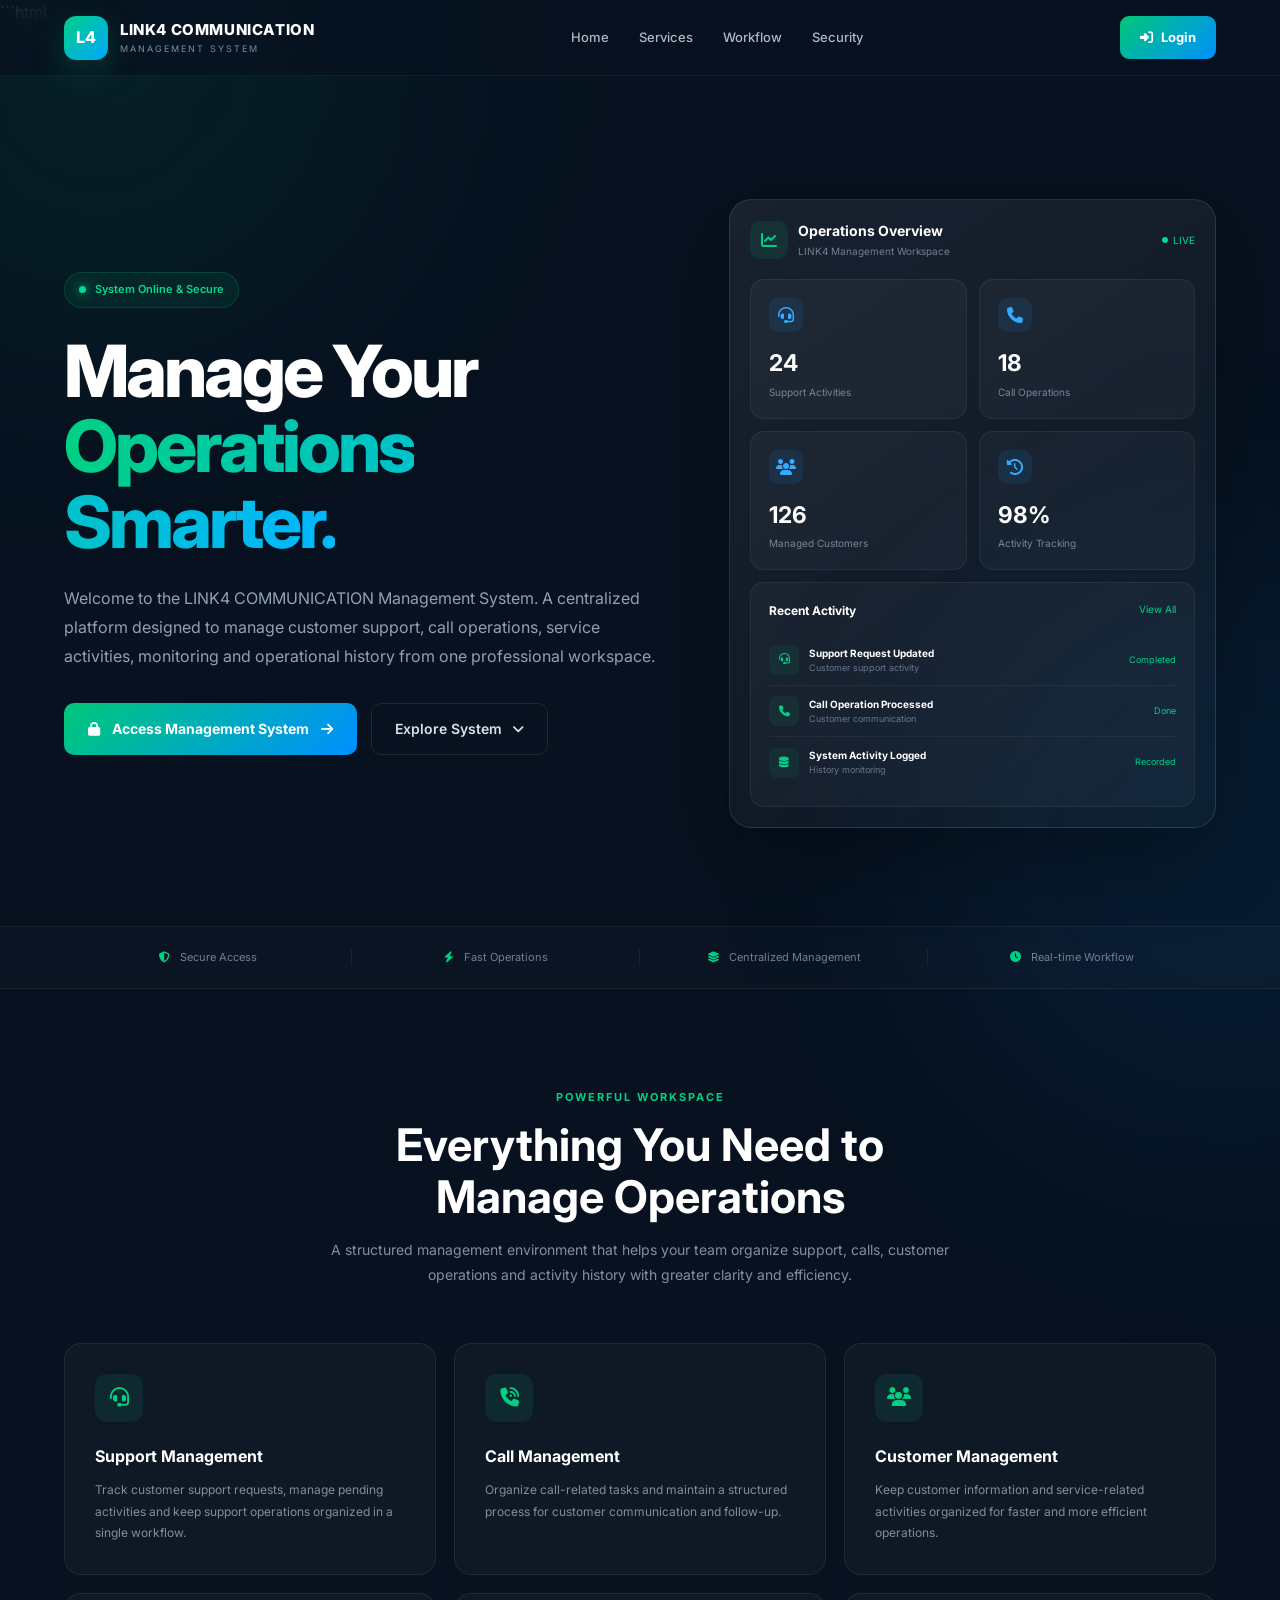
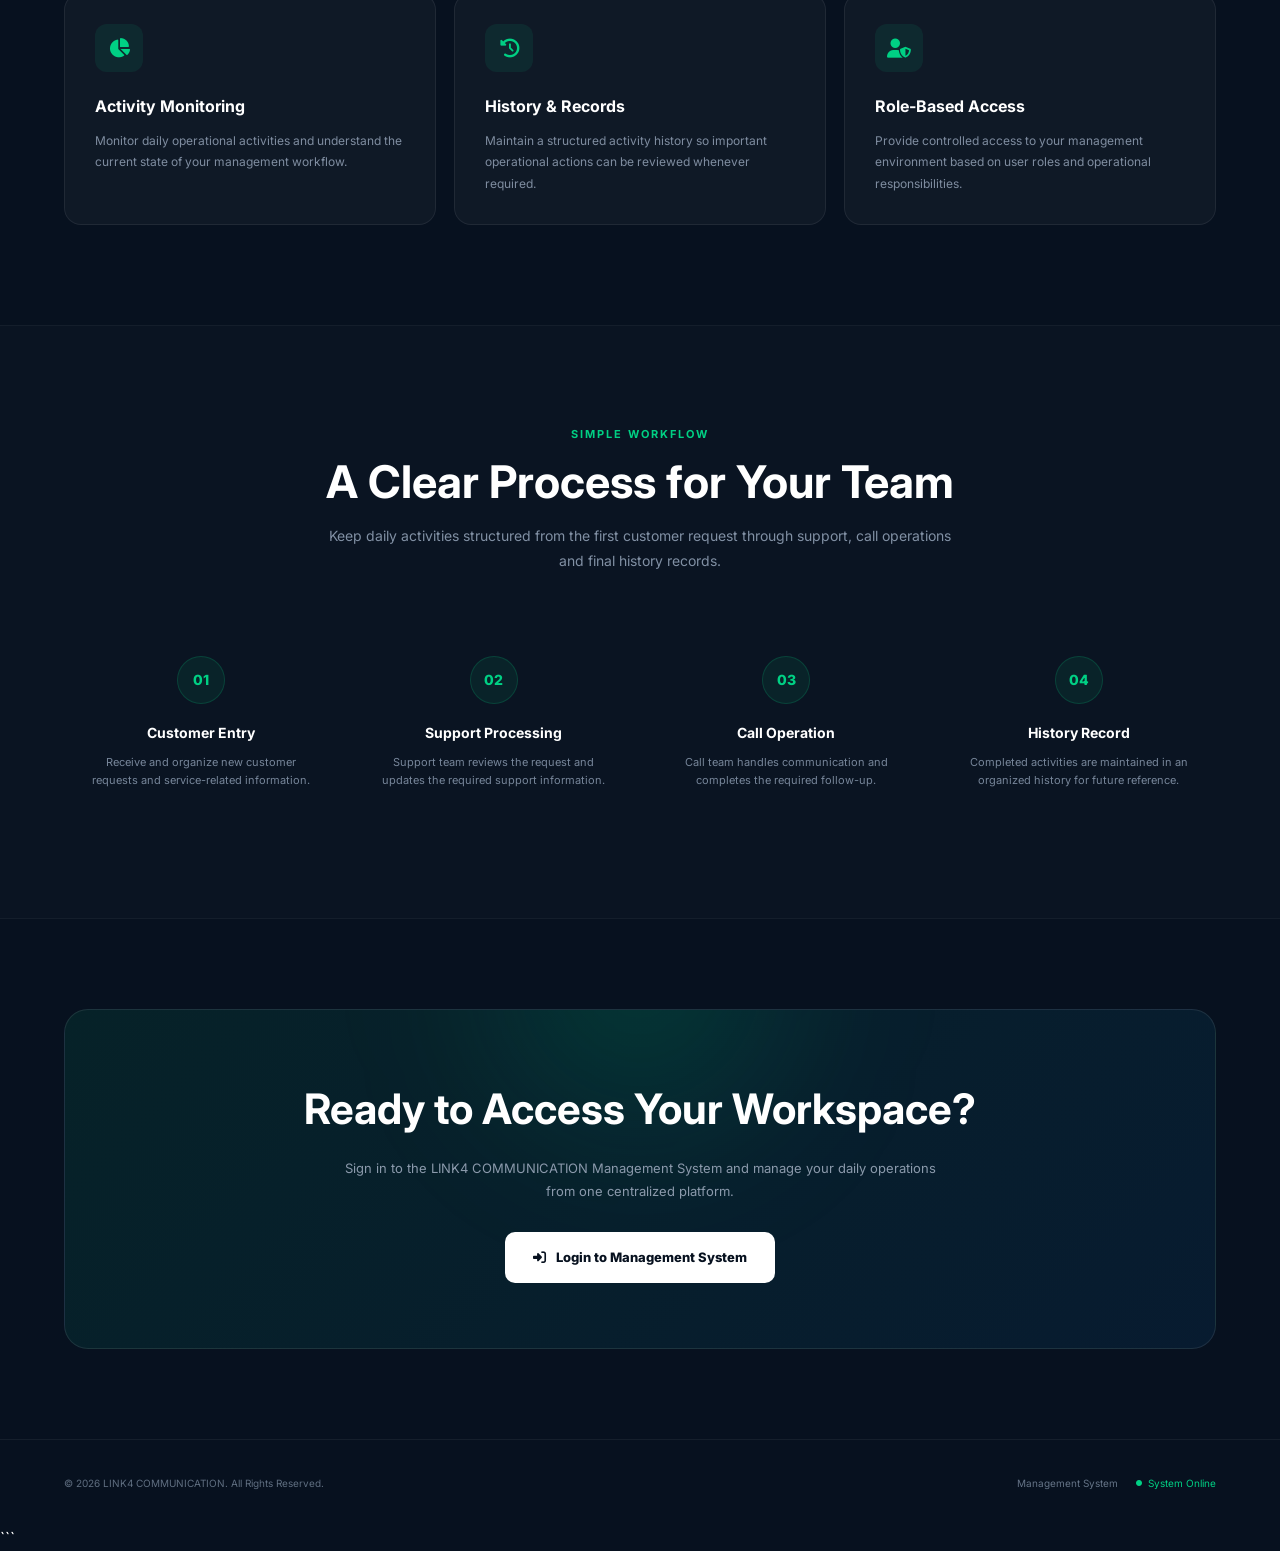
==== commit 212a3a3b: "Update index.html" ====
--- a/index.html
+++ b/index.html
@@ -1,3 +1,4 @@
+```html
 <!DOCTYPE html>
 <html lang="en">
 
@@ -5,44 +6,33 @@
 
 <meta charset="UTF-8">
 
-<meta
-name="viewport"
-content="width=device-width, initial-scale=1.0"
->
-
-<meta
-name="description"
-content="SYSTEM MANAGEMENT - Professional Company Management System"
->
-
-<title>
-SYSTEM MANAGEMENT | Company Management System
-</title>
+<meta name="viewport" content="width=device-width, initial-scale=1.0">
+
+<meta name="theme-color" content="#07111f">
+
+<meta name="description"
+content="LINK4 COMMUNICATION Management System - Professional support, call, customer and operations management platform.">
+
+<title>LINK4 COMMUNICATION | Management System</title>
 
 
 <!-- =====================================================
      GOOGLE FONT
 ===================================================== -->
 
+<link rel="preconnect" href="https://fonts.googleapis.com">
+
+<link rel="preconnect"
+href="https://fonts.gstatic.com"
+crossorigin>
+
 <link
-rel="preconnect"
-href="https://fonts.googleapis.com"
->
-
-<link
-rel="preconnect"
-href="https://fonts.gstatic.com"
-crossorigin
->
-
-<link
-href="https://fonts.googleapis.com/css2?family=Inter:wght@400;500;600;700;800;900&display=swap"
-rel="stylesheet"
->
+href="https://fonts.googleapis.com/css2?family=Inter:wght@400;500;600;700;800&display=swap"
+rel="stylesheet">
 
 
 <!-- =====================================================
-     FONT AWESOME
+     ICONS
 ===================================================== -->
 
 <link
@@ -51,7 +41,40 @@
 >
 
 
+<!-- =====================================================
+     CSS
+===================================================== -->
+
 <style>
+
+/* =====================================================
+   RESET
+===================================================== */
+
+*{
+    margin:0;
+    padding:0;
+    box-sizing:border-box;
+}
+
+html{
+    scroll-behavior:smooth;
+}
+
+body{
+
+    font-family:'Inter',sans-serif;
+
+    background:#07111f;
+
+    color:#ffffff;
+
+    overflow-x:hidden;
+
+    line-height:1.6;
+
+}
+
 
 /* =====================================================
    ROOT
@@ -59,246 +82,96 @@
 
 :root{
 
-    --green:#00a968;
-
-    --green-dark:#008651;
-
-    --green-light:#18bd7b;
-
-    --dark:#102018;
-
-    --text:#26362e;
-
-    --muted:#718078;
-
-    --white:#ffffff;
-
-    --bg:#f5f8f6;
-
-    --border:rgba(16,32,24,.09);
-
-    --shadow:
-
-        0 20px 60px
-
-        rgba(
-
-            16,
-
-            32,
-
-            24,
-
-            .08
-
-        );
+    --bg:#07111f;
+
+    --bg2:#0b1728;
+
+    --card:rgba(255,255,255,0.045);
+
+    --border:rgba(255,255,255,0.09);
+
+    --green:#00d084;
+
+    --green2:#00b978;
+
+    --blue:#149cff;
+
+    --text:#ffffff;
+
+    --muted:#91a0b3;
 
 }
 
 
 /* =====================================================
-   RESET
+   BACKGROUND EFFECT
 ===================================================== */
 
-*{
-
-    margin:0;
-
-    padding:0;
-
-    box-sizing:border-box;
-
-}
-
-
-html{
-
-    scroll-behavior:smooth;
-
-}
-
-
-body{
-
-    min-height:100vh;
-
-    overflow-x:hidden;
-
-    font-family:
-
-        "Inter",
-
-        Arial,
-
-        sans-serif;
-
-    color:var(--text);
-
-    background:var(--bg);
-
-}
-
-
-a{
-
-    text-decoration:none;
-
-    color:inherit;
-
-}
-
-
-button{
-
-    font-family:inherit;
+body::before{
+
+    content:"";
+
+    position:fixed;
+
+    width:600px;
+
+    height:600px;
+
+    top:-250px;
+
+    left:-200px;
+
+    background:rgba(0,208,132,.07);
+
+    filter:blur(120px);
+
+    border-radius:50%;
+
+    pointer-events:none;
+
+    z-index:-1;
+
+}
+
+
+body::after{
+
+    content:"";
+
+    position:fixed;
+
+    width:600px;
+
+    height:600px;
+
+    right:-250px;
+
+    bottom:-250px;
+
+    background:rgba(20,156,255,.08);
+
+    filter:blur(120px);
+
+    border-radius:50%;
+
+    pointer-events:none;
+
+    z-index:-1;
 
 }
 
 
 /* =====================================================
-   BACKGROUND
+   CONTAINER
 ===================================================== */
 
-.background{
-
-    position:fixed;
-
-    inset:0;
-
-    z-index:-10;
-
-    overflow:hidden;
-
-    background:
-
-        radial-gradient(
-
-            circle at 5% 5%,
-
-            rgba(
-
-                0,
-
-                169,
-
-                104,
-
-                .10
-
-            ),
-
-            transparent 28%
-
-        ),
-
-        radial-gradient(
-
-            circle at 95% 15%,
-
-            rgba(
-
-                0,
-
-                120,
-
-                70,
-
-                .06
-
-            ),
-
-            transparent 30%
-
-        ),
-
-        radial-gradient(
-
-            circle at 50% 100%,
-
-            rgba(
-
-                230,
-
-                57,
-
-                80,
-
-                .025
-
-            ),
-
-            transparent 35%
-
-        ),
-
-        #f5f8f6;
-
-}
-
-
-.background::before{
-
-    content:"";
-
-    position:absolute;
-
-    inset:0;
-
-    opacity:.55;
-
-    background-image:
-
-        linear-gradient(
-
-            rgba(
-
-                20,
-
-                50,
-
-                35,
-
-                .035
-
-            ) 1px,
-
-            transparent 1px
-
-        ),
-
-        linear-gradient(
-
-            90deg,
-
-            rgba(
-
-                20,
-
-                50,
-
-                35,
-
-                .035
-
-            ) 1px,
-
-            transparent 1px
-
-        );
-
-    background-size:55px 55px;
-
-    mask-image:
-
-        linear-gradient(
-
-            to bottom,
-
-            black,
-
-            transparent 90%
-
-        );
+.container{
+
+    width:90%;
+
+    max-width:1200px;
+
+    margin:auto;
 
 }
 
@@ -315,61 +188,38 @@
 
     left:0;
 
-    right:0;
-
-    z-index:1000;
+    width:100%;
 
     height:76px;
 
-    padding:
-
-        0 6%;
+    z-index:999;
+
+    background:rgba(7,17,31,.78);
+
+    backdrop-filter:blur(18px);
+
+    -webkit-backdrop-filter:blur(18px);
+
+    border-bottom:1px solid rgba(255,255,255,.06);
+
+}
+
+
+.nav-inner{
+
+    width:90%;
+
+    max-width:1200px;
+
+    height:100%;
+
+    margin:auto;
 
     display:flex;
 
     align-items:center;
 
     justify-content:space-between;
-
-    background:
-
-        rgba(
-
-            255,
-
-            255,
-
-            255,
-
-            .88
-
-        );
-
-    backdrop-filter:blur(20px);
-
-    -webkit-backdrop-filter:blur(20px);
-
-    border-bottom:
-
-        1px solid
-
-        var(--border);
-
-    box-shadow:
-
-        0 5px 25px
-
-        rgba(
-
-            16,
-
-            32,
-
-            24,
-
-            .035
-
-        );
 
 }
 
@@ -386,6 +236,10 @@
 
     gap:12px;
 
+    text-decoration:none;
+
+    color:white;
+
 }
 
 
@@ -401,85 +255,69 @@
 
     justify-content:center;
 
-    border-radius:13px;
-
-    color:#fff;
+    border-radius:12px;
 
     background:
 
-        linear-gradient(
-
-            135deg,
-
-            var(--green),
-
-            var(--green-dark)
-
-        );
+    linear-gradient(
+
+        135deg,
+
+        #00d084,
+
+        #00a6ff
+
+    );
+
+    font-weight:800;
+
+    font-size:16px;
 
     box-shadow:
 
-        0 10px 25px
-
-        rgba(
-
-            0,
-
-            169,
-
-            104,
-
-            .22
-
-        );
-
-}
-
-
-.logo-box i{
-
-    font-size:18px;
-
-}
-
-
-.logo-text strong{
-
-    display:block;
-
-    color:var(--dark);
-
-    font-size:14px;
-
-    font-weight:900;
-
-    letter-spacing:1.1px;
-
-}
-
-
-.logo-text span{
-
-    display:block;
-
-    margin-top:3px;
-
-    color:var(--muted);
-
-    font-size:8px;
-
-    font-weight:600;
-
-    letter-spacing:1px;
+    0 10px 35px
+
+    rgba(0,208,132,.20);
+
+}
+
+
+.logo-info{
+
+    display:flex;
+
+    flex-direction:column;
+
+}
+
+
+.logo-title{
+
+    font-size:15px;
+
+    font-weight:800;
+
+    letter-spacing:.6px;
+
+}
+
+
+.logo-sub{
+
+    color:#7f8da0;
+
+    font-size:9px;
+
+    letter-spacing:2px;
 
 }
 
 
 /* =====================================================
-   NAV
+   NAV LINKS
 ===================================================== */
 
-.nav{
+.nav-links{
 
     display:flex;
 
@@ -490,27 +328,33 @@
 }
 
 
-.nav a{
-
-    color:#64736b;
-
-    font-size:11px;
-
-    font-weight:600;
-
-    transition:.25s;
-
-}
-
-
-.nav a:hover{
-
-    color:var(--green);
-
-}
-
-
-.login-btn{
+.nav-links a{
+
+    text-decoration:none;
+
+    color:#aeb9c8;
+
+    font-size:13px;
+
+    font-weight:500;
+
+    transition:.3s;
+
+}
+
+
+.nav-links a:hover{
+
+    color:white;
+
+}
+
+
+/* =====================================================
+   NAV LOGIN
+===================================================== */
+
+.nav-login{
 
     display:flex;
 
@@ -518,66 +362,44 @@
 
     gap:8px;
 
-    padding:
-
-        11px 21px;
-
-    border-radius:10px;
-
-    color:#fff !important;
+    text-decoration:none;
+
+    color:white;
+
+    padding:11px 20px;
+
+    border-radius:9px;
 
     background:
 
-        linear-gradient(
-
-            135deg,
-
-            var(--green),
-
-            var(--green-dark)
-
-        );
+    linear-gradient(
+
+        135deg,
+
+        #00c878,
+
+        #008fff
+
+    );
+
+    font-size:13px;
+
+    font-weight:700;
+
+    transition:.3s;
+
+}
+
+
+.nav-login:hover{
+
+    transform:translateY(-2px);
 
     box-shadow:
 
-        0 10px 25px
-
-        rgba(
-
-            0,
-
-            169,
-
-            104,
-
-            .18
-
-        );
-
-    transition:.25s;
-
-}
-
-
-.login-btn:hover{
-
-    transform:translateY(-2px);
-
-    box-shadow:
-
-        0 15px 30px
-
-        rgba(
-
-            0,
-
-            169,
-
-            104,
-
-            .25
-
-        );
+    0 12px 30px
+
+    rgba(0,170,220,.25);
 
 }
 
@@ -590,859 +412,765 @@
 
     min-height:100vh;
 
+    padding-top:76px;
+
+    display:flex;
+
+    align-items:center;
+
+    position:relative;
+
+}
+
+
+.hero-grid{
+
+    display:grid;
+
+    grid-template-columns:
+
+    1.1fr
+
+    .9fr;
+
+    gap:70px;
+
+    align-items:center;
+
     padding:
 
-        145px 6%
-
-        90px;
+    90px 0;
+
+}
+
+
+/* =====================================================
+   HERO LEFT
+===================================================== */
+
+.hero-left{
+
+    animation:
+
+    heroLeft .8s ease both;
+
+}
+
+
+@keyframes heroLeft{
+
+    from{
+
+        opacity:0;
+
+        transform:translateX(-25px);
+
+    }
+
+    to{
+
+        opacity:1;
+
+        transform:translateX(0);
+
+    }
+
+}
+
+
+/* =====================================================
+   BADGE
+===================================================== */
+
+.status-badge{
+
+    display:inline-flex;
+
+    align-items:center;
+
+    gap:9px;
+
+    padding:8px 14px;
+
+    border-radius:30px;
+
+    background:
+
+    rgba(0,208,132,.07);
+
+    border:
+
+    1px solid
+
+    rgba(0,208,132,.18);
+
+    color:#00dc91;
+
+    font-size:11px;
+
+    font-weight:600;
+
+    margin-bottom:25px;
+
+}
+
+
+.status-dot{
+
+    width:7px;
+
+    height:7px;
+
+    background:#00dc91;
+
+    border-radius:50%;
+
+    box-shadow:
+
+    0 0 12px
+
+    #00dc91;
+
+}
+
+
+/* =====================================================
+   HERO TITLE
+===================================================== */
+
+.hero h1{
+
+    font-size:
+
+    clamp(
+
+        42px,
+
+        6vw,
+
+        72px
+
+    );
+
+    line-height:
+
+    1.05;
+
+    letter-spacing:
+
+    -3px;
+
+    font-weight:
+
+    800;
+
+    margin-bottom:
+
+    25px;
+
+}
+
+
+.hero h1 span{
+
+    background:
+
+    linear-gradient(
+
+        90deg,
+
+        #00d084,
+
+        #00b7ff
+
+    );
+
+    -webkit-background-clip:
+
+    text;
+
+    -webkit-text-fill-color:
+
+    transparent;
+
+}
+
+
+/* =====================================================
+   HERO TEXT
+===================================================== */
+
+.hero-description{
+
+    max-width:620px;
+
+    color:#91a0b3;
+
+    font-size:16px;
+
+    line-height:1.8;
+
+    margin-bottom:32px;
+
+}
+
+
+/* =====================================================
+   BUTTON GROUP
+===================================================== */
+
+.hero-buttons{
 
     display:flex;
 
     align-items:center;
 
-}
-
-
-.hero-container{
-
-    width:100%;
-
-    max-width:1200px;
-
-    margin:auto;
+    gap:14px;
+
+    flex-wrap:wrap;
+
+}
+
+
+.primary-btn{
+
+    display:inline-flex;
+
+    align-items:center;
+
+    gap:12px;
+
+    padding:15px 24px;
+
+    border-radius:10px;
+
+    background:
+
+    linear-gradient(
+
+        135deg,
+
+        #00c878,
+
+        #008fff
+
+    );
+
+    color:white;
+
+    text-decoration:none;
+
+    font-size:14px;
+
+    font-weight:700;
+
+    transition:.3s;
+
+}
+
+
+.primary-btn:hover{
+
+    transform:
+
+    translateY(-3px);
+
+    box-shadow:
+
+    0 15px 35px
+
+    rgba(0,170,220,.25);
+
+}
+
+
+.secondary-btn{
+
+    display:inline-flex;
+
+    align-items:center;
+
+    gap:10px;
+
+    padding:14px 23px;
+
+    border-radius:10px;
+
+    border:
+
+    1px solid
+
+    var(--border);
+
+    color:#d7e0eb;
+
+    text-decoration:none;
+
+    font-size:14px;
+
+    font-weight:600;
+
+    transition:.3s;
+
+}
+
+
+.secondary-btn:hover{
+
+    background:
+
+    rgba(255,255,255,.05);
+
+    border-color:
+
+    rgba(255,255,255,.18);
+
+}
+
+
+/* =====================================================
+   HERO RIGHT DASHBOARD CARD
+===================================================== */
+
+.hero-right{
+
+    animation:
+
+    heroRight .8s ease both;
+
+}
+
+
+@keyframes heroRight{
+
+    from{
+
+        opacity:0;
+
+        transform:translateY(25px);
+
+    }
+
+    to{
+
+        opacity:1;
+
+        transform:translateY(0);
+
+    }
+
+}
+
+
+.dashboard-card{
+
+    position:relative;
+
+    padding:20px;
+
+    border-radius:22px;
+
+    background:
+
+    linear-gradient(
+
+        145deg,
+
+        rgba(255,255,255,.07),
+
+        rgba(255,255,255,.025)
+
+    );
+
+    border:
+
+    1px solid
+
+    rgba(255,255,255,.10);
+
+    box-shadow:
+
+    0 30px 80px
+
+    rgba(0,0,0,.30);
+
+}
+
+
+.dashboard-top{
+
+    display:flex;
+
+    align-items:center;
+
+    justify-content:space-between;
+
+    margin-bottom:20px;
+
+}
+
+
+.dashboard-title{
+
+    display:flex;
+
+    align-items:center;
+
+    gap:10px;
+
+}
+
+
+.dashboard-icon{
+
+    width:38px;
+
+    height:38px;
+
+    display:flex;
+
+    align-items:center;
+
+    justify-content:center;
+
+    border-radius:10px;
+
+    background:
+
+    rgba(0,208,132,.10);
+
+    color:#00d084;
+
+}
+
+
+.dashboard-title h3{
+
+    font-size:14px;
+
+}
+
+
+.dashboard-title span{
+
+    display:block;
+
+    font-size:10px;
+
+    color:#718095;
+
+}
+
+
+.live{
+
+    font-size:10px;
+
+    color:#00dc91;
+
+    display:flex;
+
+    align-items:center;
+
+    gap:5px;
+
+}
+
+
+.live i{
+
+    font-size:6px;
+
+}
+
+
+/* =====================================================
+   DASHBOARD STATS
+===================================================== */
+
+.dashboard-stats{
 
     display:grid;
 
     grid-template-columns:
 
-        1.05fr
-
-        .95fr;
-
-    gap:75px;
+    repeat(2,1fr);
+
+    gap:12px;
+
+}
+
+
+.stat-box{
+
+    padding:18px;
+
+    border-radius:14px;
+
+    background:
+
+    rgba(255,255,255,.035);
+
+    border:
+
+    1px solid
+
+    rgba(255,255,255,.06);
+
+}
+
+
+.stat-icon{
+
+    width:34px;
+
+    height:34px;
+
+    display:flex;
 
     align-items:center;
 
+    justify-content:center;
+
+    border-radius:9px;
+
+    background:
+
+    rgba(20,156,255,.10);
+
+    color:#36aaff;
+
+    margin-bottom:13px;
+
+}
+
+
+.stat-box h4{
+
+    font-size:23px;
+
+    margin-bottom:2px;
+
+}
+
+
+.stat-box p{
+
+    font-size:10px;
+
+    color:#77869a;
+
 }
 
 
 /* =====================================================
-   HERO CONTENT
+   ACTIVITY
 ===================================================== */
 
-.badge{
-
-    display:inline-flex;
+.activity{
+
+    margin-top:12px;
+
+    padding:18px;
+
+    border-radius:14px;
+
+    background:
+
+    rgba(255,255,255,.035);
+
+    border:
+
+    1px solid
+
+    rgba(255,255,255,.06);
+
+}
+
+
+.activity-header{
+
+    display:flex;
+
+    justify-content:space-between;
+
+    margin-bottom:14px;
+
+}
+
+
+.activity-header h4{
+
+    font-size:12px;
+
+}
+
+
+.activity-header span{
+
+    font-size:10px;
+
+    color:#00d084;
+
+}
+
+
+.activity-item{
+
+    display:flex;
 
     align-items:center;
 
-    gap:8px;
-
-    padding:
-
-        8px 14px;
-
-    margin-bottom:23px;
-
-    border:
-
-        1px solid
-
-        rgba(
-
-            0,
-
-            169,
-
-            104,
-
-            .18
-
-        );
-
-    border-radius:30px;
-
-    color:var(--green-dark);
+    gap:10px;
+
+    padding:10px 0;
+
+    border-bottom:
+
+    1px solid
+
+    rgba(255,255,255,.05);
+
+}
+
+
+.activity-item:last-child{
+
+    border-bottom:0;
+
+}
+
+
+.activity-avatar{
+
+    width:30px;
+
+    height:30px;
+
+    border-radius:8px;
+
+    display:flex;
+
+    align-items:center;
+
+    justify-content:center;
 
     background:
 
-        rgba(
-
-            0,
-
-            169,
-
-            104,
-
-            .06
-
-        );
+    rgba(0,208,132,.08);
+
+    color:#00d084;
+
+    font-size:11px;
+
+}
+
+
+.activity-text{
+
+    flex:1;
+
+}
+
+
+.activity-text strong{
+
+    display:block;
+
+    font-size:10px;
+
+}
+
+
+.activity-text span{
+
+    color:#68788c;
 
     font-size:9px;
 
-    font-weight:800;
-
-    letter-spacing:1px;
-
-}
-
-
-.badge i{
-
-    color:var(--green);
-
-    font-size:7px;
-
-}
-
-
-.hero h1{
-
-    color:var(--dark);
-
-    font-size:
-
-        clamp(
-
-            42px,
-
-            5.5vw,
-
-            72px
-
-        );
-
-    line-height:1.05;
-
-    letter-spacing:-3px;
-
-    font-weight:900;
-
-}
-
-
-.hero h1 span{
-
-    display:block;
-
-    color:var(--green);
-
-}
-
-
-.hero-text{
-
-    max-width:600px;
-
-    margin-top:24px;
-
-    color:var(--muted);
-
-    font-size:13px;
-
-    line-height:1.9;
-
-}
-
-
-.hero-buttons{
+}
+
+
+.activity-status{
+
+    font-size:9px;
+
+    color:#00d084;
+
+}
+
+
+/* =====================================================
+   TRUST BAR
+===================================================== */
+
+.trust-bar{
+
+    border-top:
+
+    1px solid
+
+    rgba(255,255,255,.05);
+
+    border-bottom:
+
+    1px solid
+
+    rgba(255,255,255,.05);
+
+    background:
+
+    rgba(255,255,255,.015);
+
+}
+
+
+.trust-inner{
+
+    display:grid;
+
+    grid-template-columns:
+
+    repeat(4,1fr);
+
+    padding:22px 0;
+
+}
+
+
+.trust-item{
 
     display:flex;
 
     align-items:center;
 
-    gap:12px;
-
-    margin-top:32px;
-
-    flex-wrap:wrap;
-
-}
-
-
-.btn-primary{
-
-    display:inline-flex;
-
-    align-items:center;
-
     justify-content:center;
 
-    gap:9px;
-
-    padding:
-
-        15px 24px;
-
-    border-radius:10px;
-
-    color:#fff;
-
-    background:
-
-        linear-gradient(
-
-            135deg,
-
-            var(--green),
-
-            var(--green-dark)
-
-        );
+    gap:10px;
+
+    color:#718095;
 
     font-size:11px;
 
-    font-weight:800;
-
-    box-shadow:
-
-        0 15px 35px
-
-        rgba(
-
-            0,
-
-            169,
-
-            104,
-
-            .20
-
-        );
-
-    transition:.25s;
-
-}
-
-
-.btn-primary:hover{
-
-    transform:translateY(-3px);
-
-}
-
-
-.btn-secondary{
-
-    display:inline-flex;
-
-    align-items:center;
-
-    justify-content:center;
-
-    gap:9px;
-
-    padding:
-
-        15px 24px;
-
-    border:
-
-        1px solid
-
-        var(--border);
-
-    border-radius:10px;
-
-    color:var(--text);
-
-    background:#fff;
-
-    font-size:11px;
-
-    font-weight:700;
-
-    box-shadow:
-
-        0 10px 30px
-
-        rgba(
-
-            16,
-
-            32,
-
-            24,
-
-            .04
-
-        );
-
-    transition:.25s;
-
-}
-
-
-.btn-secondary:hover{
-
-    color:var(--green);
-
-    border-color:
-
-        rgba(
-
-            0,
-
-            169,
-
-            104,
-
-            .25
-
-        );
-
-    transform:translateY(-2px);
-
-}
-
-
-/* =====================================================
-   HERO VISUAL
-===================================================== */
-
-.dashboard-preview{
-
-    position:relative;
-
-}
-
-
-.dashboard-card{
-
-    padding:18px;
-
-    border:
-
-        1px solid
-
-        rgba(
-
-            16,
-
-            32,
-
-            24,
-
-            .08
-
-        );
-
-    border-radius:24px;
-
-    background:
-
-        rgba(
-
-            255,
-
-            255,
-
-            255,
-
-            .92
-
-        );
-
-    box-shadow:
-
-        0 35px 90px
-
-        rgba(
-
-            16,
-
-            32,
-
-            24,
-
-            .12
-
-        );
-
-}
-
-
-.preview-top{
-
-    display:flex;
-
-    align-items:center;
-
-    justify-content:space-between;
-
-    padding:
-
-        4px 4px 17px;
-
-    border-bottom:
-
-        1px solid
-
-        var(--border);
-
-}
-
-
-.preview-brand{
-
-    display:flex;
-
-    align-items:center;
-
-    gap:10px;
-
-}
-
-
-.preview-icon{
-
-    width:38px;
-
-    height:38px;
-
-    display:flex;
-
-    align-items:center;
-
-    justify-content:center;
-
-    border-radius:11px;
-
-    color:var(--green);
-
-    background:
-
-        rgba(
-
-            0,
-
-            169,
-
-            104,
-
-            .08
-
-        );
-
-}
-
-
-.preview-brand strong{
-
-    display:block;
-
-    color:var(--dark);
-
-    font-size:10px;
-
-}
-
-
-.preview-brand span{
-
-    display:block;
-
-    margin-top:3px;
-
-    color:var(--muted);
-
-    font-size:8px;
-
-}
-
-
-.system-status{
-
-    display:flex;
-
-    align-items:center;
-
-    gap:6px;
-
-    color:var(--green-dark);
-
-    font-size:8px;
-
-    font-weight:700;
-
-}
-
-
-.system-status i{
-
-    font-size:6px;
-
-}
-
-
-/* =====================================================
-   PREVIEW STATS
-===================================================== */
-
-.preview-stats{
-
-    display:grid;
-
-    grid-template-columns:
-
-        repeat(
-
-            4,
-
-            1fr
-
-        );
-
-    gap:9px;
-
-    margin-top:14px;
-
-}
-
-
-.preview-stat{
-
-    padding:
-
-        15px 11px;
-
-    border:
-
-        1px solid
-
-        var(--border);
-
-    border-radius:12px;
-
-    background:#fafcfb;
-
-}
-
-
-.preview-stat small{
-
-    display:block;
-
-    margin-bottom:7px;
-
-    color:var(--muted);
-
-    font-size:7px;
-
-    font-weight:600;
-
-}
-
-
-.preview-stat strong{
-
-    color:var(--dark);
-
-    font-size:18px;
-
-}
-
-
-/* =====================================================
-   PREVIEW ACTIVITY
-===================================================== */
-
-.activity{
-
-    margin-top:12px;
-
-    padding:18px;
-
-    border:
-
-        1px solid
-
-        var(--border);
-
-    border-radius:14px;
-
-    background:#fafcfb;
-
-}
-
-
-.activity-head{
-
-    display:flex;
-
-    align-items:center;
-
-    justify-content:space-between;
-
-    margin-bottom:20px;
-
-}
-
-
-.activity-head strong{
-
-    color:var(--dark);
-
-    font-size:10px;
-
-}
-
-
-.activity-head span{
-
-    color:var(--green);
-
-    font-size:8px;
-
-    font-weight:700;
-
-}
-
-
-.activity-bars{
-
-    height:95px;
-
-    display:flex;
-
-    align-items:flex-end;
-
-    gap:8px;
-
-}
-
-
-.activity-bar{
-
-    flex:1;
-
-    border-radius:
-
-        5px 5px 2px 2px;
-
-    background:
-
-        linear-gradient(
-
-            to top,
-
-            var(--green-dark),
-
-            var(--green-light)
-
-        );
-
-    opacity:.75;
-
-}
-
-
-.activity-bar:nth-child(1){
-
-    height:35%;
-
-}
-
-
-.activity-bar:nth-child(2){
-
-    height:55%;
-
-}
-
-
-.activity-bar:nth-child(3){
-
-    height:45%;
-
-}
-
-
-.activity-bar:nth-child(4){
-
-    height:70%;
-
-}
-
-
-.activity-bar:nth-child(5){
-
-    height:60%;
-
-}
-
-
-.activity-bar:nth-child(6){
-
-    height:85%;
-
-}
-
-
-.activity-bar:nth-child(7){
-
-    height:75%;
-
-}
-
-
-/* =====================================================
-   FLOATING INFO
-===================================================== */
-
-.floating-card{
-
-    position:absolute;
-
-    right:-35px;
-
-    bottom:35px;
-
-    width:180px;
-
-    padding:16px;
-
-    border:
-
-        1px solid
-
-        rgba(
-
-            255,
-
-            255,
-
-            255,
-
-            .8
-
-        );
-
-    border-radius:15px;
-
-    background:
-
-        rgba(
-
-            255,
-
-            255,
-
-            255,
-
-            .95
-
-        );
-
-    box-shadow:
-
-        0 20px 45px
-
-        rgba(
-
-            16,
-
-            32,
-
-            24,
-
-            .12
-
-        );
-
-    animation:
-
-        floating 4s ease-in-out
-
-        infinite;
-
-}
-
-
-@keyframes floating{
-
-    0%,
-    100%{
-
-        transform:
-
-            translateY(0);
-
-    }
-
-    50%{
-
-        transform:
-
-            translateY(-8px);
-
-    }
-
-}
-
-
-.floating-top{
-
-    display:flex;
-
-    align-items:center;
-
-    gap:9px;
-
-}
-
-
-.floating-icon{
-
-    width:30px;
-
-    height:30px;
-
-    display:flex;
-
-    align-items:center;
-
-    justify-content:center;
-
-    border-radius:9px;
-
-    color:var(--green);
-
-    background:
-
-        rgba(
-
-            0,
-
-            169,
-
-            104,
-
-            .08
-
-        );
-
-}
-
-
-.floating-card strong{
-
-    color:var(--dark);
-
-    font-size:9px;
-
-}
-
-
-.floating-card p{
-
-    margin-top:10px;
-
-    color:var(--muted);
-
-    font-size:8px;
-
-    line-height:1.6;
+    border-right:
+
+    1px solid
+
+    rgba(255,255,255,.06);
+
+}
+
+
+.trust-item:last-child{
+
+    border-right:0;
+
+}
+
+
+.trust-item i{
+
+    color:#00d084;
 
 }
 
@@ -1453,729 +1181,471 @@
 
 .section{
 
+    padding:100px 0;
+
+}
+
+
+.section-heading{
+
+    text-align:center;
+
+    max-width:650px;
+
+    margin:
+
+    0 auto 55px;
+
+}
+
+
+.section-label{
+
+    color:#00d084;
+
+    font-size:11px;
+
+    font-weight:700;
+
+    letter-spacing:2px;
+
+    text-transform:uppercase;
+
+    margin-bottom:12px;
+
+}
+
+
+.section-heading h2{
+
+    font-size:
+
+    clamp(30px,4vw,45px);
+
+    line-height:1.15;
+
+    margin-bottom:15px;
+
+}
+
+
+.section-heading p{
+
+    color:#8190a4;
+
+    font-size:14px;
+
+    line-height:1.8;
+
+}
+
+
+/* =====================================================
+   FEATURES
+===================================================== */
+
+.features-grid{
+
+    display:grid;
+
+    grid-template-columns:
+
+    repeat(3,1fr);
+
+    gap:18px;
+
+}
+
+
+.feature-card{
+
+    position:relative;
+
+    padding:30px;
+
+    min-height:220px;
+
+    border-radius:17px;
+
+    background:
+
+    rgba(255,255,255,.035);
+
+    border:
+
+    1px solid
+
+    rgba(255,255,255,.07);
+
+    transition:.35s;
+
+    overflow:hidden;
+
+}
+
+
+.feature-card::before{
+
+    content:"";
+
+    position:absolute;
+
+    top:0;
+
+    left:0;
+
+    width:100%;
+
+    height:2px;
+
+    background:
+
+    linear-gradient(
+
+        90deg,
+
+        transparent,
+
+        #00d084,
+
+        transparent
+
+    );
+
+    opacity:0;
+
+    transition:.3s;
+
+}
+
+
+.feature-card:hover{
+
+    transform:
+
+    translateY(-7px);
+
+    background:
+
+    rgba(255,255,255,.055);
+
+    border-color:
+
+    rgba(0,208,132,.20);
+
+}
+
+
+.feature-card:hover::before{
+
+    opacity:1;
+
+}
+
+
+.feature-icon{
+
+    width:48px;
+
+    height:48px;
+
+    display:flex;
+
+    align-items:center;
+
+    justify-content:center;
+
+    border-radius:12px;
+
+    background:
+
+    rgba(0,208,132,.09);
+
+    color:#00d084;
+
+    font-size:19px;
+
+    margin-bottom:22px;
+
+}
+
+
+.feature-card h3{
+
+    font-size:16px;
+
+    margin-bottom:10px;
+
+}
+
+
+.feature-card p{
+
+    color:#7f8da0;
+
+    font-size:12px;
+
+    line-height:1.8;
+
+}
+
+
+/* =====================================================
+   PROCESS SECTION
+===================================================== */
+
+.process{
+
+    background:
+
+    rgba(255,255,255,.015);
+
+    border-top:
+
+    1px solid
+
+    rgba(255,255,255,.04);
+
+    border-bottom:
+
+    1px solid
+
+    rgba(255,255,255,.04);
+
+}
+
+
+.process-grid{
+
+    display:grid;
+
+    grid-template-columns:
+
+    repeat(4,1fr);
+
+    gap:18px;
+
+}
+
+
+.process-card{
+
+    text-align:center;
+
+    padding:28px 20px;
+
+}
+
+
+.process-number{
+
+    width:48px;
+
+    height:48px;
+
+    margin:
+
+    0 auto 18px;
+
+    display:flex;
+
+    align-items:center;
+
+    justify-content:center;
+
+    border-radius:50%;
+
+    background:
+
+    rgba(0,208,132,.08);
+
+    border:
+
+    1px solid
+
+    rgba(0,208,132,.18);
+
+    color:#00d084;
+
+    font-size:14px;
+
+    font-weight:800;
+
+}
+
+
+.process-card h3{
+
+    font-size:14px;
+
+    margin-bottom:8px;
+
+}
+
+
+.process-card p{
+
+    color:#77869a;
+
+    font-size:11px;
+
+    line-height:1.7;
+
+}
+
+
+/* =====================================================
+   SECURITY CTA
+===================================================== */
+
+.cta{
+
     padding:
 
-        100px 6%;
-
-    border-top:
-
-        1px solid
-
-        var(--border);
-
-}
-
-
-.container{
-
-    max-width:1200px;
-
-    margin:auto;
-
-}
-
-
-.section-heading{
-
-    max-width:650px;
+    90px 0;
+
+}
+
+
+.cta-box{
+
+    position:relative;
+
+    padding:
+
+    65px 50px;
+
+    text-align:center;
+
+    border-radius:24px;
+
+    overflow:hidden;
+
+    background:
+
+    linear-gradient(
+
+        135deg,
+
+        rgba(0,208,132,.09),
+
+        rgba(20,156,255,.08)
+
+    );
+
+    border:
+
+    1px solid
+
+    rgba(255,255,255,.09);
+
+}
+
+
+.cta-box::before{
+
+    content:"";
+
+    position:absolute;
+
+    width:300px;
+
+    height:300px;
+
+    top:-180px;
+
+    left:50%;
+
+    transform:
+
+    translateX(-50%);
+
+    background:
+
+    rgba(0,208,132,.12);
+
+    filter:blur(80px);
+
+    border-radius:50%;
+
+}
+
+
+.cta-box > *{
+
+    position:relative;
+
+}
+
+
+.cta-box h2{
+
+    font-size:
+
+    clamp(28px,4vw,42px);
+
+    margin-bottom:15px;
+
+}
+
+
+.cta-box p{
+
+    max-width:600px;
 
     margin:
 
-        0 auto 55px;
-
-    text-align:center;
-
-}
-
-
-.section-label{
-
-    margin-bottom:12px;
-
-    color:var(--green);
-
-    font-size:9px;
+    auto;
+
+    color:#8b9aac;
+
+    font-size:13px;
+
+    line-height:1.8;
+
+}
+
+
+.cta-button{
+
+    display:inline-flex;
+
+    align-items:center;
+
+    gap:10px;
+
+    margin-top:28px;
+
+    padding:15px 28px;
+
+    background:white;
+
+    color:#07111f;
+
+    border-radius:10px;
+
+    text-decoration:none;
+
+    font-size:13px;
 
     font-weight:800;
 
-    letter-spacing:1.5px;
-
-}
-
-
-.section-heading h2{
-
-    color:var(--dark);
-
-    font-size:
-
-        clamp(
-
-            28px,
-
-            4vw,
-
-            43px
-
-        );
-
-    font-weight:900;
-
-    letter-spacing:-1.5px;
-
-}
-
-
-.section-heading p{
-
-    margin-top:14px;
-
-    color:var(--muted);
-
-    font-size:12px;
-
-    line-height:1.8;
-
-}
-
-
-/* =====================================================
-   FEATURE CARDS
-===================================================== */
-
-.feature-grid{
-
-    display:grid;
-
-    grid-template-columns:
-
-        repeat(
-
-            4,
-
-            1fr
-
-        );
-
-    gap:18px;
-
-}
-
-
-.feature-card{
-
-    position:relative;
-
-    min-height:235px;
-
-    padding:25px;
-
-    overflow:hidden;
-
-    border:
-
-        1px solid
-
-        var(--border);
-
-    border-radius:20px;
-
-    background:#fff;
+    transition:.3s;
+
+}
+
+
+.cta-button:hover{
+
+    transform:
+
+    translateY(-3px);
 
     box-shadow:
 
-        0 10px 35px
-
-        rgba(
-
-            16,
-
-            32,
-
-            24,
-
-            .035
-
-        );
-
-    transition:
-
-        .35s
-
-        cubic-bezier(
-
-            .22,
-
-            1,
-
-            .36,
-
-            1
-
-        );
-
-}
-
-
-.feature-card:hover{
-
-    transform:
-
-        translateY(
-
-            -8px
-
-        );
-
-    border-color:
-
-        rgba(
-
-            0,
-
-            169,
-
-            104,
-
-            .20
-
-        );
-
-    box-shadow:
-
-        var(--shadow);
-
-}
-
-
-.feature-icon{
-
-    width:54px;
-
-    height:54px;
-
-    display:flex;
-
-    align-items:center;
-
-    justify-content:center;
-
-    border-radius:15px;
-
-    color:var(--green);
-
-    background:
-
-        rgba(
-
-            0,
-
-            169,
-
-            104,
-
-            .07
-
-        );
-
-    font-size:18px;
-
-    transition:.3s;
-
-}
-
-
-.feature-card:hover
-.feature-icon{
-
-    color:#fff;
-
-    background:
-
-        linear-gradient(
-
-            135deg,
-
-            var(--green),
-
-            var(--green-dark)
-
-        );
-
-    transform:
-
-        rotate(
-
-            -5deg
-
-        );
-
-}
-
-
-.feature-card h3{
-
-    margin-top:22px;
-
-    color:var(--dark);
-
-    font-size:14px;
-
-    font-weight:800;
-
-}
-
-
-.feature-card p{
-
-    margin-top:9px;
-
-    color:var(--muted);
-
-    font-size:10px;
-
-    line-height:1.75;
-
-}
-
-
-/* =====================================================
-   WORKFLOW SECTION
-===================================================== */
-
-.workflow-section{
-
-    padding:
-
-        100px 6%;
-
-    background:
-
-        #eef5f1;
-
-    border-top:
-
-        1px solid
-
-        var(--border);
-
-    border-bottom:
-
-        1px solid
-
-        var(--border);
-
-}
-
-
-.workflow-grid{
-
-    display:grid;
-
-    grid-template-columns:
-
-        repeat(
-
-            4,
-
-            1fr
-
-        );
-
-    gap:18px;
-
-}
-
-
-.workflow-card{
-
-    position:relative;
-
-    padding:28px 24px;
-
-    border:
-
-        1px solid
-
-        rgba(
-
-            16,
-
-            32,
-
-            24,
-
-            .08
-
-        );
-
-    border-radius:18px;
-
-    background:#fff;
-
-    box-shadow:
-
-        0 10px 35px
-
-        rgba(
-
-            16,
-
-            32,
-
-            24,
-
-            .035
-
-        );
-
-}
-
-
-.workflow-number{
-
-    width:36px;
-
-    height:36px;
-
-    display:flex;
-
-    align-items:center;
-
-    justify-content:center;
-
-    margin-bottom:18px;
-
-    border-radius:50%;
-
-    color:#fff;
-
-    background:
-
-        linear-gradient(
-
-            135deg,
-
-            var(--green),
-
-            var(--green-dark)
-
-        );
-
-    font-size:9px;
-
-    font-weight:800;
-
-}
-
-
-.workflow-card h3{
-
-    color:var(--dark);
-
-    font-size:13px;
-
-}
-
-
-.workflow-card p{
-
-    margin-top:8px;
-
-    color:var(--muted);
-
-    font-size:10px;
-
-    line-height:1.7;
-
-}
-
-
-.workflow-arrow{
-
-    position:absolute;
-
-    top:40px;
-
-    right:-13px;
-
-    z-index:5;
-
-    color:var(--green);
-
-}
-
-
-/* =====================================================
-   COMPANY SECTION
-===================================================== */
-
-.company-grid{
-
-    display:grid;
-
-    grid-template-columns:
-
-        1fr
-
-        1fr;
-
-    gap:70px;
-
-    align-items:center;
-
-}
-
-
-.company-content .section-label{
-
-    text-align:left;
-
-}
-
-
-.company-content h2{
-
-    color:var(--dark);
-
-    font-size:
-
-        clamp(
-
-            30px,
-
-            4vw,
-
-            46px
-
-        );
-
-    line-height:1.15;
-
-    font-weight:900;
-
-}
-
-
-.company-content h2 span{
-
-    color:var(--green);
-
-}
-
-
-.company-content p{
-
-    max-width:560px;
-
-    margin-top:18px;
-
-    color:var(--muted);
-
-    font-size:12px;
-
-    line-height:1.9;
-
-}
-
-
-.company-list{
-
-    display:grid;
-
-    grid-template-columns:
-
-        repeat(
-
-            2,
-
-            1fr
-
-        );
-
-    gap:12px;
-
-}
-
-
-.company-item{
-
-    padding:22px;
-
-    border:
-
-        1px solid
-
-        var(--border);
-
-    border-radius:15px;
-
-    background:#fff;
-
-    box-shadow:
-
-        0 10px 30px
-
-        rgba(
-
-            16,
-
-            32,
-
-            24,
-
-            .035
-
-        );
-
-}
-
-
-.company-item i{
-
-    color:var(--green);
-
-    font-size:16px;
-
-}
-
-
-.company-item strong{
-
-    display:block;
-
-    margin-top:13px;
-
-    color:var(--dark);
-
-    font-size:11px;
-
-}
-
-
-.company-item span{
-
-    display:block;
-
-    margin-top:6px;
-
-    color:var(--muted);
-
-    font-size:9px;
-
-    line-height:1.6;
-
-}
-
-
-/* =====================================================
-   CTA
-===================================================== */
-
-.cta{
-
-    padding:
-
-        100px 6%;
-
-}
-
-
-.cta-box{
-
-    position:relative;
-
-    overflow:hidden;
-
-    padding:
-
-        75px 30px;
-
-    text-align:center;
-
-    border:
-
-        1px solid
-
-        rgba(
-
-            0,
-
-            169,
-
-            104,
-
-            .14
-
-        );
-
-    border-radius:25px;
-
-    background:
-
-        radial-gradient(
-
-            circle at 50% 0%,
-
-            rgba(
-
-                0,
-
-                169,
-
-                104,
-
-                .12
-
-            ),
-
-            transparent 50%
-
-        ),
-
-        #ffffff;
-
-    box-shadow:
-
-        var(--shadow);
-
-}
-
-
-.cta-box h2{
-
-    color:var(--dark);
-
-    font-size:
-
-        clamp(
-
-            28px,
-
-            4vw,
-
-            44px
-
-        );
-
-    font-weight:900;
-
-}
-
-
-.cta-box p{
-
-    max-width:550px;
-
-    margin:
-
-        15px auto 28px;
-
-    color:var(--muted);
-
-    font-size:12px;
-
-    line-height:1.8;
+    0 15px 40px
+
+    rgba(255,255,255,.15);
 
 }
 
@@ -2184,28 +1654,22 @@
    FOOTER
 ===================================================== */
 
-footer{
+.footer{
 
     padding:
 
-        30px 6%;
+    35px 0;
 
     border-top:
 
-        1px solid
-
-        var(--border);
-
-    background:#fff;
-
-}
-
-
-.footer{
-
-    max-width:1200px;
-
-    margin:auto;
+    1px solid
+
+    rgba(255,255,255,.06);
+
+}
+
+
+.footer-inner{
 
     display:flex;
 
@@ -2213,71 +1677,216 @@
 
     justify-content:space-between;
 
-}
-
-
-.footer strong{
+    gap:20px;
+
+}
+
+
+.footer-copy{
+
+    color:#5f6e80;
+
+    font-size:10px;
+
+}
+
+
+.footer-right{
+
+    display:flex;
+
+    align-items:center;
+
+    gap:18px;
+
+}
+
+
+.footer-right span{
+
+    color:#657487;
+
+    font-size:10px;
+
+}
+
+
+.footer-status{
+
+    display:flex;
+
+    align-items:center;
+
+    gap:6px;
+
+    color:#00d084 !important;
+
+}
+
+
+.footer-status i{
+
+    font-size:6px;
+
+}
+
+
+/* =====================================================
+   MOBILE MENU BUTTON
+===================================================== */
+
+.menu-btn{
+
+    display:none;
+
+    width:40px;
+
+    height:40px;
+
+    border-radius:9px;
+
+    border:
+
+    1px solid
+
+    rgba(255,255,255,.08);
+
+    background:
+
+    rgba(255,255,255,.04);
+
+    color:white;
+
+    cursor:pointer;
+
+}
+
+
+/* =====================================================
+   MOBILE MENU
+===================================================== */
+
+.mobile-menu{
+
+    display:none;
+
+    position:fixed;
+
+    top:76px;
+
+    left:0;
+
+    width:100%;
+
+    padding:20px;
+
+    background:
+
+    rgba(7,17,31,.97);
+
+    backdrop-filter:
+
+    blur(20px);
+
+    border-bottom:
+
+    1px solid
+
+    rgba(255,255,255,.07);
+
+    z-index:998;
+
+}
+
+
+.mobile-menu.active{
 
     display:block;
 
-    color:var(--dark);
-
-    font-size:12px;
-
-    letter-spacing:1px;
-
-}
-
-
-.footer span{
+}
+
+
+.mobile-menu a{
 
     display:block;
 
-    margin-top:5px;
-
-    color:var(--muted);
-
-    font-size:8px;
-
-}
-
-
-.copyright{
-
-    color:var(--muted);
-
-    font-size:9px;
+    padding:13px;
+
+    color:#aeb9c8;
+
+    text-decoration:none;
+
+    border-bottom:
+
+    1px solid
+
+    rgba(255,255,255,.05);
+
+    font-size:13px;
+
+}
+
+
+.mobile-menu .mobile-login{
+
+    margin-top:12px;
+
+    text-align:center;
+
+    color:white;
+
+    border:0;
+
+    border-radius:9px;
+
+    background:
+
+    linear-gradient(
+
+        135deg,
+
+        #00c878,
+
+        #008fff
+
+    );
 
 }
 
 
 /* =====================================================
-   TABLET
+   RESPONSIVE
 ===================================================== */
 
-@media(
-
-    max-width:1000px
-
-){
-
-    .hero-container{
+@media(max-width:950px){
+
+    .nav-links{
+
+        display:none;
+
+    }
+
+    .menu-btn{
+
+        display:flex;
+
+        align-items:center;
+
+        justify-content:center;
+
+    }
+
+    .hero-grid{
 
         grid-template-columns:1fr;
 
-        gap:60px;
-
-    }
-
-
-    .hero-content{
+        gap:55px;
 
         text-align:center;
 
     }
 
-
-    .hero-text{
+    .hero-description{
 
         margin-left:auto;
 
@@ -2285,267 +1894,203 @@
 
     }
 
-
     .hero-buttons{
 
         justify-content:center;
 
     }
 
+    .hero-right{
+
+        max-width:650px;
+
+        width:100%;
+
+        margin:auto;
+
+    }
+
+    .features-grid{
+
+        grid-template-columns:
+
+        repeat(2,1fr);
+
+    }
+
+    .process-grid{
+
+        grid-template-columns:
+
+        repeat(2,1fr);
+
+    }
+
+}
+
+
+@media(max-width:650px){
+
+    .navbar{
+
+        height:68px;
+
+    }
+
+    .mobile-menu{
+
+        top:68px;
+
+    }
+
+    .logo-box{
+
+        width:38px;
+
+        height:38px;
+
+        font-size:13px;
+
+    }
+
+    .logo-title{
+
+        font-size:12px;
+
+    }
+
+    .logo-sub{
+
+        font-size:7px;
+
+    }
+
+    .nav-login{
+
+        display:none;
+
+    }
+
+    .hero{
+
+        padding-top:68px;
+
+    }
+
+    .hero-grid{
+
+        padding:
+
+        65px 0;
+
+    }
+
+    .hero h1{
+
+        font-size:43px;
+
+        letter-spacing:-2px;
+
+    }
+
+    .hero-description{
+
+        font-size:13px;
+
+    }
+
+    .primary-btn,
+
+    .secondary-btn{
+
+        width:100%;
+
+        justify-content:center;
+
+    }
 
     .dashboard-card{
 
-        max-width:650px;
-
-        margin:auto;
-
-    }
-
-
-    .floating-card{
-
-        right:10px;
-
-    }
-
-
-    .feature-grid{
+        padding:14px;
+
+    }
+
+    .trust-inner{
 
         grid-template-columns:
 
-            repeat(
-
-                2,
-
-                1fr
-
-            );
-
-    }
-
-
-    .workflow-grid{
-
-        grid-template-columns:
-
-            repeat(
-
-                2,
-
-                1fr
-
-            );
-
-    }
-
-
-    .workflow-arrow{
-
-        display:none;
-
-    }
-
-
-    .company-grid{
+        repeat(2,1fr);
+
+        gap:15px;
+
+    }
+
+    .trust-item{
+
+        border-right:0;
+
+        padding:8px;
+
+    }
+
+    .features-grid{
 
         grid-template-columns:1fr;
 
     }
 
+    .process-grid{
+
+        grid-template-columns:1fr;
+
+    }
+
+    .section{
+
+        padding:75px 0;
+
+    }
+
+    .cta-box{
+
+        padding:
+
+        45px 22px;
+
+    }
+
+    .footer-inner{
+
+        flex-direction:column;
+
+        text-align:center;
+
+    }
+
 }
 
 
 /* =====================================================
-   MOBILE
+   REDUCED MOTION
 ===================================================== */
 
-@media(
-
-    max-width:600px
-
-){
-
-    .navbar{
-
-        height:68px;
-
-        padding:
-
-            0 18px;
-
-    }
-
-
-    .logo-box{
-
-        width:40px;
-
-        height:40px;
-
-    }
-
-
-    .logo-text strong{
-
-        font-size:12px;
-
-    }
-
-
-    .logo-text span{
-
-        display:none;
-
-    }
-
-
-    .nav{
-
-        gap:10px;
-
-    }
-
-
-    .nav a:not(
-        .login-btn
-    ){
-
-        display:none;
-
-    }
-
-
-    .login-btn{
-
-        padding:
-
-            10px 15px;
-
-        font-size:9px;
-
-    }
-
-
-    .hero{
-
-        padding:
-
-            110px 20px 70px;
-
-    }
-
-
-    .hero h1{
-
-        font-size:43px;
-
-        letter-spacing:-2px;
-
-    }
-
-
-    .hero-text{
-
-        font-size:12px;
-
-    }
-
-
-    .hero-buttons{
-
-        flex-direction:column;
-
-    }
-
-
-    .btn-primary,
-    .btn-secondary{
-
-        width:100%;
-
-    }
-
-
-    .dashboard-card{
-
-        padding:13px;
-
-        border-radius:18px;
-
-    }
-
-
-    .preview-stats{
-
-        grid-template-columns:
-
-            repeat(
-
-                2,
-
-                1fr
-
-            );
-
-    }
-
-
-    .floating-card{
-
-        position:relative;
-
-        right:auto;
-
-        bottom:auto;
-
-        width:100%;
-
-        margin-top:12px;
-
-        animation:none;
-
-    }
-
-
-    .section,
-    .workflow-section,
-    .cta{
-
-        padding:
-
-            75px 20px;
-
-    }
-
-
-    .feature-grid{
-
-        grid-template-columns:1fr;
-
-    }
-
-
-    .workflow-grid{
-
-        grid-template-columns:1fr;
-
-    }
-
-
-    .company-list{
-
-        grid-template-columns:1fr;
-
-    }
-
-
-    .footer{
-
-        flex-direction:column;
-
-        text-align:center;
-
-        gap:15px;
+@media(prefers-reduced-motion:reduce){
+
+    *{
+
+        animation-duration:
+
+        .01ms !important;
+
+        animation-iteration-count:
+
+        1 !important;
+
+        transition-duration:
+
+        .01ms !important;
+
+        scroll-behavior:auto !important;
 
     }
 
@@ -2557,13 +2102,6 @@
 
 
 <body>
-
-
-<!-- =====================================================
-     BACKGROUND
-===================================================== -->
-
-<div class="background"></div>
 
 
 <!-- =====================================================
@@ -2572,1017 +2110,973 @@
 
 <header class="navbar">
 
-
-<a
-href="./index.html"
-class="logo"
->
-
+<div class="nav-inner">
+
+
+<a href="index.html" class="logo">
 
 <div class="logo-box">
-
-<i class="fa-solid fa-layer-group"></i>
-
-</div>
-
-
-<div class="logo-text">
-
-<strong>
-SYSTEM MANAGEMENT
-</strong>
-
-<span>
-PROFESSIONAL COMPANY MANAGEMENT SYSTEM
-</span>
-
-</div>
-
+L4
+</div>
+
+<div class="logo-info">
+
+<div class="logo-title">
+LINK4 COMMUNICATION
+</div>
+
+<div class="logo-sub">
+MANAGEMENT SYSTEM
+</div>
+
+</div>
 
 </a>
 
 
-<nav class="nav">
-
-
-<a href="#features">
-Features
+<nav class="nav-links">
+
+<a href="#home">
+Home
 </a>
 
+<a href="#services">
+Services
+</a>
 
 <a href="#workflow">
 Workflow
 </a>
 
-
-<a href="#company">
-Company
+<a href="#security">
+Security
 </a>
 
+</nav>
+
+
+<a href="login.html" class="nav-login">
+
+<i class="fa-solid fa-right-to-bracket"></i>
+
+Login
+
+</a>
+
+
+<button
+class="menu-btn"
+id="menuBtn"
+aria-label="Open Menu">
+
+<i class="fa-solid fa-bars"></i>
+
+</button>
+
+
+</div>
+
+</header>
+
+
+<!-- =====================================================
+     MOBILE MENU
+===================================================== -->
+
+<div class="mobile-menu" id="mobileMenu">
+
+<a href="#home">
+Home
+</a>
+
+<a href="#services">
+Services
+</a>
+
+<a href="#workflow">
+Workflow
+</a>
+
+<a href="#security">
+Security
+</a>
 
 <a
-href="./login.html"
-class="login-btn"
->
+href="login.html"
+class="mobile-login">
 
 <i class="fa-solid fa-right-to-bracket"></i>
 
-Login
+&nbsp; Access Management System
 
 </a>
 
-
-</nav>
-
-
-</header>
-
+</div>
 
 
 <!-- =====================================================
      HERO
 ===================================================== -->
 
-<section class="hero">
-
-
-<div class="hero-container">
-
-
-<div class="hero-content">
-
-
-<div class="badge">
+<section class="hero" id="home">
+
+<div class="container">
+
+<div class="hero-grid">
+
+
+<div class="hero-left">
+
+
+<div class="status-badge">
+
+<span class="status-dot"></span>
+
+System Online & Secure
+
+</div>
+
+
+<h1>
+
+Manage Your
+
+<br>
+
+<span>Operations Smarter.</span>
+
+</h1>
+
+
+<p class="hero-description">
+
+Welcome to the LINK4 COMMUNICATION Management System.
+A centralized platform designed to manage customer support,
+call operations, service activities, monitoring and operational
+history from one professional workspace.
+
+</p>
+
+
+<div class="hero-buttons">
+
+
+<a
+href="login.html"
+class="primary-btn">
+
+<i class="fa-solid fa-lock"></i>
+
+Access Management System
+
+<i class="fa-solid fa-arrow-right"></i>
+
+</a>
+
+
+<a
+href="#services"
+class="secondary-btn">
+
+Explore System
+
+<i class="fa-solid fa-angle-down"></i>
+
+</a>
+
+
+</div>
+
+
+</div>
+
+
+<!-- =====================================================
+     DASHBOARD PREVIEW
+===================================================== -->
+
+<div class="hero-right">
+
+
+<div class="dashboard-card">
+
+
+<div class="dashboard-top">
+
+
+<div class="dashboard-title">
+
+<div class="dashboard-icon">
+
+<i class="fa-solid fa-chart-line"></i>
+
+</div>
+
+<div>
+
+<h3>
+Operations Overview
+</h3>
+
+<span>
+LINK4 Management Workspace
+</span>
+
+</div>
+
+</div>
+
+
+<div class="live">
 
 <i class="fa-solid fa-circle"></i>
 
-COMPANY MANAGEMENT SYSTEM
-
-</div>
-
-
-<h1>
-
-Everything
+LIVE
+
+</div>
+
+
+</div>
+
+
+<div class="dashboard-stats">
+
+
+<div class="stat-box">
+
+<div class="stat-icon">
+
+<i class="fa-solid fa-headset"></i>
+
+</div>
+
+<h4>
+24
+</h4>
+
+<p>
+Support Activities
+</p>
+
+</div>
+
+
+<div class="stat-box">
+
+<div class="stat-icon">
+
+<i class="fa-solid fa-phone"></i>
+
+</div>
+
+<h4>
+18
+</h4>
+
+<p>
+Call Operations
+</p>
+
+</div>
+
+
+<div class="stat-box">
+
+<div class="stat-icon">
+
+<i class="fa-solid fa-users"></i>
+
+</div>
+
+<h4>
+126
+</h4>
+
+<p>
+Managed Customers
+</p>
+
+</div>
+
+
+<div class="stat-box">
+
+<div class="stat-icon">
+
+<i class="fa-solid fa-clock-rotate-left"></i>
+
+</div>
+
+<h4>
+98%
+</h4>
+
+<p>
+Activity Tracking
+</p>
+
+</div>
+
+
+</div>
+
+
+<div class="activity">
+
+
+<div class="activity-header">
+
+<h4>
+Recent Activity
+</h4>
 
 <span>
-In One Place.
-
+View All
 </span>
 
-</h1>
-
-
-<p class="hero-text">
-
-SYSTEM MANAGEMENT is a centralized internal
-management platform built to help our company
-organize daily operations, customer support,
-team communication, monitoring and business
-activities in one secure environment.
-
+</div>
+
+
+<div class="activity-item">
+
+<div class="activity-avatar">
+
+<i class="fa-solid fa-headset"></i>
+
+</div>
+
+<div class="activity-text">
+
+<strong>
+Support Request Updated
+</strong>
+
+<span>
+Customer support activity
+</span>
+
+</div>
+
+<div class="activity-status">
+Completed
+</div>
+
+</div>
+
+
+<div class="activity-item">
+
+<div class="activity-avatar">
+
+<i class="fa-solid fa-phone"></i>
+
+</div>
+
+<div class="activity-text">
+
+<strong>
+Call Operation Processed
+</strong>
+
+<span>
+Customer communication
+</span>
+
+</div>
+
+<div class="activity-status">
+Done
+</div>
+
+</div>
+
+
+<div class="activity-item">
+
+<div class="activity-avatar">
+
+<i class="fa-solid fa-database"></i>
+
+</div>
+
+<div class="activity-text">
+
+<strong>
+System Activity Logged
+</strong>
+
+<span>
+History monitoring
+</span>
+
+</div>
+
+<div class="activity-status">
+Recorded
+</div>
+
+</div>
+
+
+</div>
+
+
+</div>
+
+
+</div>
+
+
+</div>
+
+</div>
+
+</section>
+
+
+<!-- =====================================================
+     TRUST BAR
+===================================================== -->
+
+<div class="trust-bar">
+
+<div class="container">
+
+<div class="trust-inner">
+
+
+<div class="trust-item">
+
+<i class="fa-solid fa-shield-halved"></i>
+
+Secure Access
+
+</div>
+
+
+<div class="trust-item">
+
+<i class="fa-solid fa-bolt"></i>
+
+Fast Operations
+
+</div>
+
+
+<div class="trust-item">
+
+<i class="fa-solid fa-layer-group"></i>
+
+Centralized Management
+
+</div>
+
+
+<div class="trust-item">
+
+<i class="fa-solid fa-clock"></i>
+
+Real-time Workflow
+
+</div>
+
+
+</div>
+
+</div>
+
+</div>
+
+
+<!-- =====================================================
+     SERVICES
+===================================================== -->
+
+<section class="section" id="services">
+
+<div class="container">
+
+
+<div class="section-heading">
+
+<div class="section-label">
+Powerful Workspace
+</div>
+
+<h2>
+Everything You Need to Manage Operations
+</h2>
+
+<p>
+A structured management environment that helps your team
+organize support, calls, customer operations and activity history
+with greater clarity and efficiency.
 </p>
 
-
-<div class="hero-buttons">
-
-
-<a
-href="./login.html"
-class="btn-primary"
->
-
-<i class="fa-solid fa-lock"></i>
-
-Secure Login
-
-</a>
-
-
-<a
-href="#features"
-class="btn-secondary"
->
-
-<i class="fa-solid fa-arrow-down"></i>
-
-Explore System
-
-</a>
-
-
-</div>
-
-
-</div>
-
-
-
-<!-- =================================================
-     SYSTEM PREVIEW
-================================================= -->
-
-<div class="dashboard-preview">
-
-
-<div class="dashboard-card">
-
-
-<div class="preview-top">
-
-
-<div class="preview-brand">
-
-
-<div class="preview-icon">
-
-<i class="fa-solid fa-chart-line"></i>
-
-</div>
-
-
-<div>
-
-<strong>
-SYSTEM CONTROL CENTER
-</strong>
-
-<span>
-Internal Management Platform
-</span>
-
-</div>
-
-
-</div>
-
-
-<div class="system-status">
-
-<i class="fa-solid fa-circle"></i>
-
-System Online
-
-</div>
-
-
-</div>
-
-
-
-<div class="preview-stats">
-
-
-<div class="preview-stat">
-
-<small>
-SUPPORT
-</small>
-
-<strong>
-128
-</strong>
-
-</div>
-
-
-<div class="preview-stat">
-
-<small>
-COMPLETED
-</small>
-
-<strong>
-96
-</strong>
-
-</div>
-
-
-<div class="preview-stat">
-
-<small>
-PENDING
-</small>
-
-<strong>
-18
-</strong>
-
-</div>
-
-
-<div class="preview-stat">
-
-<small>
-ACTIVE
-</small>
-
-<strong>
-14
-</strong>
-
-</div>
-
-
-</div>
-
-
-
-<div class="activity">
-
-
-<div class="activity-head">
-
-<strong>
-Operational Activity
-</strong>
-
-<span>
-+24.8%
-</span>
-
-</div>
-
-
-<div class="activity-bars">
-
-<div class="activity-bar"></div>
-
-<div class="activity-bar"></div>
-
-<div class="activity-bar"></div>
-
-<div class="activity-bar"></div>
-
-<div class="activity-bar"></div>
-
-<div class="activity-bar"></div>
-
-<div class="activity-bar"></div>
-
-</div>
-
-
-</div>
-
-
-</div>
-
-
-
-<div class="floating-card">
-
-
-<div class="floating-top">
-
-
-<div class="floating-icon">
-
-<i class="fa-solid fa-shield-halved"></i>
-
-</div>
-
-
-<strong>
-Secure Workspace
-</strong>
-
-
-</div>
-
+</div>
+
+
+<div class="features-grid">
+
+
+<div class="feature-card">
+
+<div class="feature-icon">
+
+<i class="fa-solid fa-headset"></i>
+
+</div>
+
+<h3>
+Support Management
+</h3>
 
 <p>
-
-Your company operations are managed
-through a secure and organized
-centralized system.
-
+Track customer support requests, manage pending activities
+and keep support operations organized in a single workflow.
 </p>
 
-
-</div>
-
-
-</div>
-
-
-</div>
-
+</div>
+
+
+<div class="feature-card">
+
+<div class="feature-icon">
+
+<i class="fa-solid fa-phone-volume"></i>
+
+</div>
+
+<h3>
+Call Management
+</h3>
+
+<p>
+Organize call-related tasks and maintain a structured
+process for customer communication and follow-up.
+</p>
+
+</div>
+
+
+<div class="feature-card">
+
+<div class="feature-icon">
+
+<i class="fa-solid fa-users"></i>
+
+</div>
+
+<h3>
+Customer Management
+</h3>
+
+<p>
+Keep customer information and service-related activities
+organized for faster and more efficient operations.
+</p>
+
+</div>
+
+
+<div class="feature-card">
+
+<div class="feature-icon">
+
+<i class="fa-solid fa-chart-pie"></i>
+
+</div>
+
+<h3>
+Activity Monitoring
+</h3>
+
+<p>
+Monitor daily operational activities and understand
+the current state of your management workflow.
+</p>
+
+</div>
+
+
+<div class="feature-card">
+
+<div class="feature-icon">
+
+<i class="fa-solid fa-clock-rotate-left"></i>
+
+</div>
+
+<h3>
+History & Records
+</h3>
+
+<p>
+Maintain a structured activity history so important
+operational actions can be reviewed whenever required.
+</p>
+
+</div>
+
+
+<div class="feature-card">
+
+<div class="feature-icon">
+
+<i class="fa-solid fa-user-shield"></i>
+
+</div>
+
+<h3>
+Role-Based Access
+</h3>
+
+<p>
+Provide controlled access to your management environment
+based on user roles and operational responsibilities.
+</p>
+
+</div>
+
+
+</div>
+
+</div>
 
 </section>
-
-
-
-<!-- =====================================================
-     FEATURES
-===================================================== -->
-
-<section
-class="section"
-id="features"
->
-
-
-<div class="container">
-
-
-<div class="section-heading">
-
-
-<div class="section-label">
-OUR MANAGEMENT SYSTEM
-</div>
-
-
-<h2>
-Built for Better Operations
-</h2>
-
-
-<p>
-
-Our management environment connects
-different areas of company operations
-into one organized workspace.
-
-</p>
-
-
-</div>
-
-
-
-<div class="feature-grid">
-
-
-<div class="feature-card">
-
-
-<div class="feature-icon">
-
-<i class="fa-solid fa-headset"></i>
-
-</div>
-
-
-<h3>
-Customer Support
-</h3>
-
-
-<p>
-
-Organize customer issues, requests
-and support activities through a
-structured operational process.
-
-</p>
-
-
-</div>
-
-
-
-<div class="feature-card">
-
-
-<div class="feature-icon">
-
-<i class="fa-solid fa-gears"></i>
-
-</div>
-
-
-<h3>
-Operations Management
-</h3>
-
-
-<p>
-
-Keep daily company operations
-organized and maintain a clear
-workflow across teams.
-
-</p>
-
-
-</div>
-
-
-
-<div class="feature-card">
-
-
-<div class="feature-icon">
-
-<i class="fa-solid fa-users"></i>
-
-</div>
-
-
-<h3>
-Team Coordination
-</h3>
-
-
-<p>
-
-Improve collaboration between
-different teams and maintain
-better operational coordination.
-
-</p>
-
-
-</div>
-
-
-
-<div class="feature-card">
-
-
-<div class="feature-icon">
-
-<i class="fa-solid fa-chart-line"></i>
-
-</div>
-
-
-<h3>
-Performance Monitoring
-</h3>
-
-
-<p>
-
-Monitor activities and review
-operational performance to make
-better management decisions.
-
-</p>
-
-
-</div>
-
-
-
-<div class="feature-card">
-
-
-<div class="feature-icon">
-
-<i class="fa-solid fa-phone"></i>
-
-</div>
-
-
-<h3>
-Communication Management
-</h3>
-
-
-<p>
-
-Manage customer communication
-and follow-up activities in an
-organized environment.
-
-</p>
-
-
-</div>
-
-
-
-<div class="feature-card">
-
-
-<div class="feature-icon">
-
-<i class="fa-solid fa-clock-rotate-left"></i>
-
-</div>
-
-
-<h3>
-Activity History
-</h3>
-
-
-<p>
-
-Maintain organized records of
-important operational activities
-for future reference.
-
-</p>
-
-
-</div>
-
-
-
-<div class="feature-card">
-
-
-<div class="feature-icon">
-
-<i class="fa-solid fa-user-shield"></i>
-
-</div>
-
-
-<h3>
-Access Control
-</h3>
-
-
-<p>
-
-Provide secure access based on
-user roles and responsibilities
-within the company.
-
-</p>
-
-
-</div>
-
-
-
-<div class="feature-card">
-
-
-<div class="feature-icon">
-
-<i class="fa-solid fa-chart-pie"></i>
-
-</div>
-
-
-<h3>
-Business Insights
-</h3>
-
-
-<p>
-
-Use operational information and
-reports to understand business
-performance more effectively.
-
-</p>
-
-
-</div>
-
-
-</div>
-
-
-</div>
-
-
-</section>
-
 
 
 <!-- =====================================================
      WORKFLOW
 ===================================================== -->
 
-<section
-class="workflow-section"
-id="workflow"
->
-
+<section class="section process" id="workflow">
 
 <div class="container">
 
 
 <div class="section-heading">
 
-
 <div class="section-label">
-OUR WORKFLOW
-</div>
-
+Simple Workflow
+</div>
 
 <h2>
-One Connected Process
+A Clear Process for Your Team
 </h2>
 
-
 <p>
-
-A structured workflow helps our teams
-move from request to completion with
-better visibility and control.
-
+Keep daily activities structured from the first customer request
+through support, call operations and final history records.
 </p>
 
-
-</div>
-
-
-
-<div class="workflow-grid">
-
-
-<div class="workflow-card">
-
-
-<div class="workflow-number">
+</div>
+
+
+<div class="process-grid">
+
+
+<div class="process-card">
+
+<div class="process-number">
 01
 </div>
 
-
 <h3>
-Request
+Customer Entry
 </h3>
 
-
 <p>
-
-Customer or operational requests
-are recorded and organized.
-
+Receive and organize new customer requests
+and service-related information.
 </p>
 
-
-<span class="workflow-arrow">
-
-<i class="fa-solid fa-arrow-right"></i>
-
-</span>
-
-
-</div>
-
-
-
-<div class="workflow-card">
-
-
-<div class="workflow-number">
+</div>
+
+
+<div class="process-card">
+
+<div class="process-number">
 02
 </div>
 
-
 <h3>
-Team Action
+Support Processing
 </h3>
 
-
 <p>
-
-The responsible team reviews
-and works on the assigned task.
-
+Support team reviews the request and
+updates the required support information.
 </p>
 
-
-<span class="workflow-arrow">
-
-<i class="fa-solid fa-arrow-right"></i>
-
-</span>
-
-
-</div>
-
-
-
-<div class="workflow-card">
-
-
-<div class="workflow-number">
+</div>
+
+
+<div class="process-card">
+
+<div class="process-number">
 03
 </div>
 
-
 <h3>
-Communication
+Call Operation
 </h3>
 
-
 <p>
-
-Required communication and
-follow-up activities are completed.
-
+Call team handles communication and
+completes the required follow-up.
 </p>
 
-
-<span class="workflow-arrow">
-
-<i class="fa-solid fa-arrow-right"></i>
-
-</span>
-
-
-</div>
-
-
-
-<div class="workflow-card">
-
-
-<div class="workflow-number">
+</div>
+
+
+<div class="process-card">
+
+<div class="process-number">
 04
 </div>
 
-
 <h3>
-Completion</h3>
-
+History Record
+</h3>
 
 <p>
-
-The completed activity remains
-organized for history and monitoring.
-
+Completed activities are maintained in
+an organized history for future reference.
 </p>
 
-
-</div>
-
-
-</div>
-
-
-</div>
-
+</div>
+
+
+</div>
+
+</div>
 
 </section>
 
 
-
 <!-- =====================================================
-     COMPANY
+     SECURITY CTA
 ===================================================== -->
 
-<section
-class="section"
-id="company"
->
-
+<section class="cta" id="security">
 
 <div class="container">
 
 
-<div class="company-grid">
-
-
-<div class="company-content">
-
-
-<div class="section-label">
-SYSTEM MANAGEMENT
-</div>
+<div class="cta-box">
 
 
 <h2>
-
-A Better Way to
-
-<span>
-Manage Our Company.
-</span>
-
+Ready to Access Your Workspace?
 </h2>
 
 
 <p>
 
-SYSTEM MANAGEMENT is designed as a
-centralized digital workspace for our
-company. It helps teams stay organized,
-improves visibility and creates a more
-efficient way to manage daily operations.
+Sign in to the LINK4 COMMUNICATION Management System
+and manage your daily operations from one centralized platform.
 
 </p>
 
 
-</div>
-
-
-
-<div class="company-list">
-
-
-<div class="company-item">
-
-<i class="fa-solid fa-layer-group"></i>
-
-<strong>
-Centralized System
-</strong>
-
-<span>
-Everything organized in one
-professional environment.
-</span>
-
-</div>
-
-
-
-<div class="company-item">
-
-<i class="fa-solid fa-shield-halved"></i>
-
-<strong>
-Secure Access
-</strong>
-
-<span>
-Controlled access for authorized
-company users.
-</span>
-
-</div>
-
-
-
-<div class="company-item">
-
-<i class="fa-solid fa-bolt"></i>
-
-<strong>
-Faster Operations
-</strong>
-
-<span>
-Reduce manual work and improve
-daily workflow efficiency.
-</span>
-
-</div>
-
-
-
-<div class="company-item">
-
-<i class="fa-solid fa-eye"></i>
-
-<strong>
-Better Visibility
-</strong>
-
-<span>
-Management can monitor important
-operational activities.
-</span>
-
-</div>
-
-
-</div>
-
-
-</div>
-
-
-</div>
-
+<a
+href="login.html"
+class="cta-button">
+
+<i class="fa-solid fa-right-to-bracket"></i>
+
+Login to Management System
+
+</a>
+
+
+</div>
+
+</div>
 
 </section>
-
-
-
-<!-- =====================================================
-     CTA
-===================================================== -->
-
-<section class="cta">
-
-
-<div class="container">
-
-
-<div class="cta-box">
-
-
-<div class="section-label">
-AUTHORIZED ACCESS ONLY
-</div>
-
-
-<h2>
-Welcome to SYSTEM MANAGEMENT
-</h2>
-
-
-<p>
-
-Access your company workspace securely
-using your authorized account.
-
-</p>
-
-
-<a
-href="./login.html"
-class="btn-primary"
->
-
-<i class="fa-solid fa-right-to-bracket"></i>
-
-Login to System
-
-</a>
-
-
-</div>
-
-
-</div>
-
-
-</section>
-
 
 
 <!-- =====================================================
      FOOTER
 ===================================================== -->
 
-<footer>
-
-
-<div class="footer">
-
-
-<div>
-
-<strong>
-SYSTEM MANAGEMENT
-</strong>
+<footer class="footer">
+
+<div class="container">
+
+<div class="footer-inner">
+
+
+<div class="footer-copy">
+
+© <span id="year"></span>
+LINK4 COMMUNICATION.
+All Rights Reserved.
+
+</div>
+
+
+<div class="footer-right">
 
 <span>
-Professional Company Management System
+Management System
 </span>
 
-</div>
-
-
-<div class="copyright">
-
-© 2026 SYSTEM MANAGEMENT.
-All Rights Reserved.
-
-</div>
-
-
-</div>
-
+<span class="footer-status">
+
+<i class="fa-solid fa-circle"></i>
+
+System Online
+
+</span>
+
+</div>
+
+
+</div>
+
+</div>
 
 </footer>
 
 
+<!-- =====================================================
+     JAVASCRIPT
+===================================================== -->
+
+<script>
+
+
+/* =====================================================
+   CURRENT YEAR
+===================================================== */
+
+document.getElementById("year").textContent =
+new Date().getFullYear();
+
+
+/* =====================================================
+   MOBILE MENU
+===================================================== */
+
+const menuBtn =
+document.getElementById("menuBtn");
+
+const mobileMenu =
+document.getElementById("mobileMenu");
+
+
+menuBtn.addEventListener(
+"click",
+function(){
+
+    mobileMenu.classList.toggle(
+        "active"
+    );
+
+    const icon =
+    menuBtn.querySelector("i");
+
+    if(
+        mobileMenu.classList.contains(
+            "active"
+        )
+    ){
+
+        icon.classList.remove(
+            "fa-bars"
+        );
+
+        icon.classList.add(
+            "fa-xmark"
+        );
+
+    }else{
+
+        icon.classList.remove(
+            "fa-xmark"
+        );
+
+        icon.classList.add(
+            "fa-bars"
+        );
+
+    }
+
+});
+
+
+/* =====================================================
+   CLOSE MOBILE MENU
+===================================================== */
+
+document
+.querySelectorAll(
+".mobile-menu a"
+)
+.forEach(
+function(link){
+
+    link.addEventListener(
+    "click",
+    function(){
+
+        mobileMenu.classList.remove(
+            "active"
+        );
+
+        const icon =
+        menuBtn.querySelector("i");
+
+        icon.classList.remove(
+            "fa-xmark"
+        );
+
+        icon.classList.add(
+            "fa-bars"
+        );
+
+    });
+
+});
+
+
+/* =====================================================
+   NAVBAR SCROLL EFFECT
+===================================================== */
+
+window.addEventListener(
+"scroll",
+function(){
+
+    const navbar =
+    document.querySelector(
+        ".navbar"
+    );
+
+    if(
+        window.scrollY > 30
+    ){
+
+        navbar.style.background =
+        "rgba(7,17,31,.94)";
+
+    }else{
+
+        navbar.style.background =
+        "rgba(7,17,31,.78)";
+
+    }
+
+});
+
+
+</script>
+
+
 </body>
 
 </html>
+```
